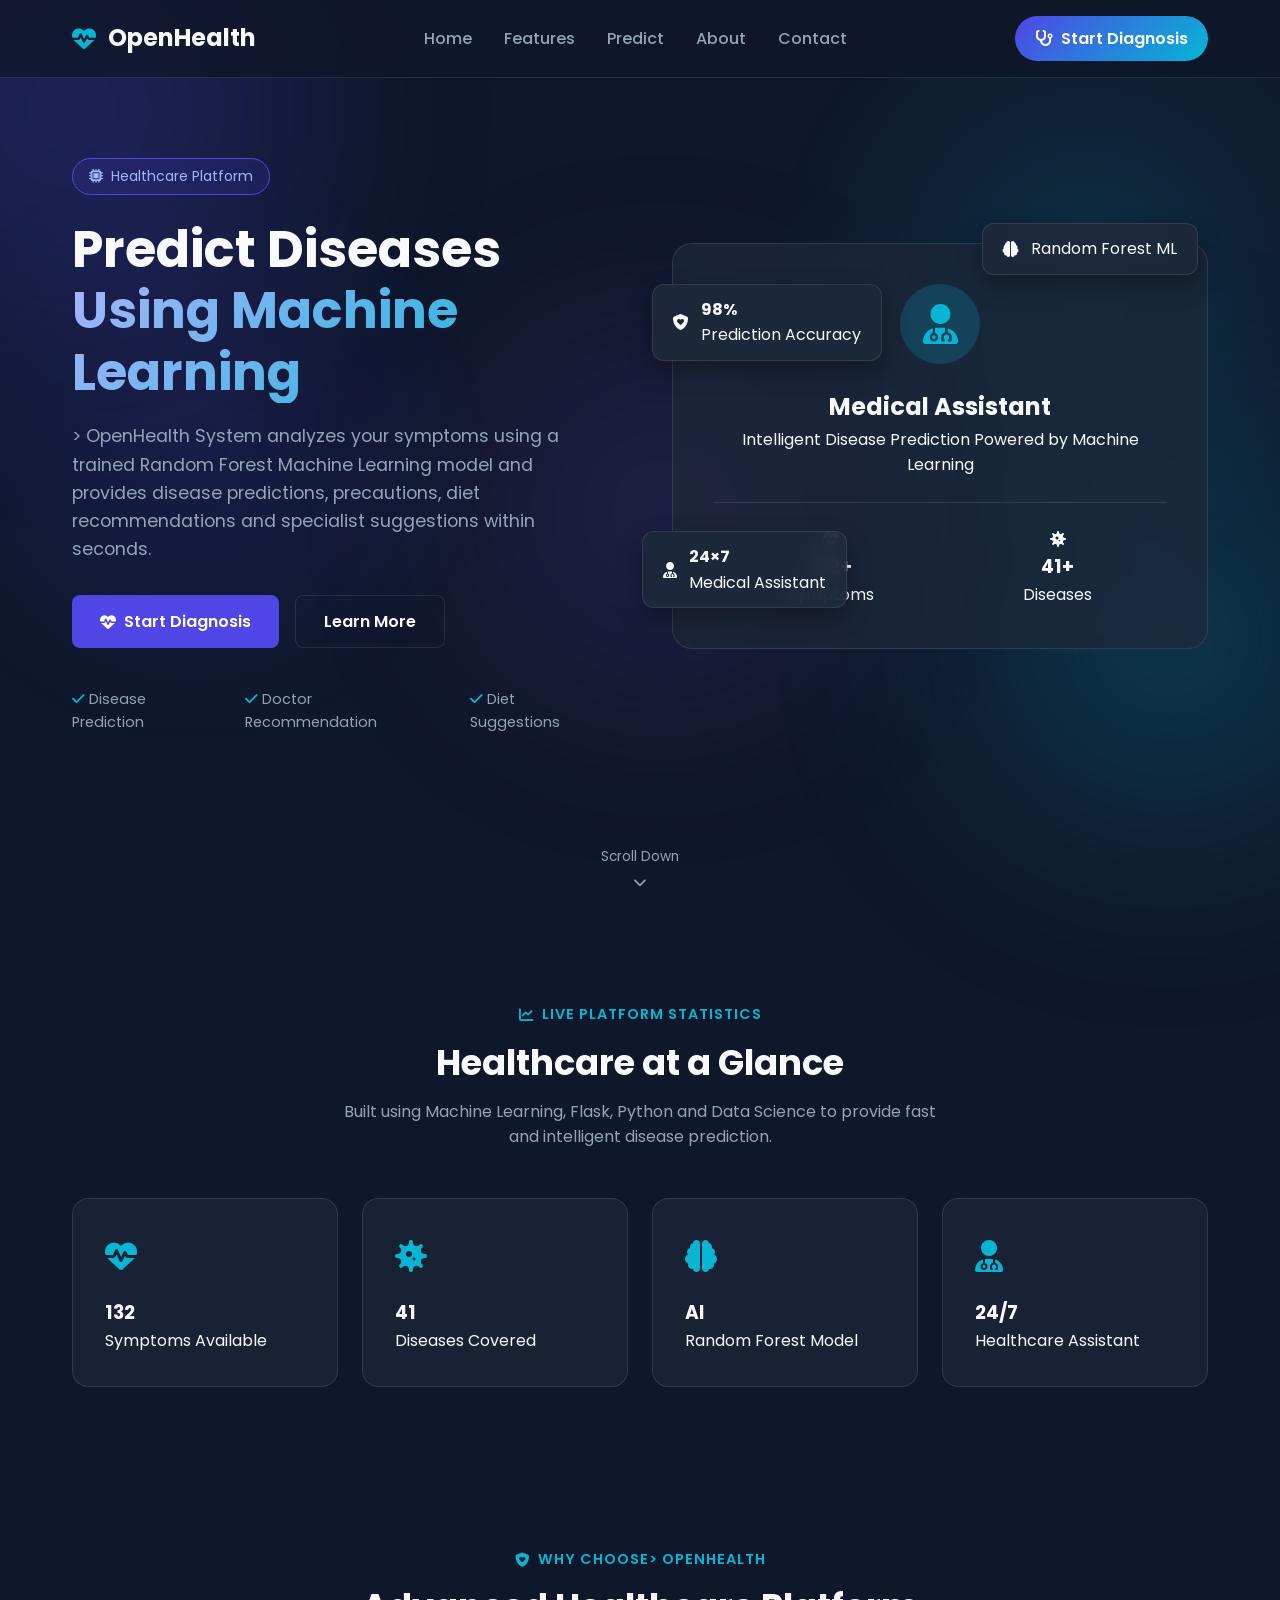
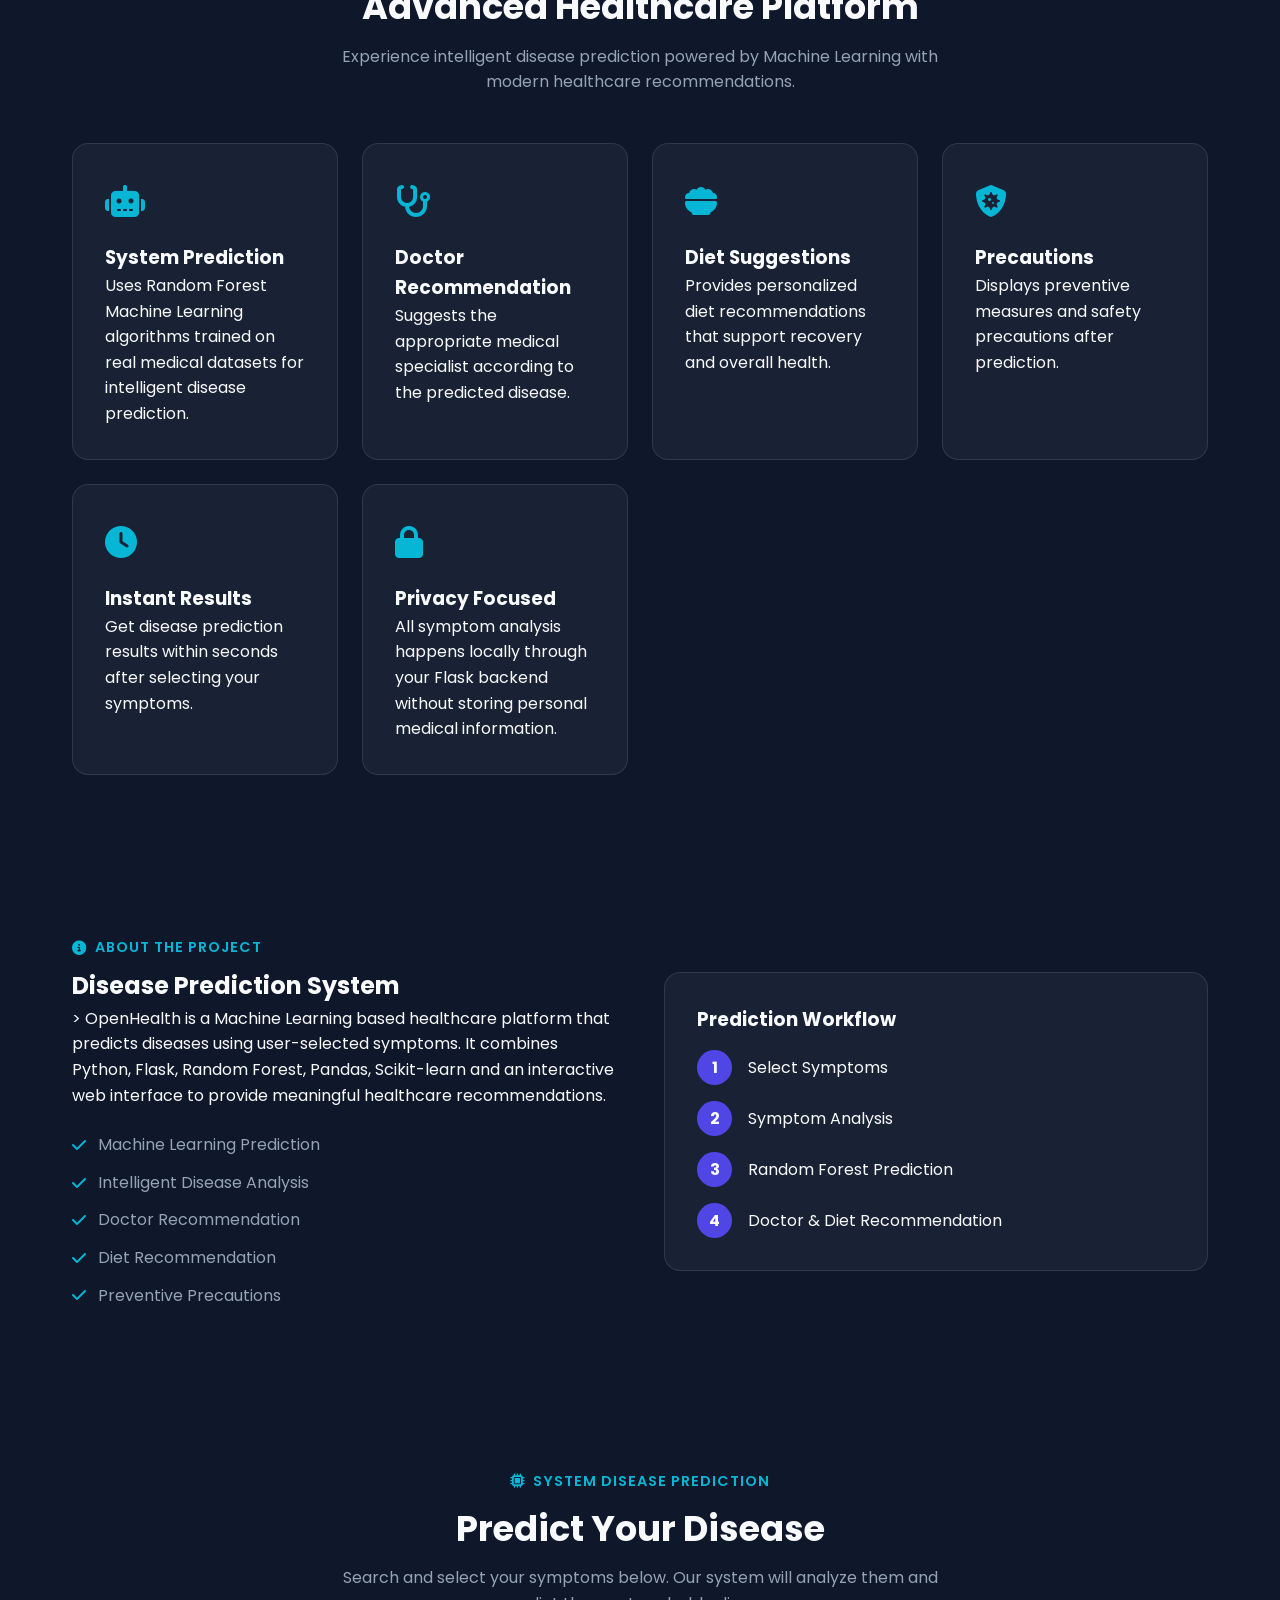
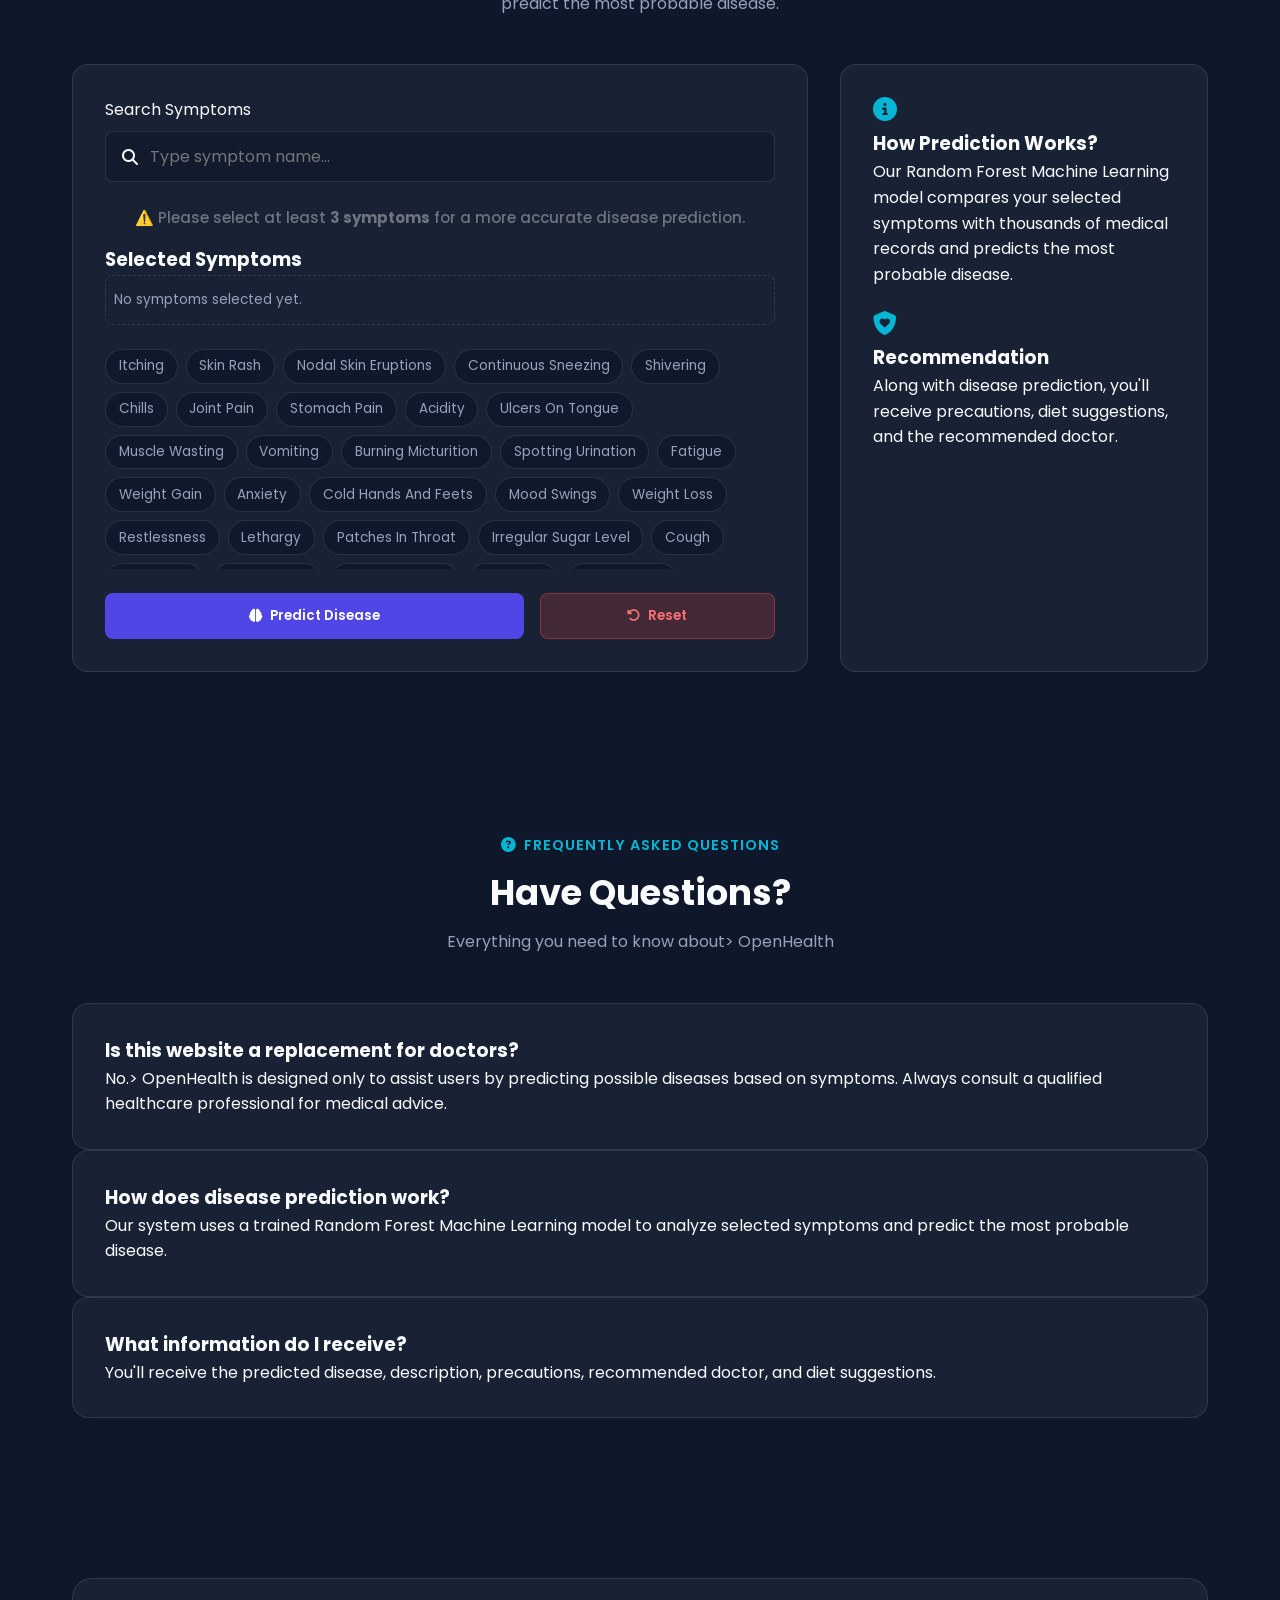
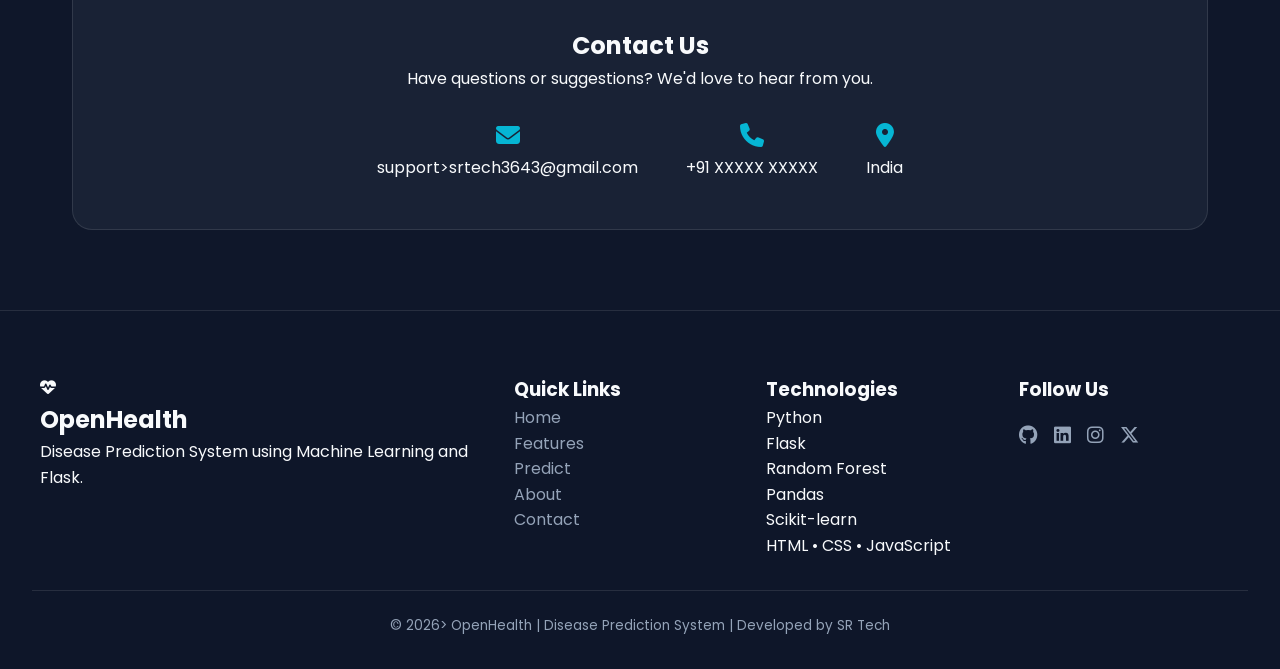
==== index.html @ 7e8ab4c7 "Move frontend files to root folder" ====
<!DOCTYPE html>
<html lang="en">

<head>
    <meta charset="UTF-8">
    <meta name="viewport" content="width=device-width, initial-scale=1.0">
    <title> OpenHealth  | Disease Prediction System</title>

    <link rel="stylesheet" href="style.css">

    <link rel="preconnect" href="https://fonts.googleapis.com">
    <link rel="preconnect" href="https://fonts.gstatic.com" crossorigin>
    <link href="https://fonts.googleapis.com/css2?family=Poppins:wght@300;400;500;600;700;800&display=swap" rel="stylesheet">

    <link rel="stylesheet" href="https://cdnjs.cloudflare.com/ajax/libs/font-awesome/6.7.2/css/all.min.css">
</head>

<body>

    <div class="gradient-bg"></div>
    <div class="blur blur-one"></div>
    <div class="blur blur-two"></div>
    <div class="blur blur-three"></div>
    <div class="particles"></div>

    <header>
        <nav class="navbar">
            <div class="logo">
                <i class="fa-solid fa-heart-pulse"></i>
                <span> OpenHealth </span>
            </div>

            <ul class="nav-links">
                <li><a href="#home">Home</a></li>
                <li><a href="#features">Features</a></li>
                <li><a href="#predict">Predict</a></li>
                <li><a href="#about">About</a></li>
                <li><a href="#contact">Contact</a></li>
            </ul>

            <a href="#predict" class="start-btn">
                <i class="fa-solid fa-stethoscope"></i>
                Start Diagnosis
            </a>

            <div class="menu-btn">
                <i class="fa-solid fa-bars"></i>
            </div>
        </nav>
    </header>

    <section class="hero" id="home">
        <div class="hero-left">
            <div class="hero-badge">
                <i class="fa-solid fa-microchip"></i>
               Healthcare Platform
            </div>

            <h1>
                Predict Diseases
                <span>Using Machine Learning</span>
            </h1>

            <p>
            > OpenHealth System analyzes your symptoms using a trained
                Random Forest Machine Learning model and provides disease
                predictions, precautions, diet recommendations and
                specialist suggestions within seconds.
            </p>

            <div class="hero-buttons">
                <a href="#predict" class="primary-btn">
                    <i class="fa-solid fa-heart-pulse"></i>
                    Start Diagnosis
                </a>
                <a href="#about" class="secondary-btn">
                    Learn More
                </a>
            </div>

            <div class="hero-features">
                <div>
                    <i class="fa-solid fa-check"></i>
                    Disease Prediction
                </div>
                <div>
                    <i class="fa-solid fa-check"></i>
                    Doctor Recommendation
                </div>
                <div>
                    <i class="fa-solid fa-check"></i>
                    Diet Suggestions
                </div>
            </div>
        </div>

        <div class="hero-right">
            <div class="doctor-card">
                <div class="doctor-image">
                    <i class="fa-solid fa-user-doctor"></i>
                </div>
                <h2> Medical Assistant</h2>
                <p>
                    Intelligent Disease Prediction
                    Powered by Machine Learning
                </p>

                <div class="doctor-status">
                    <div class="status-card">
                        <i class="fa-solid fa-heart-pulse"></i>
                        <h3>132+</h3>
                        <span>Symptoms</span>
                    </div>
                    <div class="status-card">
                        <i class="fa-solid fa-virus"></i>
                        <h3>41+</h3>
                        <span>Diseases</span>
                    </div>
                </div>
            </div>

            <div class="floating-card card-one">
                <i class="fa-solid fa-shield-heart"></i>
                <div>
                    <h4>98%</h4>
                    <p>Prediction Accuracy</p>
                </div>
            </div>

            <div class="floating-card card-two">
                <i class="fa-solid fa-user-doctor"></i>
                <div>
                    <h4>24×7</h4>
                    <p>Medical Assistant</p>
                </div>
            </div>

            <div class="floating-card card-three">
                <i class="fa-solid fa-brain"></i>
                <div>
        
                    <p>Random Forest ML</p>
                </div>
            </div>
        </div>
    </section>

    <div class="scroll-indicator">
        <span>Scroll Down</span>
        <i class="fa-solid fa-chevron-down"></i>
    </div>

    <section class="stats-section" id="features">
        <div class="section-header">
            <span class="section-tag">
                <i class="fa-solid fa-chart-line"></i>
                Live Platform Statistics
            </span>
            <h2> Healthcare at a Glance</h2>
            <p>
                Built using Machine Learning, Flask, Python and Data Science to
                provide fast and intelligent disease prediction.
            </p>
        </div>

        <div class="stats-grid">
            <div class="stat-box">
                <div class="icon-box">
                    <i class="fa-solid fa-heart-pulse"></i>
                </div>
                <h3 class="counter" data-target="132">0</h3>
                <p>Symptoms Available</p>
            </div>

            <div class="stat-box">
                <div class="icon-box">
                    <i class="fa-solid fa-virus"></i>
                </div>
                <h3 class="counter" data-target="41">0</h3>
                <p>Diseases Covered</p>
            </div>

            <div class="stat-box">
                <div class="icon-box">
                    <i class="fa-solid fa-brain"></i>
                </div>
                <h3>AI</h3>
                <p>Random Forest Model</p>
            </div>

            <div class="stat-box">
                <div class="icon-box">
                    <i class="fa-solid fa-user-doctor"></i>
                </div>
                <h3>24/7</h3>
                <p>Healthcare Assistant</p>
            </div>
        </div>
    </section>

    <section class="why-us">
        <div class="section-header">
            <span class="section-tag">
                <i class="fa-solid fa-shield-heart"></i>
                Why Choose> OpenHealth 
            </span>
            <h2>Advanced Healthcare Platform</h2>
            <p>
                Experience intelligent disease prediction powered by Machine
                Learning with modern healthcare recommendations.
            </p>
        </div>

        <div class="feature-grid">
            <div class="feature-card">
                <div class="feature-icon"><i class="fa-solid fa-robot"></i></div>
                <h3>System Prediction</h3>
                <p>Uses Random Forest Machine Learning algorithms trained on real medical datasets for intelligent disease prediction.</p>
            </div>

            <div class="feature-card">
                <div class="feature-icon"><i class="fa-solid fa-stethoscope"></i></div>
                <h3>Doctor Recommendation</h3>
                <p>Suggests the appropriate medical specialist according to the predicted disease.</p>
            </div>

            <div class="feature-card">
                <div class="feature-icon"><i class="fa-solid fa-bowl-food"></i></div>
                <h3>Diet Suggestions</h3>
                <p>Provides personalized diet recommendations that support recovery and overall health.</p>
            </div>

            <div class="feature-card">
                <div class="feature-icon"><i class="fa-solid fa-shield-virus"></i></div>
                <h3>Precautions</h3>
                <p>Displays preventive measures and safety precautions after prediction.</p>
            </div>

            <div class="feature-card">
                <div class="feature-icon"><i class="fa-solid fa-clock"></i></div>
                <h3>Instant Results</h3>
                <p>Get disease prediction results within seconds after selecting your symptoms.</p>
            </div>

            <div class="feature-card">
                <div class="feature-icon"><i class="fa-solid fa-lock"></i></div>
                <h3>Privacy Focused</h3>
                <p>All symptom analysis happens locally through your Flask backend without storing personal medical information.</p>
            </div>
        </div>
    </section>

    <section class="about-section" id="about">
        <div class="about-left">
            <span class="section-tag">
                <i class="fa-solid fa-circle-info"></i>
                About The Project
            </span>
            <h2>Disease Prediction System</h2>
            <p>
            > OpenHealth is a Machine Learning based healthcare platform
                that predicts diseases using user-selected symptoms.
                It combines Python, Flask, Random Forest, Pandas,
                Scikit-learn and an interactive web interface to provide
                meaningful healthcare recommendations.
            </p>

            <div class="about-list">
                <div><i class="fa-solid fa-check"></i> Machine Learning Prediction</div>
                <div><i class="fa-solid fa-check"></i> Intelligent Disease Analysis</div>
                <div><i class="fa-solid fa-check"></i> Doctor Recommendation</div>
                <div><i class="fa-solid fa-check"></i> Diet Recommendation</div>
                <div><i class="fa-solid fa-check"></i> Preventive Precautions</div>
            </div>
        </div>

        <div class="about-right">
            <div class="workflow-card">
                <h3>Prediction Workflow</h3>
                <div class="workflow-step"><span>1</span><p>Select Symptoms</p></div>
                <div class="workflow-step"><span>2</span><p>Symptom Analysis</p></div>
                <div class="workflow-step"><span>3</span><p>Random Forest Prediction</p></div>
                <div class="workflow-step"><span>4</span><p>Doctor & Diet Recommendation</p></div>
            </div>
        </div>
    </section>

    <section class="prediction-section" id="predict">
        <div class="section-header">
            <span class="section-tag">
                <i class="fa-solid fa-microchip"></i>
                System Disease Prediction
            </span>
            <h2>Predict Your Disease</h2>
            <p>
                Search and select your symptoms below. Our system will
                analyze them and predict the most probable disease.
            </p>
        </div>

        <div class="prediction-container">
            <div class="prediction-left">
                <label for="symptomSearch">Search Symptoms</label>

<div class="search-box">
    <i class="fa-solid fa-magnifying-glass"></i>
    <input type="text" id="symptomSearch" placeholder="Type symptom name...">
</div>

<p class="prediction-note">
    ⚠️ Please select at least <strong>3 symptoms</strong> for a more accurate disease prediction.
</p>

<h3>Selected Symptoms</h3>
                <div id="selectedSymptoms" class="selected-symptoms">
                    </div>

                <div id="symptomList" class="symptom-list">
                    </div>

                <div class="button-group">
                    <button id="predictBtn" class="predict-btn">
                        <i class="fa-solid fa-brain"></i>
                        Predict Disease
                    </button>
                    <button id="resetBtn" class="reset-btn">
                        <i class="fa-solid fa-rotate-left"></i>
                        Reset
                    </button>
                </div>
            </div>

            <div class="prediction-right">
                <div class="prediction-info">
                    <i class="fa-solid fa-circle-info"></i>
                    <h3>How Prediction Works?</h3>
                    <p>
                        Our Random Forest Machine Learning model compares
                        your selected symptoms with thousands of medical
                        records and predicts the most probable disease.
                    </p>
                </div>

                <div class="prediction-info">
                    <i class="fa-solid fa-shield-heart"></i>
                    <h3>Recommendation</h3>
                    <p>
                        Along with disease prediction, you'll receive precautions,
                        diet suggestions, and the recommended doctor.
                    </p>
                </div>
            </div>
        </div>
    </section>

<section class="loading-section" id="loadingSection">
    <div class="loader-card">
        <div class="loader"></div>
        <h2 id="loadingText">Analyzing Symptoms...</h2>
        <div class="loading-steps">
            <p id="step1">⏳ Collecting Selected Symptoms...</p>
            <p id="step2">⏳ Waiting...</p>
            <p id="step3">⏳ Waiting...</p>
            <p id="step4">⏳ Waiting...</p>
        </div>
    </div>
</section>

    <section class="result-section" id="resultSection">
        <div class="section-header">
            <span class="section-tag">
                <i class="fa-solid fa-square-poll-vertical"></i>
                Prediction Report
            </span>
            <h2>Disease Prediction Report</h2>
        </div>

        <div class="result-card disease-card">
    <div style="display: flex; justify-content: space-between; align-items: center; width: 100%;">
        <div>
            <i class="fa-solid fa-virus"></i>
            <h3>Predicted Disease</h3>
        </div>
        <div class="confidence-badge" id="confidenceBadge" style="display: none;">
            <i class="fa-solid fa-chart-line"></i>
            <span id="confidenceValue">0%</span> Confidence
        </div>
    </div>
    <p id="diseaseName">Waiting...</p>
        </div>

            <div class="result-card doctor-card-result">
                <i class="fa-solid fa-user-doctor"></i>
                <h3>Recommended Doctor</h3>
                <p id="doctorName">-</p>
            </div>

            <div class="result-card diet-card">
                <i class="fa-solid fa-bowl-food"></i>
                <h3>Diet Recommendation</h3>
                <p id="dietPlan">-</p>
            </div>

            <div class="result-card description-card">
                <i class="fa-solid fa-file-medical"></i>
                <h3>Disease Description</h3>
                <p id="description">-</p>
            </div>
        </div>

        <div class="precautions-card">
            <h2>Precautions</h2>
            <ul id="precautionsList"></ul>
        </div>
    </section>

    <section class="faq-section">
        <div class="section-header">
            <span class="section-tag">
                <i class="fa-solid fa-circle-question"></i>
                Frequently Asked Questions
            </span>
            <h2>Have Questions?</h2>
            <p>Everything you need to know about> OpenHealth </p>
        </div>

        <div class="faq-container">
            <div class="faq-card">
                <h3>Is this website a replacement for doctors?</h3>
                <p>No.> OpenHealth is designed only to assist users by predicting possible diseases based on symptoms. Always consult a qualified healthcare professional for medical advice.</p>
            </div>

            <div class="faq-card">
                <h3>How does disease prediction work?</h3>
                <p>Our system uses a trained Random Forest Machine Learning model to analyze selected symptoms and predict the most probable disease.</p>
            </div>

            <div class="faq-card">
                <h3>What information do I receive?</h3>
                <p>You'll receive the predicted disease, description, precautions, recommended doctor, and diet suggestions.</p>
            </div>
        </div>
    </section>

    <section class="contact-section" id="contact">
        <div class="contact-card">
            <h2>Contact Us</h2>
            <p>Have questions or suggestions? We'd love to hear from you.</p>

            <div class="contact-grid">
                <div>
                    <i class="fa-solid fa-envelope"></i>
                    <p>support>srtech3643@gmail.com</p>
                </div>
                <div>
                    <i class="fa-solid fa-phone"></i>
                    <p>+91 XXXXX XXXXX</p>
                </div>
                <div>
                    <i class="fa-solid fa-location-dot"></i>
                    <p>India</p>
                </div>
            </div>
        </div>
    </section>

    <footer>
        <div class="footer-container">
            <div class="footer-logo">
                <i class="fa-solid fa-heart-pulse"></i>
                <h2> OpenHealth </h2>
                <p> Disease Prediction System using Machine Learning and Flask.</p>
            </div>

            <div class="footer-links">
                <h3>Quick Links</h3>
                <ul>
                    <li><a href="#home">Home</a></li>
                    <li><a href="#features">Features</a></li>
                    <li><a href="#predict">Predict</a></li>
                    <li><a href="#about">About</a></li>
                    <li><a href="#contact">Contact</a></li>
                </ul>
            </div>

            <div class="footer-tech">
                <h3>Technologies</h3>
                <ul>
                    <li>Python</li>
                    <li>Flask</li>
                    <li>Random Forest</li>
                    <li>Pandas</li>
                    <li>Scikit-learn</li>
                    <li>HTML • CSS • JavaScript</li>
                </ul>
            </div>

            <div class="footer-social">
                <h3>Follow Us</h3>
                <div class="social-icons">
                    <a href="#"><i class="fab fa-github"></i></a>
                    <a href="#"><i class="fab fa-linkedin"></i></a>
                    <a href="#"><i class="fab fa-instagram"></i></a>
                    <a href="#"><i class="fab fa-x-twitter"></i></a>
                </div>
            </div>
        </div>
        <hr>
        <p class="copyright">
            © 2026> OpenHealth | Disease Prediction System | Developed by SR Tech </p>
    </footer>

    <button id="scrollTop">
        <i class="fa-solid fa-arrow-up"></i>
    </button>

    <script src="script.js"></script>
</body>

</html>
---- style.css ----
/* ==========================================================================
   1. VARIABLES & RESET
   ========================================================================== */
:root {
    --primary: #4f46e5;
    --primary-hover: #4338ca;
    --secondary: #06b6d4;
    --dark-bg: #0f172a;
    --card-bg: rgba(30, 41, 59, 0.7);
    --border-color: rgba(255, 255, 255, 0.1);
    --text-main: #f8fafc;
    --text-muted: #94a3b8;
    --accent-glow: rgba(79, 70, 229, 0.3);
    --font-family: 'Poppins', sans-serif;
}

* {
    margin: 0;
    padding: 0;
    box-sizing: border-box;
    font-family: var(--font-family);
    scroll-behavior: smooth;
}

body {
    background-color: var(--dark-bg);
    color: var(--text-main);
    line-height: 1.6;
    overflow-x: hidden;
    position: relative;
}

/* ==========================================================================
   2. BACKGROUND EFFECTS
   ========================================================================== */
.gradient-bg {
    position: fixed;
    top: 0;
    left: 0;
    width: 100vw;
    height: 100vh;
    background: radial-gradient(circle at 15% 50%, rgba(79, 70, 229, 0.15), transparent 25%),
                radial-gradient(circle at 85% 30%, rgba(6, 182, 212, 0.15), transparent 25%);
    z-index: -2;
}

.blur {
    position: fixed;
    border-radius: 50%;
    filter: blur(120px);
    z-index: -1;
    pointer-events: none;
}
.blur-one { top: -10%; left: -10%; width: 400px; height: 400px; background: #4f46e5; opacity: 0.3; }
.blur-two { bottom: 10%; right: -5%; width: 350px; height: 350px; background: #06b6d4; opacity: 0.25; }
.blur-three { top: 40%; left: 40%; width: 300px; height: 300px; background: #8b5cf6; opacity: 0.2; }

/* ==========================================================================
   3. NAVIGATION
   ========================================================================== */
header {
    position: sticky;
    top: 0;
    width: 100%;
    backdrop-filter: blur(12px);
    background: rgba(15, 23, 42, 0.8);
    border-bottom: 1px solid var(--border-color);
    z-index: 1000;
}

.navbar {
    max-width: 1200px;
    margin: 0 auto;
    padding: 1rem 2rem;
    display: flex;
    justify-content: space-between;
    align-items: center;
}

.logo {
    display: flex;
    align-items: center;
    gap: 0.75rem;
    font-size: 1.5rem;
    font-weight: 700;
    color: var(--text-main);
}
.logo i { color: var(--secondary); }

.nav-links {
    display: flex;
    list-style: none;
    gap: 2rem;
}

.nav-links a {
    color: var(--text-muted);
    text-decoration: none;
    font-weight: 500;
    transition: color 0.3s ease;
}

.nav-links a:hover {
    color: var(--text-main);
}

.start-btn {
    background: linear-gradient(135deg, var(--primary), var(--secondary));
    color: #fff;
    border: none;
    padding: 0.6rem 1.25rem;
    border-radius: 30px;
    font-weight: 600;
    cursor: pointer;
    text-decoration: none;
    display: flex;
    align-items: center;
    gap: 0.5rem;
    transition: transform 0.2s ease, box-shadow 0.2s ease;
}

.start-btn:hover {
    transform: translateY(-2px);
    box-shadow: 0 4px 15px var(--accent-glow);
}

.menu-btn {
    display: none;
    font-size: 1.5rem;
    cursor: pointer;
}

/* ==========================================================================
   4. HERO SECTION
   ========================================================================== */
.hero {
    max-width: 1200px;
    margin: 0 auto;
    padding: 5rem 2rem;
    display: grid;
    grid-template-columns: 1fr 1fr;
    gap: 4rem;
    align-items: center;
    position: relative;
}

.hero-badge {
    display: inline-flex;
    align-items: center;
    gap: 0.5rem;
    background: rgba(79, 70, 229, 0.15);
    border: 1px solid var(--primary);
    color: #a5b4fc;
    padding: 0.4rem 1rem;
    border-radius: 20px;
    font-size: 0.875rem;
    margin-bottom: 1.5rem;
}

.hero-left h1 {
    font-size: 3.2rem;
    line-height: 1.2;
    margin-bottom: 1.2rem;
}

.hero-left h1 span {
    background: linear-gradient(135deg, #a5b4fc, var(--secondary));
    -webkit-background-clip: text;
    -webkit-text-fill-color: transparent;
    display: block;
}

.hero-left p {
    color: var(--text-muted);
    font-size: 1.1rem;
    margin-bottom: 2rem;
}

.hero-buttons {
    display: flex;
    gap: 1rem;
    margin-bottom: 2.5rem;
}

.primary-btn, .secondary-btn {
    padding: 0.8rem 1.75rem;
    border-radius: 8px;
    font-weight: 600;
    cursor: pointer;
    text-decoration: none;
    display: inline-flex;
    align-items: center;
    gap: 0.5rem;
    transition: all 0.3s ease;
}

.primary-btn {
    background: var(--primary);
    color: #fff;
    border: none;
}
.primary-btn:hover { background: var(--primary-hover); }

.secondary-btn {
    background: transparent;
    color: var(--text-main);
    border: 1px solid var(--border-color);
}
.secondary-btn:hover { background: rgba(255, 255, 255, 0.05); }

.hero-features {
    display: flex;
    gap: 1.5rem;
    font-size: 0.9rem;
    color: var(--text-muted);
}

.hero-features i { color: var(--secondary); }

/* Floating Doctor Card & Stats */
.hero-right {
    position: relative;
}

.doctor-card {
    background: var(--card-bg);
    border: 1px solid var(--border-color);
    backdrop-filter: blur(10px);
    padding: 2.5rem;
    border-radius: 20px;
    text-align: center;
}

.doctor-image {
    width: 80px;
    height: 80px;
    background: rgba(6, 182, 212, 0.2);
    border-radius: 50%;
    display: flex;
    align-items: center;
    justify-content: center;
    margin: 0 auto 1.5rem;
    font-size: 2.5rem;
    color: var(--secondary);
}

.doctor-status {
    display: flex;
    justify-content: space-around;
    margin-top: 1.5rem;
    padding-top: 1.5rem;
    border-top: 1px solid var(--border-color);
}

.floating-card {
    position: absolute;
    background: rgba(30, 41, 59, 0.9);
    border: 1px solid var(--border-color);
    padding: 0.75rem 1.25rem;
    border-radius: 12px;
    display: flex;
    align-items: center;
    gap: 0.75rem;
    box-shadow: 0 10px 25px rgba(0,0,0,0.3);
    backdrop-filter: blur(10px);
}

.card-one { top: 10%; left: -20px; }
.card-two { bottom: 10%; left: -30px; }
.card-three { top: -20px; right: 10px; }

.scroll-indicator {
    text-align: center;
    margin: 2rem 0;
    color: var(--text-muted);
    font-size: 0.85rem;
    display: flex;
    flex-direction: column;
    align-items: center;
    gap: 0.5rem;
}

/* ==========================================================================
   5. SECTIONS GENERAL & CARDS
   ========================================================================== */
section {
    max-width: 1200px;
    margin: 0 auto;
    padding: 5rem 2rem;
}

.section-header {
    text-align: center;
    max-width: 600px;
    margin: 0 auto 3rem;
}

.section-tag {
    color: var(--secondary);
    font-size: 0.9rem;
    font-weight: 600;
    text-transform: uppercase;
    letter-spacing: 1px;
    display: inline-flex;
    align-items: center;
    gap: 0.5rem;
    margin-bottom: 0.5rem;
}

.section-header h2 { font-size: 2.2rem; margin-bottom: 0.5rem; }
.section-header p { color: var(--text-muted); }

.stats-grid, .feature-grid {
    display: grid;
    grid-template-columns: repeat(auto-fit, minmax(240px, 1fr));
    gap: 1.5rem;
}

.stat-box, .feature-card, .faq-card {
    background: var(--card-bg);
    border: 1px solid var(--border-color);
    padding: 2rem;
    border-radius: 16px;
    backdrop-filter: blur(10px);
    transition: transform 0.3s ease;
}

.feature-card:hover, .stat-box:hover {
    transform: translateY(-5px);
    border-color: rgba(255, 255, 255, 0.2);
}

.feature-icon, .icon-box {
    font-size: 2rem;
    color: var(--secondary);
    margin-bottom: 1rem;
}

/* ==========================================================================
   6. ABOUT & WORKFLOW SECTION
   ========================================================================== */
.about-section {
    display: grid;
    grid-template-columns: 1fr 1fr;
    gap: 3rem;
    align-items: center;
}

.about-list {
    margin-top: 1.5rem;
    display: flex;
    flex-direction: column;
    gap: 0.75rem;
}

.about-list div {
    display: flex;
    align-items: center;
    gap: 0.75rem;
    color: var(--text-muted);
}
.about-list i { color: var(--secondary); }

.workflow-card {
    background: var(--card-bg);
    border: 1px solid var(--border-color);
    padding: 2rem;
    border-radius: 16px;
}

.workflow-step {
    display: flex;
    align-items: center;
    gap: 1rem;
    margin-top: 1rem;
}

.workflow-step span {
    width: 35px;
    height: 35px;
    background: var(--primary);
    border-radius: 50%;
    display: flex;
    align-items: center;
    justify-content: center;
    font-weight: bold;
}

/* ==========================================================================
   7. PREDICTION & INTERACTIVE SECTION
   ========================================================================== */
.prediction-container {
    display: grid;
    grid-template-columns: 2fr 1fr;
    gap: 2rem;
}

.prediction-left, .prediction-right {
    background: var(--card-bg);
    border: 1px solid var(--border-color);
    padding: 2rem;
    border-radius: 16px;
}

.search-box {
    display: flex;
    align-items: center;
    background: rgba(15, 23, 42, 0.6);
    border: 1px solid var(--border-color);
    border-radius: 8px;
    padding: 0.75rem 1rem;
    gap: 0.75rem;
    margin: 0.5rem 0 1.5rem;
}

.search-box input {
    background: transparent;
    border: none;
    outline: none;
    color: #fff;
    width: 100%;
    font-size: 1rem;
}

.selected-symptoms {
    display: flex;
    flex-wrap: wrap;
    gap: 0.5rem;
    min-height: 50px;
    margin-bottom: 1.5rem;
    padding: 0.5rem;
    border: 1px dashed var(--border-color);
    border-radius: 8px;
    align-items: center;
}

/* Dynamically loaded chips */
.symptom-chip {
    background: var(--primary);
    color: #fff;
    padding: 0.35rem 0.8rem;
    border-radius: 20px;
    font-size: 0.85rem;
    display: inline-flex;
    align-items: center;
    gap: 0.5rem;
    transition: all 0.2s ease;
}

.symptom-chip .remove-chip {
    cursor: pointer;
    font-weight: bold;
    margin-left: 4px;
    color: #cbd5e1;
}

.symptom-chip .remove-chip:hover {
    color: #ffffff;
}

/* Unselected Symptom Buttons List */
.symptom-list {
    max-height: 220px;
    overflow-y: auto;
    display: flex;
    flex-wrap: wrap;
    gap: 0.5rem;
    margin-bottom: 1.5rem;
    padding-right: 0.5rem;
}

/* Custom Scrollbar for Symptom List */
.symptom-list::-webkit-scrollbar {
    width: 6px;
}
.symptom-list::-webkit-scrollbar-thumb {
    background: rgba(255, 255, 255, 0.2);
    border-radius: 4px;
}

.symptom-item {
    background: rgba(15, 23, 42, 0.8);
    border: 1px solid var(--border-color);
    color: var(--text-muted);
    padding: 0.4rem 0.8rem;
    border-radius: 20px;
    font-size: 0.85rem;
    cursor: pointer;
    transition: all 0.2s ease;
    user-select: none;
}

.symptom-item:hover {
    border-color: var(--secondary);
    color: var(--text-main);
    transform: translateY(-1px);
}

.symptom-item.active {
    background: var(--primary);
    border-color: var(--primary);
    color: #fff;
}

.button-group {
    display: flex;
    gap: 1rem;
}

.predict-btn, .reset-btn {
    padding: 0.75rem 1.5rem;
    border-radius: 8px;
    border: none;
    font-weight: 600;
    cursor: pointer;
    display: flex;
    align-items: center;
    gap: 0.5rem;
    transition: background 0.2s ease;
}

.predict-btn { background: var(--primary); color: white; flex: 2; justify-content: center; }
.predict-btn:hover { background: var(--primary-hover); }

.reset-btn { background: rgba(239, 68, 68, 0.2); color: #f87171; border: 1px solid rgba(239, 68, 68, 0.4); flex: 1; justify-content: center; }
.reset-btn:hover { background: rgba(239, 68, 68, 0.3); }

.prediction-info {
    margin-bottom: 1.5rem;
}
.prediction-info i { font-size: 1.5rem; color: var(--secondary); margin-bottom: 0.5rem; }

/* ==========================================================================
   8. LOADING & RESULT SECTIONS
   ========================================================================== */
.loading-section {
    display: none; /* Toggle via JS */
    text-align: center;
}

.loader-card {
    background: var(--card-bg);
    border: 1px solid var(--border-color);
    padding: 3rem;
    border-radius: 16px;
    display: inline-block;
}

.loader {
    width: 48px;
    height: 48px;
    border: 5px solid #FFF;
    border-bottom-color: var(--secondary);
    border-radius: 50%;
    display: inline-block;
    animation: rotation 1s linear infinite;
    margin-bottom: 1rem;
}

@keyframes rotation {
    0% { transform: rotate(0deg); }
    100% { transform: rotate(360deg); }
}

.result-section {
    display: none; /* Toggle via JS */
}

.result-grid {
    display: grid;
    grid-template-columns: repeat(auto-fit, minmax(220px, 1fr));
    gap: 1.5rem;
    margin-bottom: 2rem;
}

.result-card {
    background: var(--card-bg);
    border: 1px solid var(--border-color);
    padding: 1.5rem;
    border-radius: 12px;
}
.result-card i { font-size: 1.8rem; color: var(--secondary); margin-bottom: 0.5rem; }

.precautions-card {
    background: var(--card-bg);
    border: 1px solid var(--border-color);
    padding: 2rem;
    border-radius: 12px;
}

.precautions-card ul {
    list-style-position: inside;
    color: var(--text-muted);
    margin-top: 1rem;
}

.precautions-card li {
    margin-bottom: 0.5rem;
}

/* ==========================================================================
   9. CONTACT & FOOTER
   ========================================================================== */
.contact-card {
    background: var(--card-bg);
    border: 1px solid var(--border-color);
    padding: 3rem;
    border-radius: 20px;
    text-align: center;
}

.contact-grid {
    display: flex;
    justify-content: center;
    gap: 3rem;
    margin-top: 2rem;
    flex-wrap: wrap;
}

.contact-grid i {
    font-size: 1.5rem;
    color: var(--secondary);
    margin-bottom: 0.5rem;
}

footer {
    background: rgba(15, 23, 42, 0.95);
    border-top: 1px solid var(--border-color);
    padding: 4rem 2rem 2rem;
}

.footer-container {
    max-width: 1200px;
    margin: 0 auto;
    display: grid;
    grid-template-columns: 2fr 1fr 1fr 1fr;
    gap: 2rem;
    margin-bottom: 2rem;
}

.footer-links ul, .footer-tech ul {
    list-style: none;
}

.footer-links a {
    color: var(--text-muted);
    text-decoration: none;
}

.social-icons {
    display: flex;
    gap: 1rem;
    margin-top: 1rem;
}

.social-icons a {
    color: var(--text-muted);
    font-size: 1.2rem;
}

footer hr {
    border: none;
    border-top: 1px solid var(--border-color);
    margin-bottom: 1.5rem;
}

.copyright {
    text-align: center;
    color: var(--text-muted);
    font-size: 0.85rem;
}

#scrollTop {
    position: fixed;
    bottom: 20px;
    right: 20px;
    background: var(--primary);
    color: white;
    border: none;
    width: 45px;
    height: 45px;
    border-radius: 50%;
    cursor: pointer;
    box-shadow: 0 4px 10px rgba(0,0,0,0.3);
    display: none;
    align-items: center;
    justify-content: center;
    transition: opacity 0.3s ease;
}

/* ==========================================================================
   10. RESPONSIVE BREAKPOINTS
   ========================================================================== */
@media (max-width: 992px) {
    .hero, .about-section, .prediction-container {
        grid-template-columns: 1fr;
    }
    .card-one, .card-two, .card-three {
        display: none;
    }
    .footer-container {
        grid-template-columns: 1fr 1fr;
    }
}

@media (max-width: 768px) {
    .nav-links {
        display: none;
        flex-direction: column;
        position: absolute;
        top: 100%;
        left: 0;
        width: 100%;
        background: rgba(15, 23, 42, 0.95);
        padding: 1.5rem;
        border-bottom: 1px solid var(--border-color);
    }
    
    .nav-links.active {
        display: flex;
    }

    .start-btn {
        display: none;
    }

    .menu-btn {
        display: block;
    }

    .hero-left h1 {
        font-size: 2.2rem;
    }

    .footer-container {
        grid-template-columns: 1fr;
    }
}
/* Prediction Note */

.prediction-note{
    text-align:center;
    color:#6c757d;
    font-size:15px;
    margin:15px 0;
    font-weight:500;

}

.loading-steps{
    margin-top:25px;
    text-align:left;
    max-width:420px;
    margin-left:auto;
    margin-right:auto;
}

.loading-steps p{
    margin:12px 0;
    font-size:17px;
    color:#d9d9d9;
    transition:.4s;
}

/* ==========================================================================
   CONFIDENCE BADGE STYLING
   ========================================================================== */
.confidence-badge {
    display: inline-flex;
    align-items: center;
    gap: 0.5rem;
    background: rgba(6, 182, 212, 0.15);
    border: 1px solid var(--secondary);
    color: var(--secondary);
    padding: 0.35rem 0.85rem;
    border-radius: 20px;
    font-size: 0.85rem;
    font-weight: 600;
    box-shadow: 0 0 10px rgba(6, 182, 212, 0.25);
    transition: all 0.3s ease;
}

.confidence-badge i {
    font-size: 0.8rem;
}
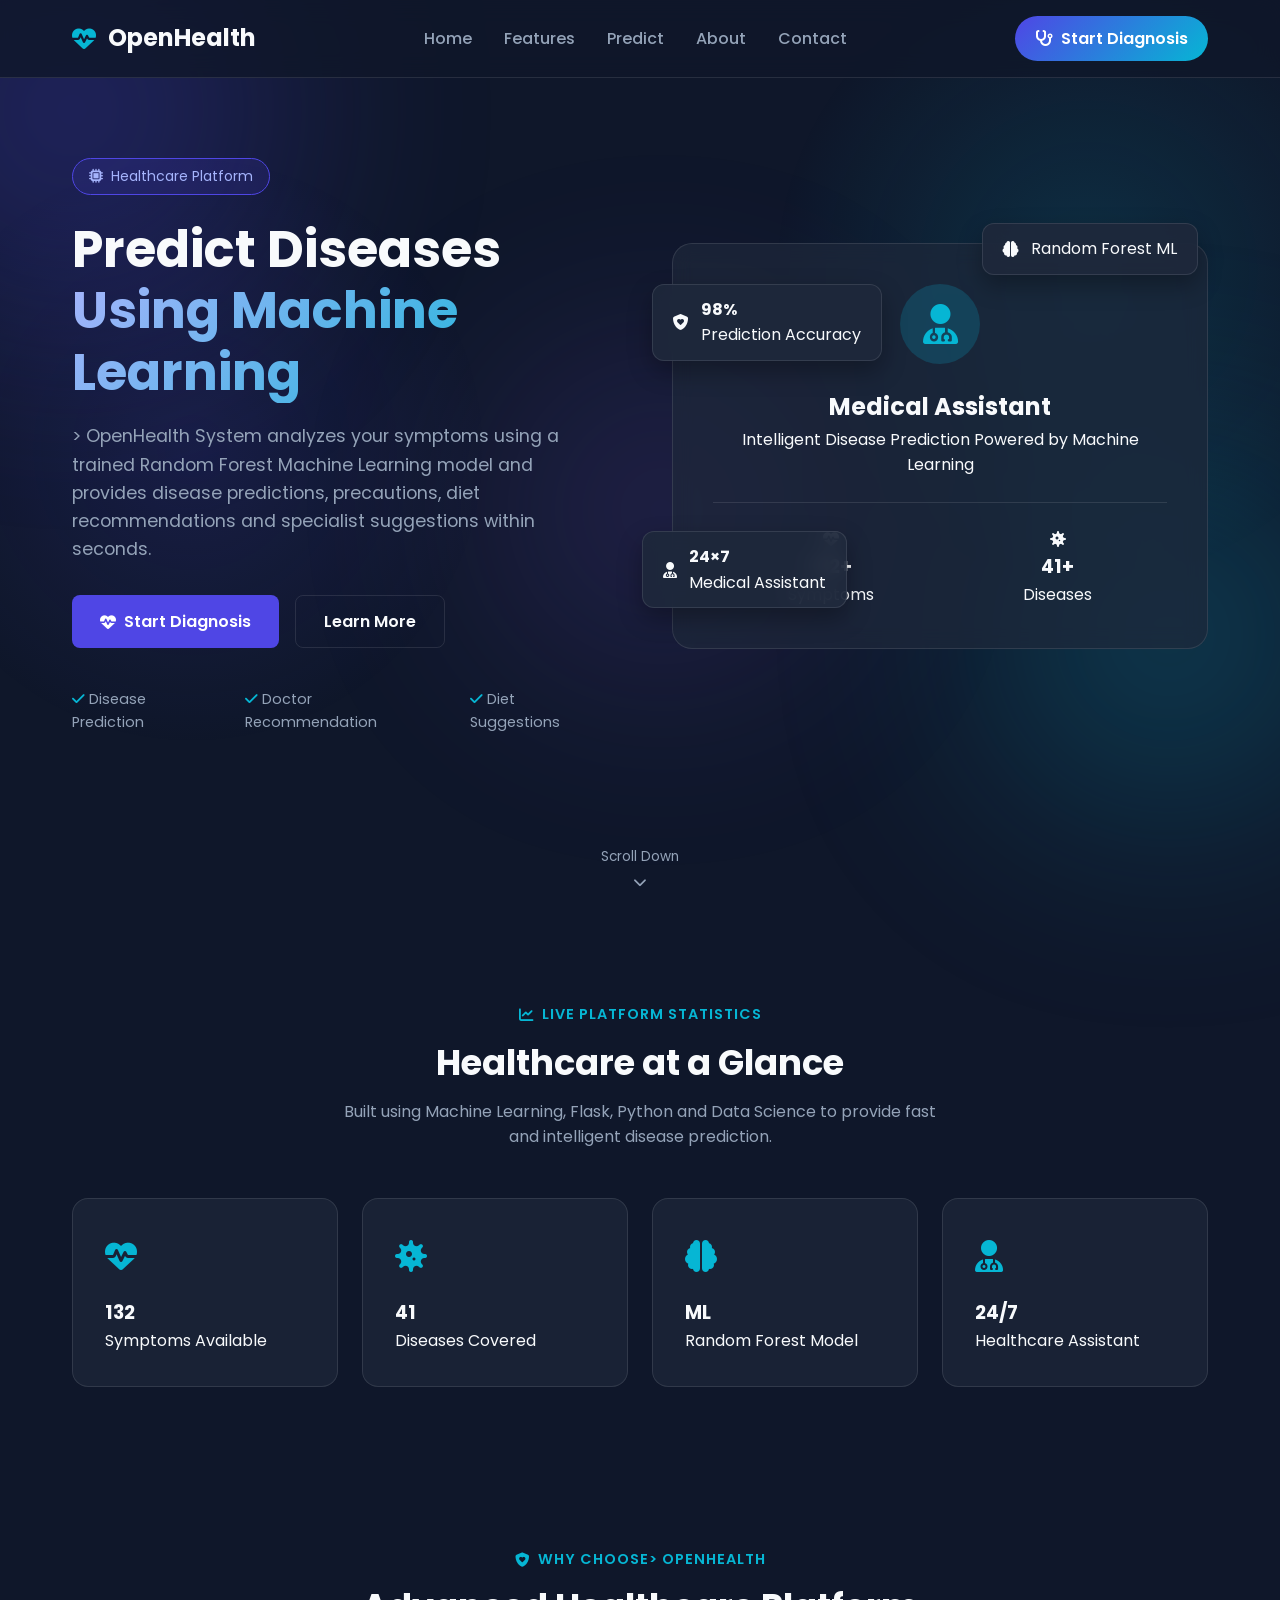
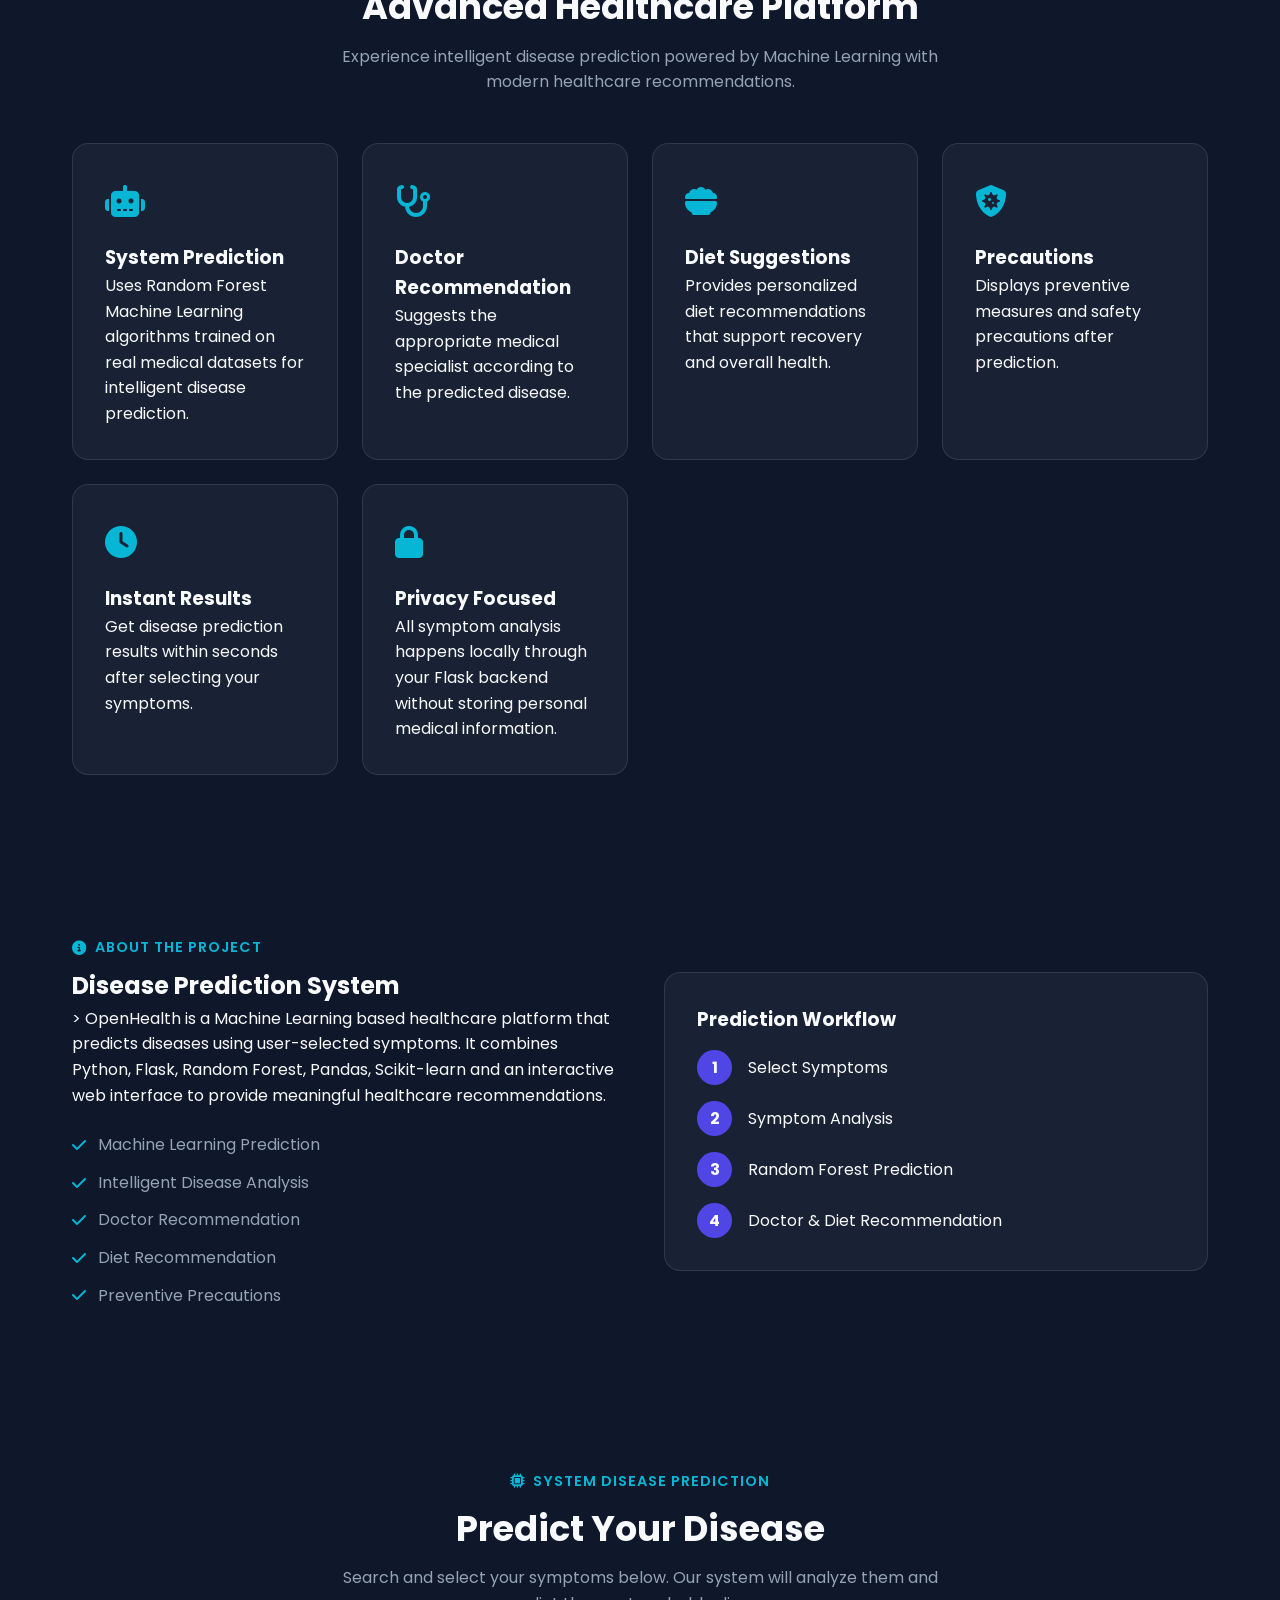
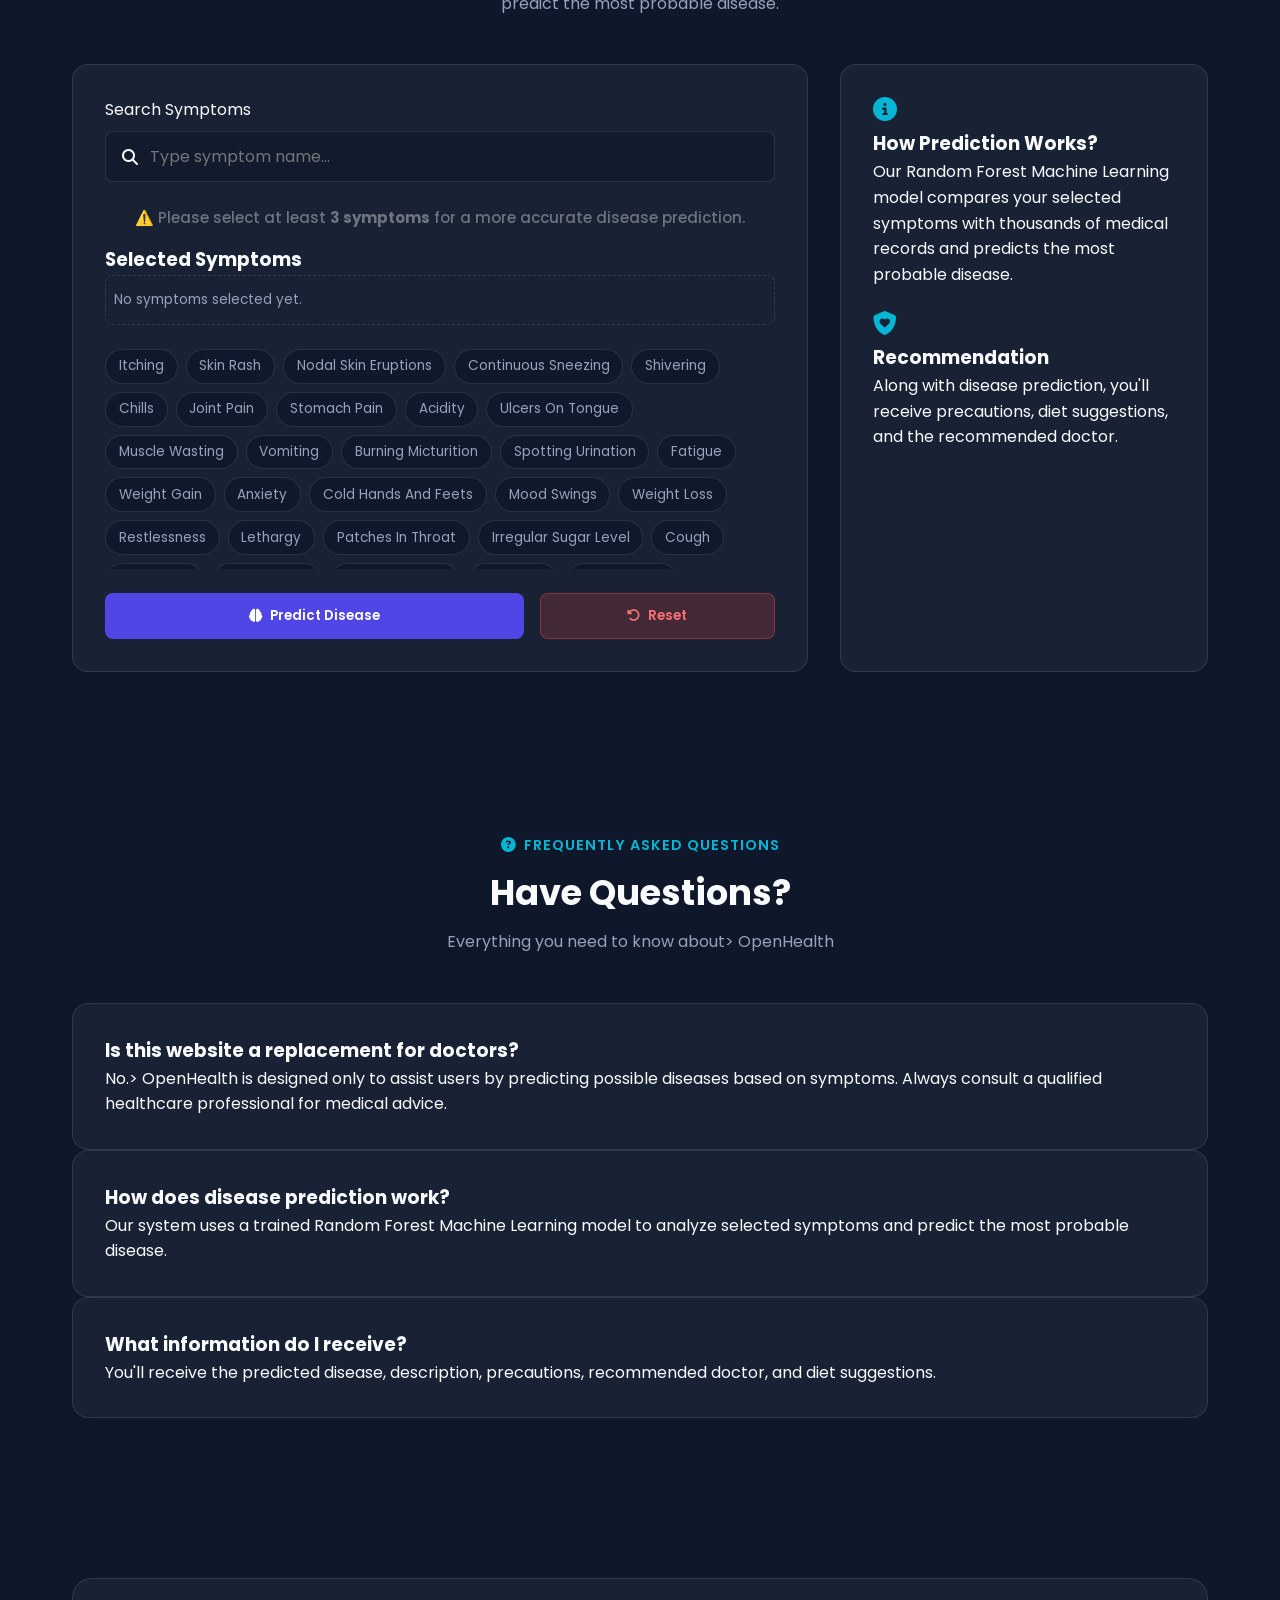
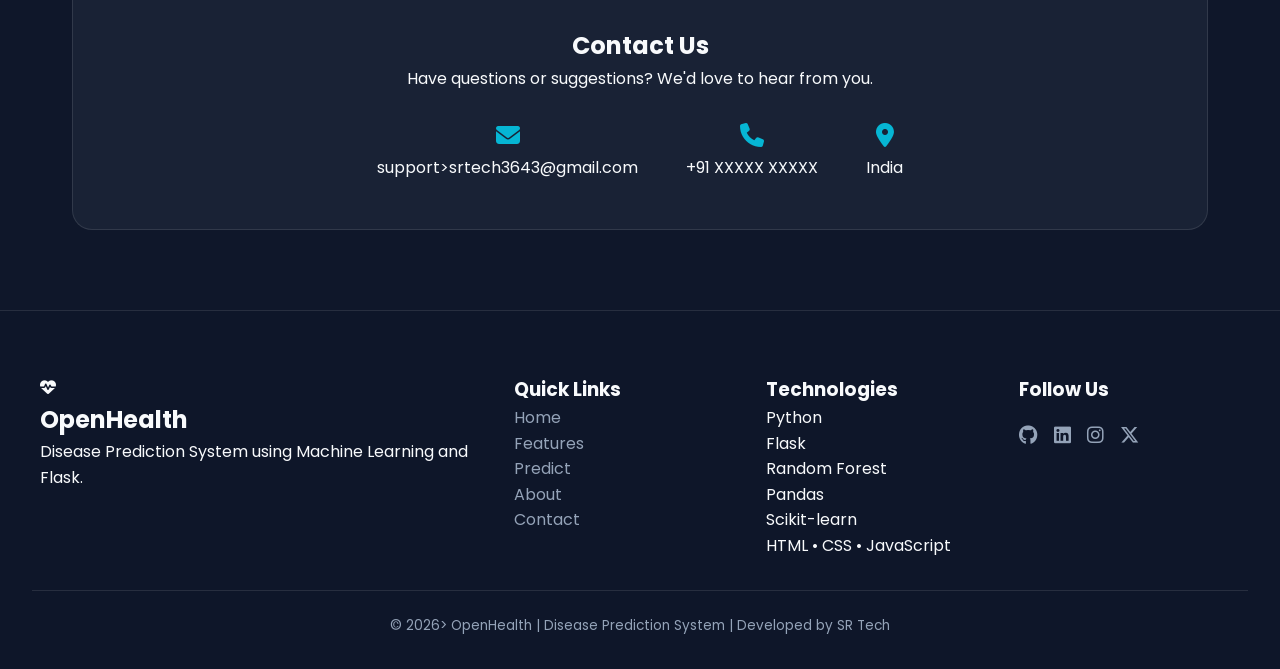
==== commit 3eaf3abc: "Your descriptive commit message here" ====
--- a/index.html
+++ b/index.html
@@ -184,7 +184,7 @@
                 <div class="icon-box">
                     <i class="fa-solid fa-brain"></i>
                 </div>
-                <h3>AI</h3>
+                <h3>ML</h3>
                 <p>Random Forest Model</p>
             </div>
 
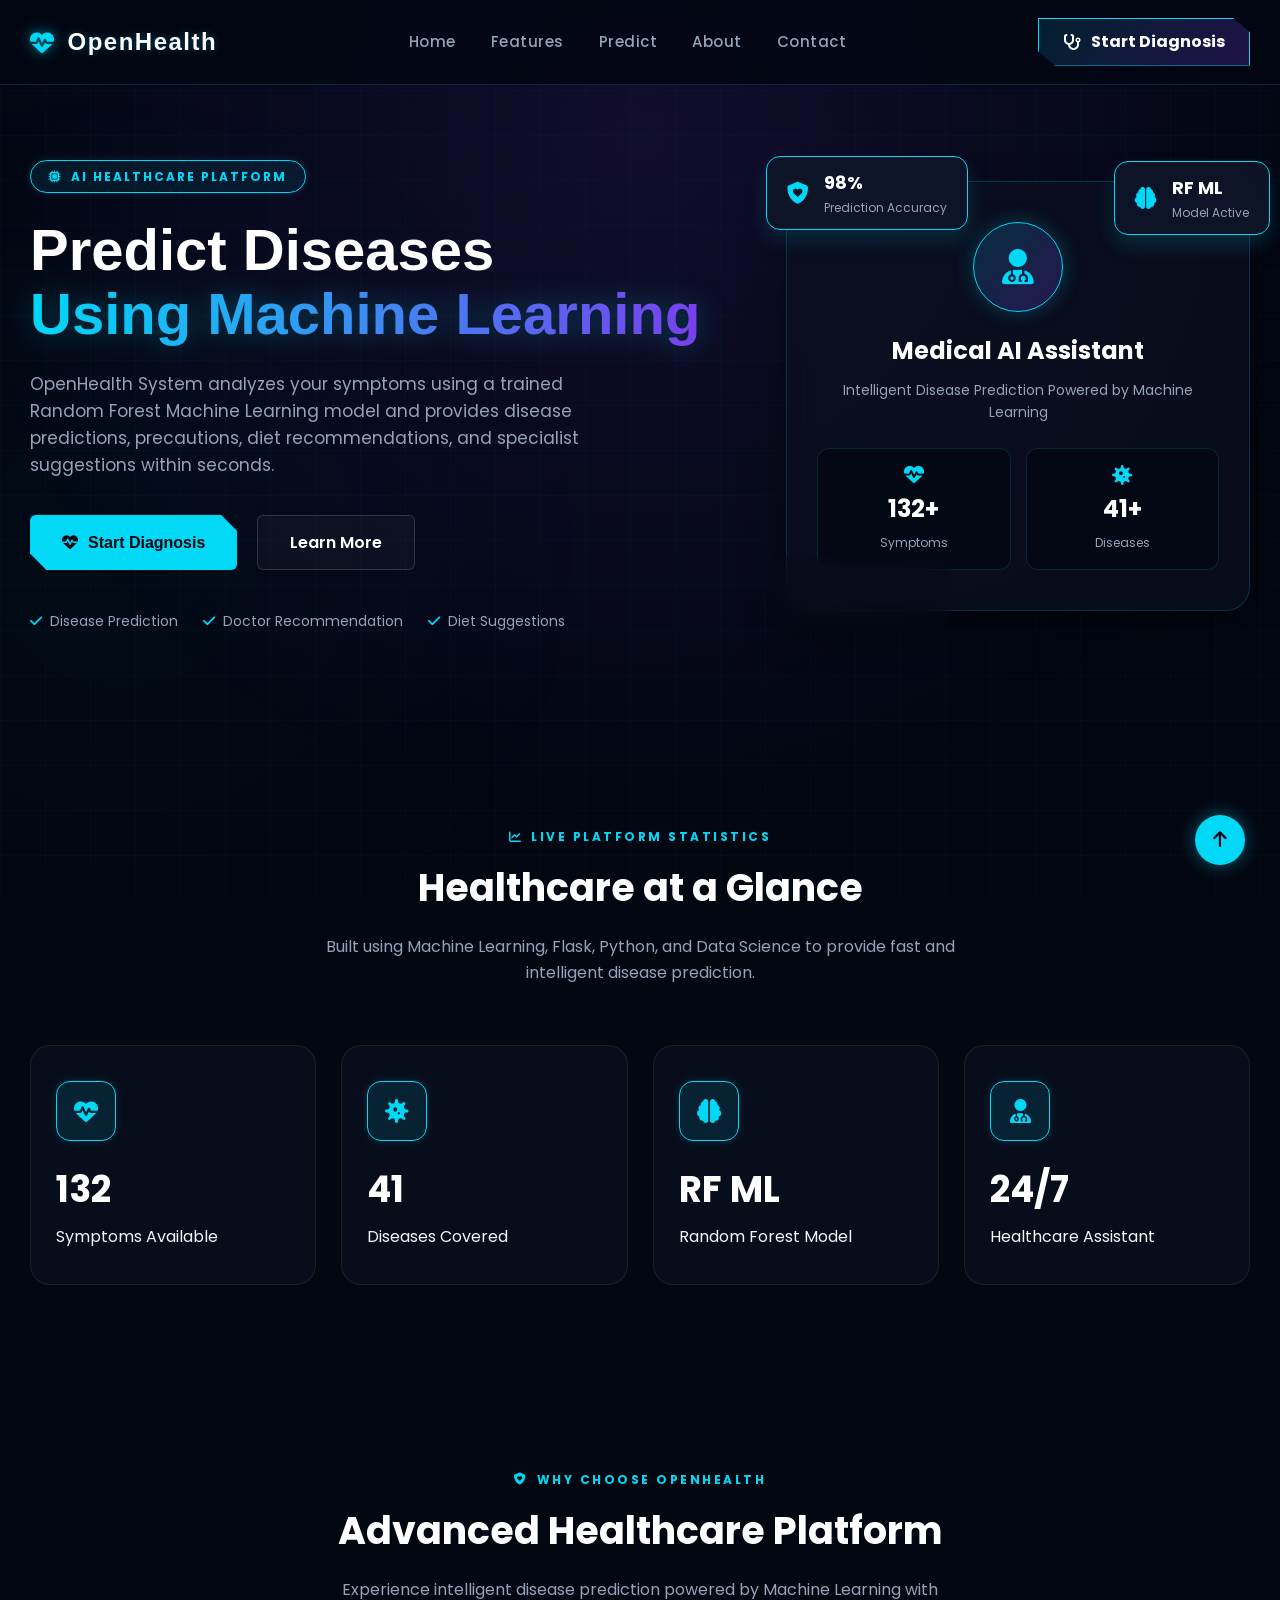
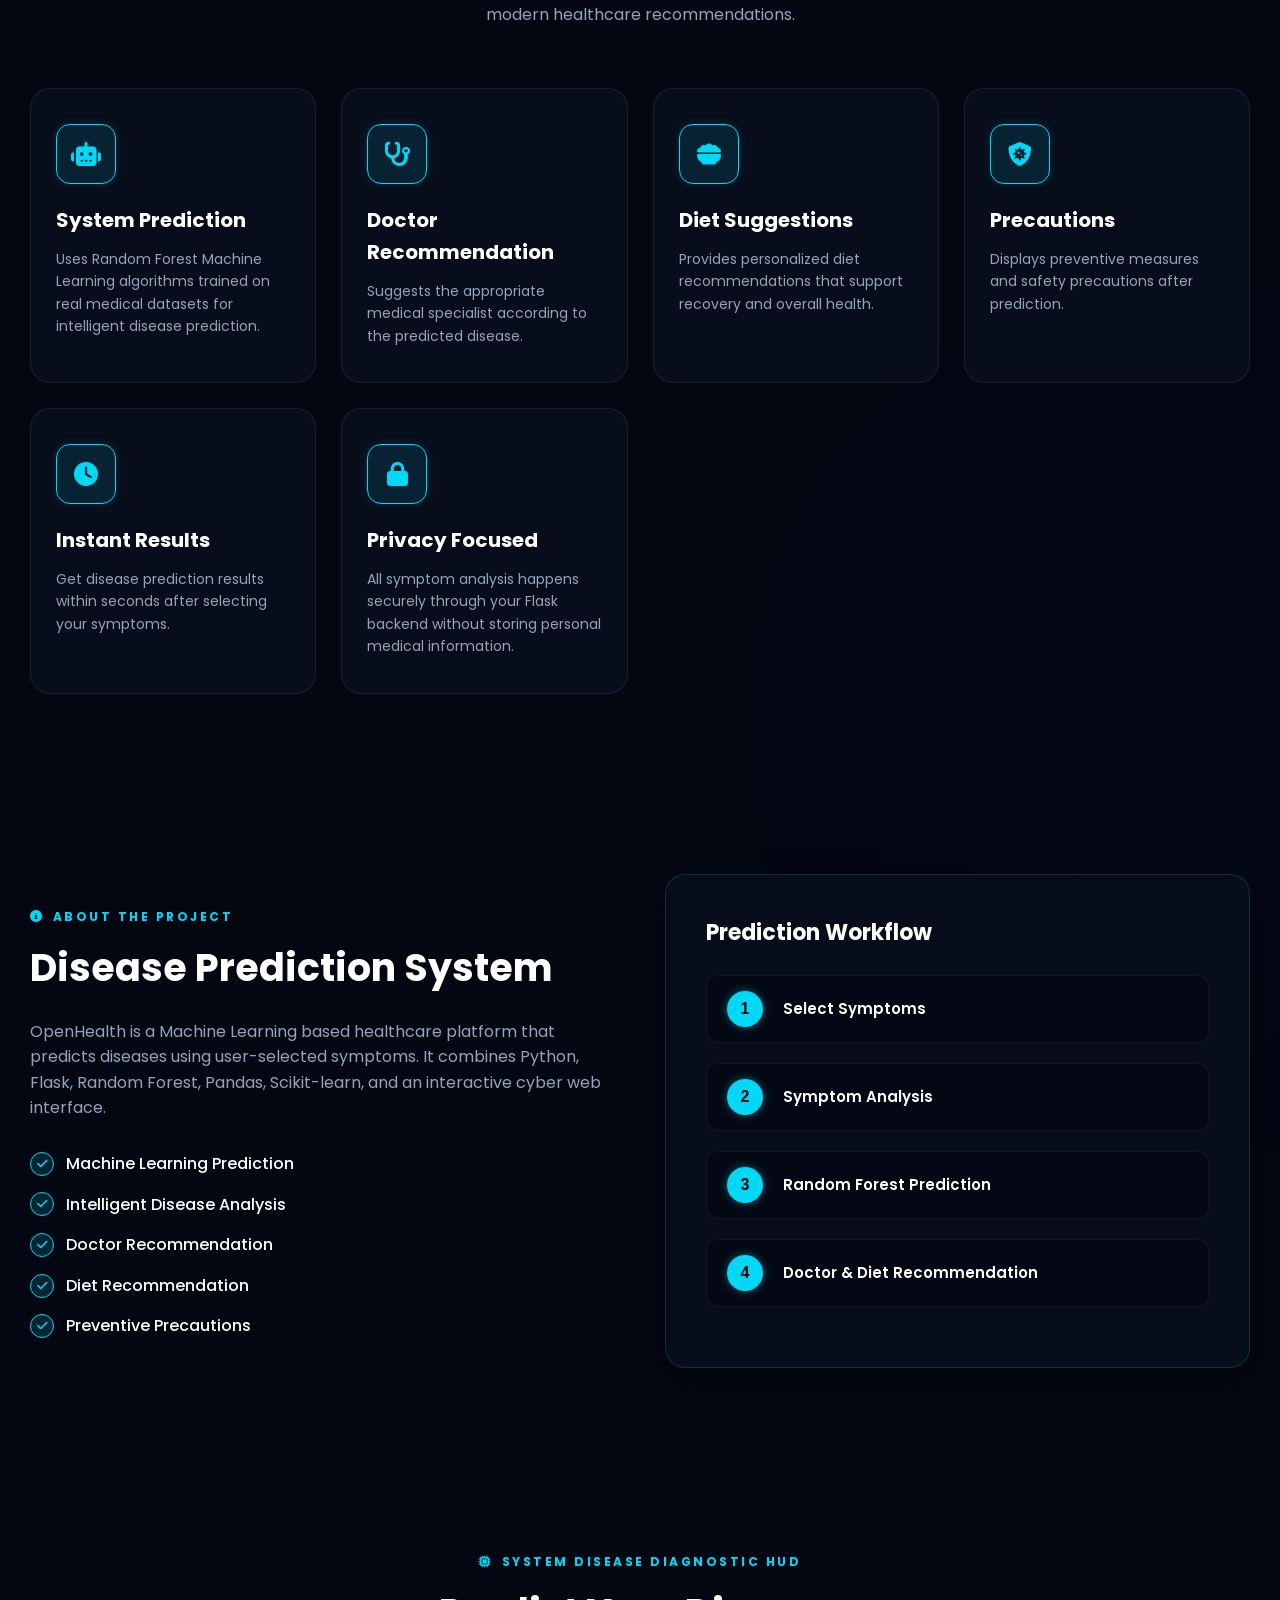
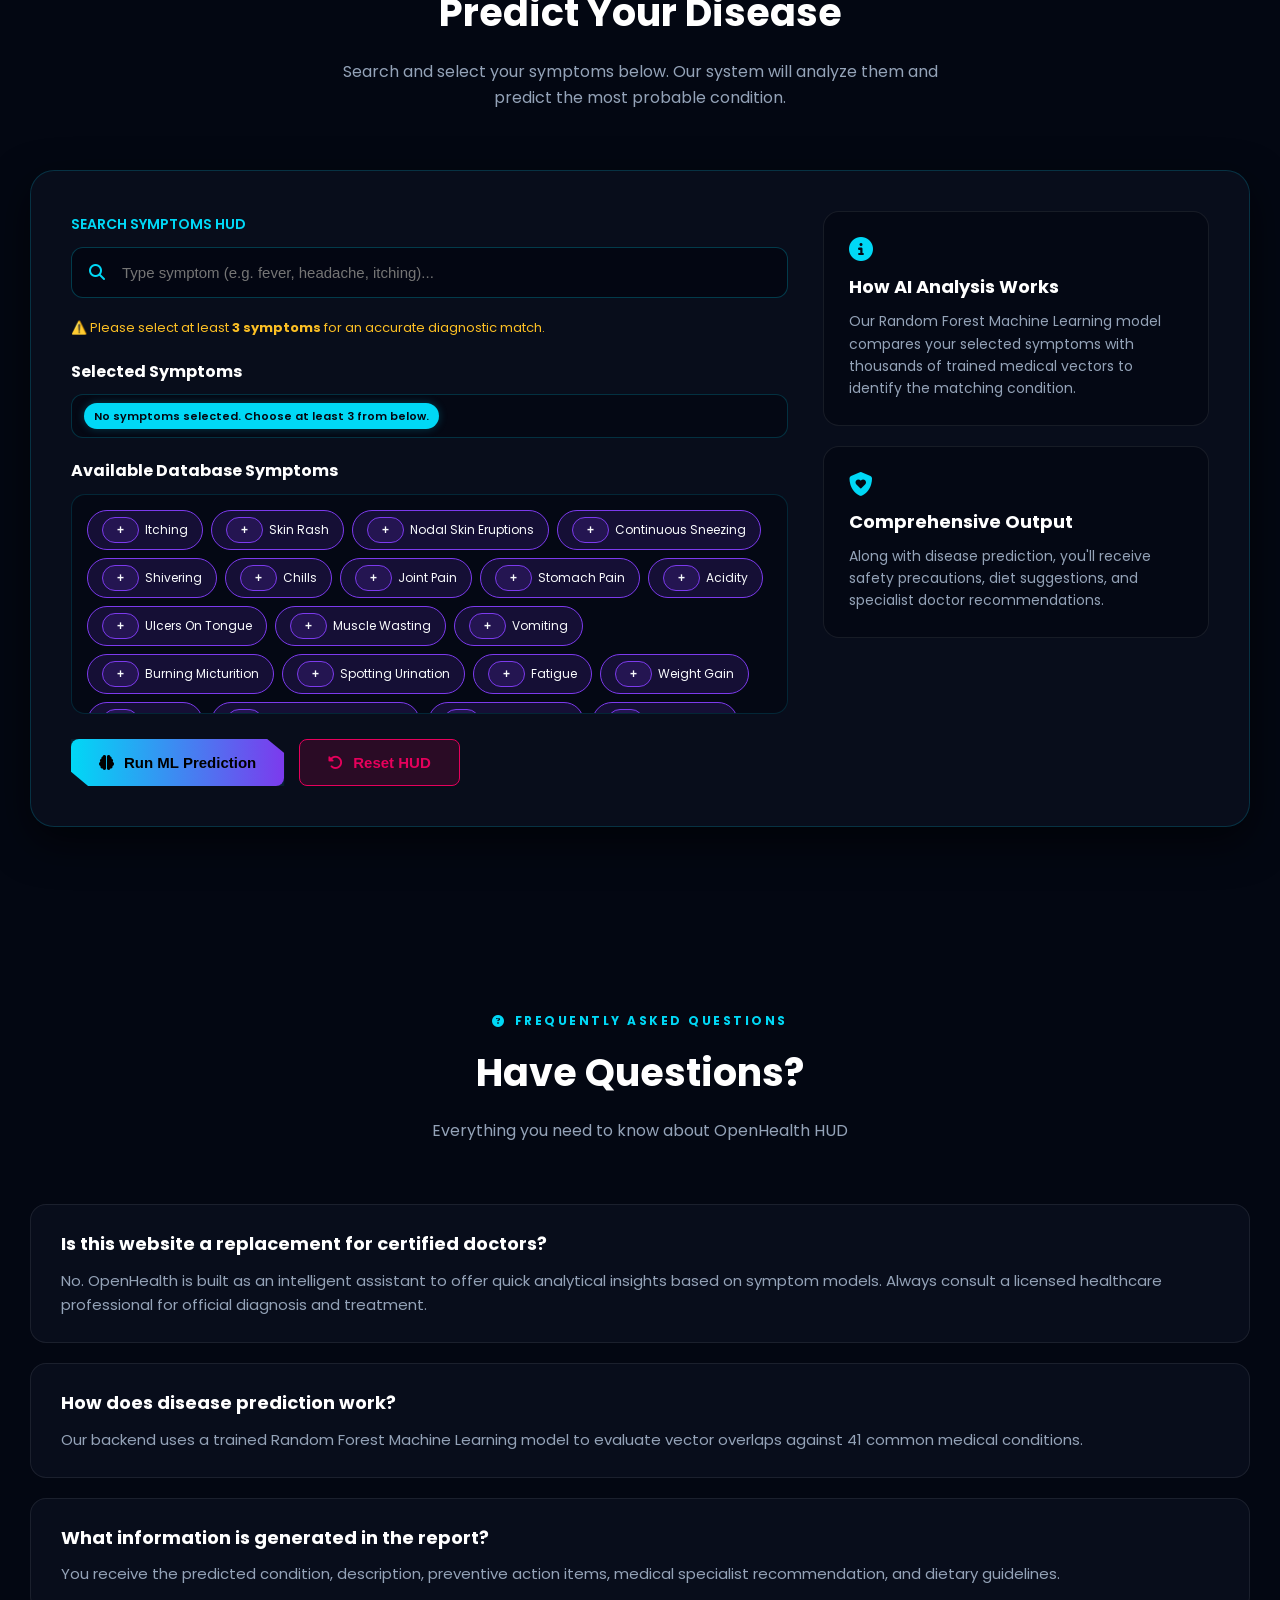
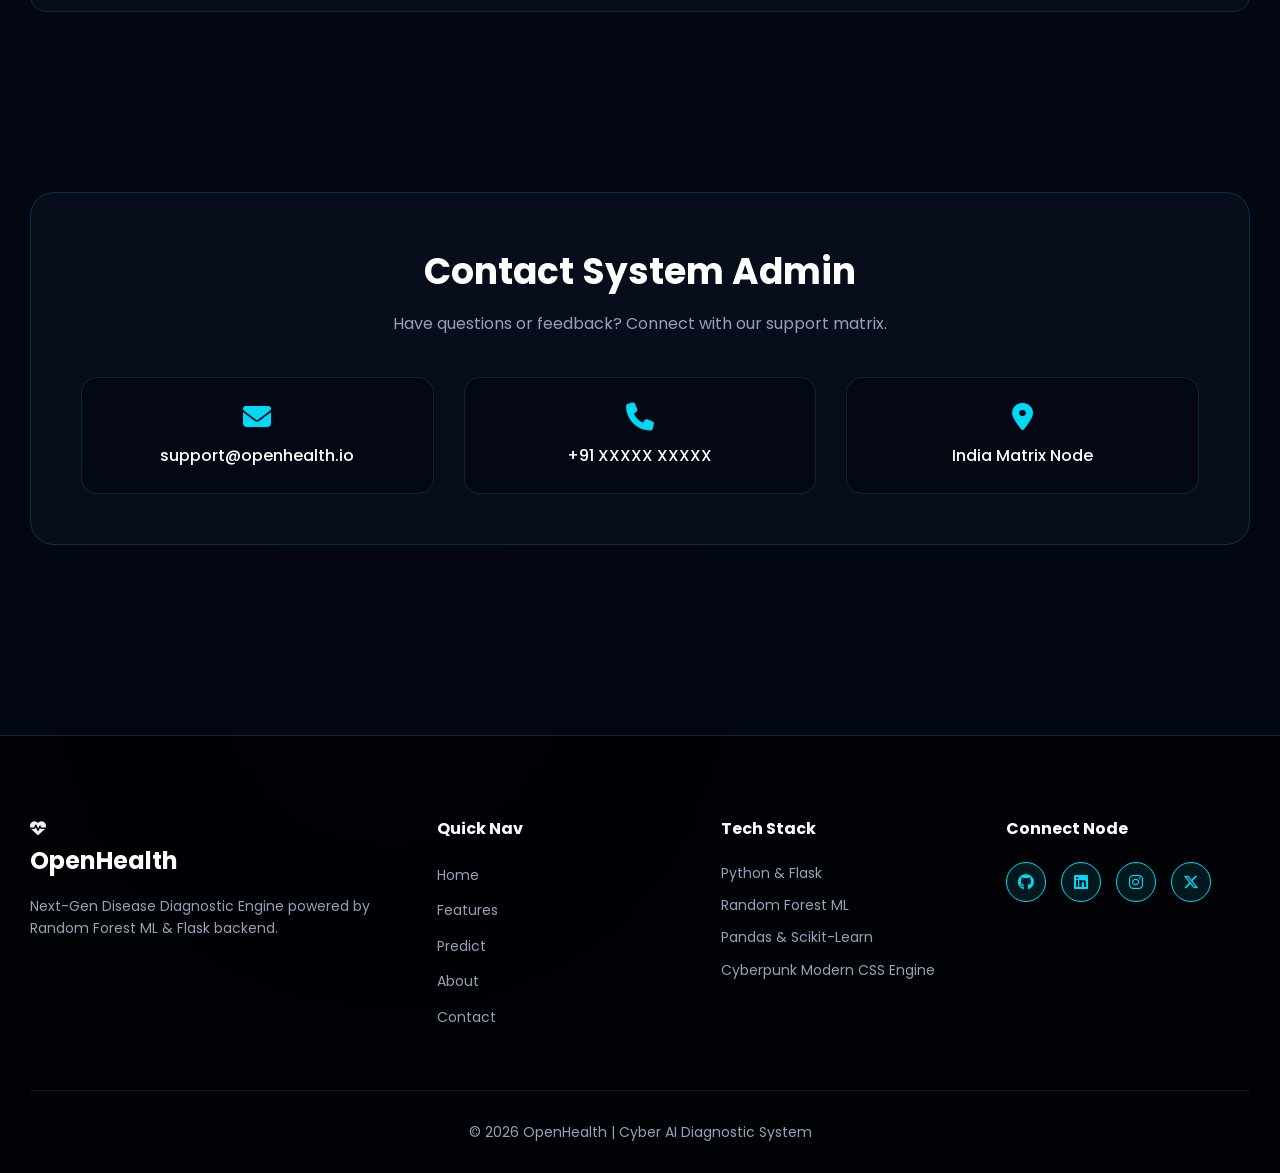
==== commit 0f434b13: "new design" ====
--- a/index.html
+++ b/index.html
@@ -4,14 +4,13 @@
 <head>
     <meta charset="UTF-8">
     <meta name="viewport" content="width=device-width, initial-scale=1.0">
-    <title> OpenHealth  | Disease Prediction System</title>
+    <title>OpenHealth | Next-Gen AI Disease Diagnostic System</title>
 
     <link rel="stylesheet" href="style.css">
 
     <link rel="preconnect" href="https://fonts.googleapis.com">
     <link rel="preconnect" href="https://fonts.gstatic.com" crossorigin>
     <link href="https://fonts.googleapis.com/css2?family=Poppins:wght@300;400;500;600;700;800&display=swap" rel="stylesheet">
-
     <link rel="stylesheet" href="https://cdnjs.cloudflare.com/ajax/libs/font-awesome/6.7.2/css/all.min.css">
 </head>
 
@@ -21,13 +20,12 @@
     <div class="blur blur-one"></div>
     <div class="blur blur-two"></div>
     <div class="blur blur-three"></div>
-    <div class="particles"></div>
 
     <header>
         <nav class="navbar">
             <div class="logo">
                 <i class="fa-solid fa-heart-pulse"></i>
-                <span> OpenHealth </span>
+                <span>OpenHealth</span>
             </div>
 
             <ul class="nav-links">
@@ -43,7 +41,7 @@
                 Start Diagnosis
             </a>
 
-            <div class="menu-btn">
+            <div class="menu-btn" id="menuBtn">
                 <i class="fa-solid fa-bars"></i>
             </div>
         </nav>
@@ -53,7 +51,7 @@
         <div class="hero-left">
             <div class="hero-badge">
                 <i class="fa-solid fa-microchip"></i>
-               Healthcare Platform
+                AI Healthcare Platform
             </div>
 
             <h1>
@@ -62,9 +60,9 @@
             </h1>
 
             <p>
-            > OpenHealth System analyzes your symptoms using a trained
+                OpenHealth System analyzes your symptoms using a trained
                 Random Forest Machine Learning model and provides disease
-                predictions, precautions, diet recommendations and
+                predictions, precautions, diet recommendations, and
                 specialist suggestions within seconds.
             </p>
 
@@ -99,7 +97,7 @@
                 <div class="doctor-image">
                     <i class="fa-solid fa-user-doctor"></i>
                 </div>
-                <h2> Medical Assistant</h2>
+                <h2>Medical AI Assistant</h2>
                 <p>
                     Intelligent Disease Prediction
                     Powered by Machine Learning
@@ -138,17 +136,12 @@
             <div class="floating-card card-three">
                 <i class="fa-solid fa-brain"></i>
                 <div>
-        
-                    <p>Random Forest ML</p>
-                </div>
-            </div>
-        </div>
-    </section>
-
-    <div class="scroll-indicator">
-        <span>Scroll Down</span>
-        <i class="fa-solid fa-chevron-down"></i>
-    </div>
+                    <h4>RF ML</h4>
+                    <p>Model Active</p>
+                </div>
+            </div>
+        </div>
+    </section>
 
     <section class="stats-section" id="features">
         <div class="section-header">
@@ -156,9 +149,9 @@
                 <i class="fa-solid fa-chart-line"></i>
                 Live Platform Statistics
             </span>
-            <h2> Healthcare at a Glance</h2>
+            <h2>Healthcare at a Glance</h2>
             <p>
-                Built using Machine Learning, Flask, Python and Data Science to
+                Built using Machine Learning, Flask, Python, and Data Science to
                 provide fast and intelligent disease prediction.
             </p>
         </div>
@@ -184,7 +177,7 @@
                 <div class="icon-box">
                     <i class="fa-solid fa-brain"></i>
                 </div>
-                <h3>ML</h3>
+                <h3>RF ML</h3>
                 <p>Random Forest Model</p>
             </div>
 
@@ -202,7 +195,7 @@
         <div class="section-header">
             <span class="section-tag">
                 <i class="fa-solid fa-shield-heart"></i>
-                Why Choose> OpenHealth 
+                Why Choose OpenHealth
             </span>
             <h2>Advanced Healthcare Platform</h2>
             <p>
@@ -245,7 +238,7 @@
             <div class="feature-card">
                 <div class="feature-icon"><i class="fa-solid fa-lock"></i></div>
                 <h3>Privacy Focused</h3>
-                <p>All symptom analysis happens locally through your Flask backend without storing personal medical information.</p>
+                <p>All symptom analysis happens securely through your Flask backend without storing personal medical information.</p>
             </div>
         </div>
     </section>
@@ -258,11 +251,10 @@
             </span>
             <h2>Disease Prediction System</h2>
             <p>
-            > OpenHealth is a Machine Learning based healthcare platform
+                OpenHealth is a Machine Learning based healthcare platform
                 that predicts diseases using user-selected symptoms.
                 It combines Python, Flask, Random Forest, Pandas,
-                Scikit-learn and an interactive web interface to provide
-                meaningful healthcare recommendations.
+                Scikit-learn, and an interactive cyber web interface.
             </p>
 
             <div class="about-list">
@@ -289,43 +281,42 @@
         <div class="section-header">
             <span class="section-tag">
                 <i class="fa-solid fa-microchip"></i>
-                System Disease Prediction
+                System Disease Diagnostic HUD
             </span>
             <h2>Predict Your Disease</h2>
             <p>
                 Search and select your symptoms below. Our system will
-                analyze them and predict the most probable disease.
+                analyze them and predict the most probable condition.
             </p>
         </div>
 
         <div class="prediction-container">
             <div class="prediction-left">
-                <label for="symptomSearch">Search Symptoms</label>
-
-<div class="search-box">
-    <i class="fa-solid fa-magnifying-glass"></i>
-    <input type="text" id="symptomSearch" placeholder="Type symptom name...">
-</div>
-
-<p class="prediction-note">
-    ⚠️ Please select at least <strong>3 symptoms</strong> for a more accurate disease prediction.
-</p>
-
-<h3>Selected Symptoms</h3>
-                <div id="selectedSymptoms" class="selected-symptoms">
-                    </div>
-
-                <div id="symptomList" class="symptom-list">
-                    </div>
+                <label for="symptomSearch" style="color: var(--cyber-cyan); font-weight: 600; font-size: 14px;">SEARCH SYMPTOMS HUD</label>
+
+                <div class="search-box">
+                    <i class="fa-solid fa-magnifying-glass"></i>
+                    <input type="text" id="symptomSearch" placeholder="Type symptom (e.g. fever, headache, itching)...">
+                </div>
+
+                <p class="prediction-note">
+                    ⚠️ Please select at least <strong>3 symptoms</strong> for an accurate diagnostic match.
+                </p>
+
+                <h3 style="font-size: 16px; color: #fff; margin-bottom: 10px;">Selected Symptoms</h3>
+                <div id="selectedSymptoms" class="selected-symptoms"></div>
+
+                <h3 style="font-size: 16px; color: #fff; margin-bottom: 10px;">Available Database Symptoms</h3>
+                <div id="symptomList" class="symptom-list"></div>
 
                 <div class="button-group">
                     <button id="predictBtn" class="predict-btn">
                         <i class="fa-solid fa-brain"></i>
-                        Predict Disease
+                        Run ML Prediction
                     </button>
                     <button id="resetBtn" class="reset-btn">
                         <i class="fa-solid fa-rotate-left"></i>
-                        Reset
+                        Reset HUD
                     </button>
                 </div>
             </div>
@@ -333,83 +324,82 @@
             <div class="prediction-right">
                 <div class="prediction-info">
                     <i class="fa-solid fa-circle-info"></i>
-                    <h3>How Prediction Works?</h3>
+                    <h3>How AI Analysis Works</h3>
                     <p>
                         Our Random Forest Machine Learning model compares
-                        your selected symptoms with thousands of medical
-                        records and predicts the most probable disease.
+                        your selected symptoms with thousands of trained medical vectors
+                        to identify the matching condition.
                     </p>
                 </div>
 
                 <div class="prediction-info">
                     <i class="fa-solid fa-shield-heart"></i>
-                    <h3>Recommendation</h3>
+                    <h3>Comprehensive Output</h3>
                     <p>
-                        Along with disease prediction, you'll receive precautions,
-                        diet suggestions, and the recommended doctor.
+                        Along with disease prediction, you'll receive safety precautions,
+                        diet suggestions, and specialist doctor recommendations.
                     </p>
                 </div>
             </div>
         </div>
     </section>
 
-<section class="loading-section" id="loadingSection">
-    <div class="loader-card">
-        <div class="loader"></div>
-        <h2 id="loadingText">Analyzing Symptoms...</h2>
-        <div class="loading-steps">
-            <p id="step1">⏳ Collecting Selected Symptoms...</p>
-            <p id="step2">⏳ Waiting...</p>
-            <p id="step3">⏳ Waiting...</p>
-            <p id="step4">⏳ Waiting...</p>
-        </div>
-    </div>
-</section>
+    <section class="loading-section" id="loadingSection">
+        <div class="loader-card">
+            <div class="loader"></div>
+            <h2 id="loadingText" style="color: var(--cyber-cyan); margin-bottom: 20px;">Analyzing Medical Vectors...</h2>
+            <div class="loading-steps" style="display: flex; flex-direction: column; gap: 10px; color: var(--text-secondary); font-size: 14px;">
+                <p id="step1">⚡ [1/4] Scanning Symptom Neural Grid...</p>
+                <p id="step2">⏳ [2/4] Waiting...</p>
+                <p id="step3">⏳ [3/4] Waiting...</p>
+                <p id="step4">⏳ [4/4] Waiting...</p>
+            </div>
+        </div>
+    </section>
 
     <section class="result-section" id="resultSection">
         <div class="section-header">
             <span class="section-tag">
                 <i class="fa-solid fa-square-poll-vertical"></i>
-                Prediction Report
+                Diagnostic HUD Output
             </span>
             <h2>Disease Prediction Report</h2>
         </div>
 
         <div class="result-card disease-card">
-    <div style="display: flex; justify-content: space-between; align-items: center; width: 100%;">
-        <div>
-            <i class="fa-solid fa-virus"></i>
-            <h3>Predicted Disease</h3>
-        </div>
-        <div class="confidence-badge" id="confidenceBadge" style="display: none;">
-            <i class="fa-solid fa-chart-line"></i>
-            <span id="confidenceValue">0%</span> Confidence
-        </div>
-    </div>
-    <p id="diseaseName">Waiting...</p>
-        </div>
-
-            <div class="result-card doctor-card-result">
-                <i class="fa-solid fa-user-doctor"></i>
-                <h3>Recommended Doctor</h3>
-                <p id="doctorName">-</p>
-            </div>
-
-            <div class="result-card diet-card">
-                <i class="fa-solid fa-bowl-food"></i>
-                <h3>Diet Recommendation</h3>
-                <p id="dietPlan">-</p>
-            </div>
-
-            <div class="result-card description-card">
-                <i class="fa-solid fa-file-medical"></i>
-                <h3>Disease Description</h3>
-                <p id="description">-</p>
-            </div>
+            <div style="display: flex; justify-content: space-between; align-items: center; width: 100%;">
+                <div>
+                    <i class="fa-solid fa-virus"></i>
+                    <h3>Predicted Disease</h3>
+                </div>
+                <div class="confidence-badge" id="confidenceBadge" style="display: none;">
+                    <i class="fa-solid fa-chart-line"></i>
+                    <span id="confidenceValue">0%</span> Confidence
+                </div>
+            </div>
+            <p id="diseaseName" style="font-size: 24px; color: var(--cyber-cyan); font-weight: 700; margin-top: 10px;">Waiting...</p>
+        </div>
+
+        <div class="result-card doctor-card-result">
+            <i class="fa-solid fa-user-doctor"></i>
+            <h3>Recommended Specialist</h3>
+            <p id="doctorName">-</p>
+        </div>
+
+        <div class="result-card diet-card">
+            <i class="fa-solid fa-bowl-food"></i>
+            <h3>Dietary Guidance</h3>
+            <p id="dietPlan">-</p>
+        </div>
+
+        <div class="result-card description-card">
+            <i class="fa-solid fa-file-medical"></i>
+            <h3>Disease Analysis Brief</h3>
+            <p id="description">-</p>
         </div>
 
         <div class="precautions-card">
-            <h2>Precautions</h2>
+            <h2>Safety Precautions</h2>
             <ul id="precautionsList"></ul>
         </div>
     </section>
@@ -421,36 +411,36 @@
                 Frequently Asked Questions
             </span>
             <h2>Have Questions?</h2>
-            <p>Everything you need to know about> OpenHealth </p>
+            <p>Everything you need to know about OpenHealth HUD</p>
         </div>
 
         <div class="faq-container">
             <div class="faq-card">
-                <h3>Is this website a replacement for doctors?</h3>
-                <p>No.> OpenHealth is designed only to assist users by predicting possible diseases based on symptoms. Always consult a qualified healthcare professional for medical advice.</p>
+                <h3>Is this website a replacement for certified doctors?</h3>
+                <p>No. OpenHealth is built as an intelligent assistant to offer quick analytical insights based on symptom models. Always consult a licensed healthcare professional for official diagnosis and treatment.</p>
             </div>
 
             <div class="faq-card">
                 <h3>How does disease prediction work?</h3>
-                <p>Our system uses a trained Random Forest Machine Learning model to analyze selected symptoms and predict the most probable disease.</p>
+                <p>Our backend uses a trained Random Forest Machine Learning model to evaluate vector overlaps against 41 common medical conditions.</p>
             </div>
 
             <div class="faq-card">
-                <h3>What information do I receive?</h3>
-                <p>You'll receive the predicted disease, description, precautions, recommended doctor, and diet suggestions.</p>
+                <h3>What information is generated in the report?</h3>
+                <p>You receive the predicted condition, description, preventive action items, medical specialist recommendation, and dietary guidelines.</p>
             </div>
         </div>
     </section>
 
     <section class="contact-section" id="contact">
         <div class="contact-card">
-            <h2>Contact Us</h2>
-            <p>Have questions or suggestions? We'd love to hear from you.</p>
+            <h2>Contact System Admin</h2>
+            <p>Have questions or feedback? Connect with our support matrix.</p>
 
             <div class="contact-grid">
                 <div>
                     <i class="fa-solid fa-envelope"></i>
-                    <p>support>srtech3643@gmail.com</p>
+                    <p>support@openhealth.io</p>
                 </div>
                 <div>
                     <i class="fa-solid fa-phone"></i>
@@ -458,7 +448,7 @@
                 </div>
                 <div>
                     <i class="fa-solid fa-location-dot"></i>
-                    <p>India</p>
+                    <p>India Matrix Node</p>
                 </div>
             </div>
         </div>
@@ -468,12 +458,12 @@
         <div class="footer-container">
             <div class="footer-logo">
                 <i class="fa-solid fa-heart-pulse"></i>
-                <h2> OpenHealth </h2>
-                <p> Disease Prediction System using Machine Learning and Flask.</p>
+                <h2>OpenHealth</h2>
+                <p>Next-Gen Disease Diagnostic Engine powered by Random Forest ML & Flask backend.</p>
             </div>
 
             <div class="footer-links">
-                <h3>Quick Links</h3>
+                <h3>Quick Nav</h3>
                 <ul>
                     <li><a href="#home">Home</a></li>
                     <li><a href="#features">Features</a></li>
@@ -484,19 +474,17 @@
             </div>
 
             <div class="footer-tech">
-                <h3>Technologies</h3>
+                <h3>Tech Stack</h3>
                 <ul>
-                    <li>Python</li>
-                    <li>Flask</li>
-                    <li>Random Forest</li>
-                    <li>Pandas</li>
-                    <li>Scikit-learn</li>
-                    <li>HTML • CSS • JavaScript</li>
+                    <li>Python & Flask</li>
+                    <li>Random Forest ML</li>
+                    <li>Pandas & Scikit-Learn</li>
+                    <li>Cyberpunk Modern CSS Engine</li>
                 </ul>
             </div>
 
             <div class="footer-social">
-                <h3>Follow Us</h3>
+                <h3>Connect Node</h3>
                 <div class="social-icons">
                     <a href="#"><i class="fab fa-github"></i></a>
                     <a href="#"><i class="fab fa-linkedin"></i></a>
@@ -507,10 +495,11 @@
         </div>
         <hr>
         <p class="copyright">
-            © 2026> OpenHealth | Disease Prediction System | Developed by SR Tech </p>
+            © 2026 OpenHealth | Cyber AI Diagnostic System
+        </p>
     </footer>
 
-    <button id="scrollTop">
+    <button id="scrollTop" title="Return to top HUD">
         <i class="fa-solid fa-arrow-up"></i>
     </button>
 
--- a/style.css
+++ b/style.css
@@ -1,77 +1,104 @@
 /* ==========================================================================
-   1. VARIABLES & RESET
+   OPENHEALTH | ULTRA-SCI-FI CYBER HUD THEME (NEXT-GEN EDITION)
    ========================================================================== */
+
+/* 1. CORE CYBER VARIABLES & PALETTE (MUTED & LOW-GLOW) */
 :root {
-    --primary: #4f46e5;
-    --primary-hover: #4338ca;
-    --secondary: #06b6d4;
-    --dark-bg: #0f172a;
-    --card-bg: rgba(30, 41, 59, 0.7);
-    --border-color: rgba(255, 255, 255, 0.1);
-    --text-main: #f8fafc;
-    --text-muted: #94a3b8;
-    --accent-glow: rgba(79, 70, 229, 0.3);
-    --font-family: 'Poppins', sans-serif;
-}
-
+    --bg-void: #030712;
+    --bg-surface: rgba(10, 16, 31, 0.8);
+    --bg-glass: rgba(15, 23, 42, 0.85);
+    
+    /* Muted Cyber Accents */
+    --cyber-cyan: #00d8f6;
+    --cyber-magenta: #e6005c;
+    --cyber-violet: #7c3aed;
+    --cyber-green: #00e676;
+    
+    --text-primary: #f1f5f9;
+    --text-secondary: #94a3b8;
+    
+    /* Subtle borders and soft glows */
+    --border-glow: rgba(0, 216, 246, 0.18);
+    --font-main: 'Poppins', -apple-system, sans-serif;
+    --transition-smooth: all 0.3s cubic-bezier(0.16, 1, 0.3, 1);
+}
+
+/* 2. BASE RESET & HOLOGRAPHIC OVERLAYS */
 * {
     margin: 0;
     padding: 0;
     box-sizing: border-box;
-    font-family: var(--font-family);
     scroll-behavior: smooth;
 }
 
 body {
-    background-color: var(--dark-bg);
-    color: var(--text-main);
+    background-color: var(--bg-void);
+    color: var(--text-primary);
+    font-family: var(--font-main);
+    overflow-x: hidden;
     line-height: 1.6;
-    overflow-x: hidden;
     position: relative;
 }
 
-/* ==========================================================================
-   2. BACKGROUND EFFECTS
-   ========================================================================== */
+/* Sci-Fi Grid Background Pattern */
+body::before {
+    content: '';
+    position: fixed;
+    top: 0; left: 0; right: 0; bottom: 0;
+    background: 
+        linear-gradient(rgba(0, 216, 246, 0.03) 1px, transparent 1px),
+        linear-gradient(90deg, rgba(0, 216, 246, 0.03) 1px, transparent 1px);
+    background-size: 45px 45px;
+    z-index: 0;
+    pointer-events: none;
+}
+
+/* Reduced Ambient Radial Glow Orbs */
 .gradient-bg {
     position: fixed;
-    top: 0;
-    left: 0;
-    width: 100vw;
-    height: 100vh;
-    background: radial-gradient(circle at 15% 50%, rgba(79, 70, 229, 0.15), transparent 25%),
-                radial-gradient(circle at 85% 30%, rgba(6, 182, 212, 0.15), transparent 25%);
-    z-index: -2;
+    top: 0; left: 0; width: 100vw; height: 100vh;
+    background: radial-gradient(circle at 50% 15%, rgba(124, 58, 237, 0.12) 0%, transparent 70%);
+    pointer-events: none;
+    z-index: 0;
 }
 
 .blur {
+    position: absolute;
+    border-radius: 50%;
+    filter: blur(160px);
+    pointer-events: none;
+    z-index: 0;
+    opacity: 0.25;
+}
+
+.blur-one { top: 5%; left: -10%; width: 500px; height: 500px; background: rgba(0, 216, 246, 0.15); }
+.blur-two { top: 35%; right: -10%; width: 450px; height: 450px; background: rgba(124, 58, 237, 0.18); }
+.blur-three { bottom: 5%; left: 15%; width: 400px; height: 400px; background: rgba(230, 0, 92, 0.1); }
+
+/* Sci-Fi Custom Scrollbar */
+::-webkit-scrollbar { width: 8px; }
+::-webkit-scrollbar-track { background: var(--bg-void); }
+::-webkit-scrollbar-thumb {
+    background: linear-gradient(180deg, var(--cyber-cyan), var(--cyber-violet));
+    border-radius: 4px;
+    box-shadow: 0 0 8px rgba(0, 216, 246, 0.4);
+}
+
+/* 3. NAVIGATION BAR */
+header {
     position: fixed;
-    border-radius: 50%;
-    filter: blur(120px);
-    z-index: -1;
-    pointer-events: none;
-}
-.blur-one { top: -10%; left: -10%; width: 400px; height: 400px; background: #4f46e5; opacity: 0.3; }
-.blur-two { bottom: 10%; right: -5%; width: 350px; height: 350px; background: #06b6d4; opacity: 0.25; }
-.blur-three { top: 40%; left: 40%; width: 300px; height: 300px; background: #8b5cf6; opacity: 0.2; }
-
-/* ==========================================================================
-   3. NAVIGATION
-   ========================================================================== */
-header {
-    position: sticky;
-    top: 0;
-    width: 100%;
-    backdrop-filter: blur(12px);
-    background: rgba(15, 23, 42, 0.8);
-    border-bottom: 1px solid var(--border-color);
+    top: 0; left: 0; width: 100%;
     z-index: 1000;
+    backdrop-filter: blur(20px);
+    -webkit-backdrop-filter: blur(20px);
+    background: rgba(3, 7, 18, 0.85);
+    border-bottom: 1px solid var(--border-glow);
 }
 
 .navbar {
-    max-width: 1200px;
+    max-width: 1300px;
     margin: 0 auto;
-    padding: 1rem 2rem;
+    padding: 18px 30px;
     display: flex;
     justify-content: space-between;
     align-items: center;
@@ -80,66 +107,73 @@
 .logo {
     display: flex;
     align-items: center;
-    gap: 0.75rem;
-    font-size: 1.5rem;
-    font-weight: 700;
-    color: var(--text-main);
-}
-.logo i { color: var(--secondary); }
+    gap: 12px;
+    font-size: 24px;
+    font-weight: 800;
+    color: #fff;
+    letter-spacing: 1.5px;
+    text-shadow: 0 0 8px rgba(0, 216, 246, 0.3);
+}
+
+.logo i {
+    color: var(--cyber-cyan);
+    filter: drop-shadow(0 0 8px rgba(0, 216, 246, 0.4));
+    animation: neonPulse 2s infinite alternate;
+}
 
 .nav-links {
     display: flex;
     list-style: none;
-    gap: 2rem;
+    gap: 35px;
 }
 
 .nav-links a {
-    color: var(--text-muted);
+    color: var(--text-secondary);
     text-decoration: none;
     font-weight: 500;
-    transition: color 0.3s ease;
+    font-size: 15px;
+    transition: var(--transition-smooth);
+    position: relative;
+    letter-spacing: 0.5px;
 }
 
 .nav-links a:hover {
-    color: var(--text-main);
+    color: var(--cyber-cyan);
+    text-shadow: 0 0 8px var(--cyber-cyan);
 }
 
 .start-btn {
-    background: linear-gradient(135deg, var(--primary), var(--secondary));
+    display: inline-flex;
+    align-items: center;
+    gap: 10px;
+    padding: 10px 24px;
+    background: linear-gradient(135deg, rgba(0, 216, 246, 0.12), rgba(124, 58, 237, 0.25));
+    border: 1px solid var(--cyber-cyan);
     color: #fff;
-    border: none;
-    padding: 0.6rem 1.25rem;
-    border-radius: 30px;
-    font-weight: 600;
-    cursor: pointer;
+    font-weight: 700;
     text-decoration: none;
-    display: flex;
-    align-items: center;
-    gap: 0.5rem;
-    transition: transform 0.2s ease, box-shadow 0.2s ease;
+    box-shadow: 0 0 10px rgba(0, 216, 246, 0.2);
+    transition: var(--transition-smooth);
+    clip-path: polygon(0 0, 92% 0, 100% 30%, 100% 100%, 8% 100%, 0 70%);
 }
 
 .start-btn:hover {
+    background: linear-gradient(135deg, var(--cyber-cyan), var(--cyber-violet));
+    box-shadow: 0 0 25px rgba(0, 216, 246, 0.6);
+    color: #000;
     transform: translateY(-2px);
-    box-shadow: 0 4px 15px var(--accent-glow);
-}
-
-.menu-btn {
-    display: none;
-    font-size: 1.5rem;
-    cursor: pointer;
-}
-
-/* ==========================================================================
-   4. HERO SECTION
-   ========================================================================== */
+}
+
+.menu-btn { display: none; color: #fff; font-size: 24px; cursor: pointer; }
+
+/* 4. HERO SECTION */
 .hero {
-    max-width: 1200px;
+    max-width: 1300px;
     margin: 0 auto;
-    padding: 5rem 2rem;
+    padding: 160px 30px 100px;
     display: grid;
-    grid-template-columns: 1fr 1fr;
-    gap: 4rem;
+    grid-template-columns: 1.2fr 0.8fr;
+    gap: 60px;
     align-items: center;
     position: relative;
 }
@@ -147,639 +181,625 @@
 .hero-badge {
     display: inline-flex;
     align-items: center;
-    gap: 0.5rem;
-    background: rgba(79, 70, 229, 0.15);
-    border: 1px solid var(--primary);
-    color: #a5b4fc;
-    padding: 0.4rem 1rem;
-    border-radius: 20px;
-    font-size: 0.875rem;
-    margin-bottom: 1.5rem;
-}
-
-.hero-left h1 {
-    font-size: 3.2rem;
-    line-height: 1.2;
-    margin-bottom: 1.2rem;
-}
-
-.hero-left h1 span {
-    background: linear-gradient(135deg, #a5b4fc, var(--secondary));
+    gap: 8px;
+    padding: 6px 18px;
+    background: rgba(0, 216, 246, 0.08);
+    border: 1px solid var(--cyber-cyan);
+    border-radius: 50px;
+    color: var(--cyber-cyan);
+    font-size: 12px;
+    font-weight: 700;
+    letter-spacing: 2px;
+    text-transform: uppercase;
+    margin-bottom: 25px;
+    box-shadow: 0 0 10px rgba(0, 216, 246, 0.15);
+}
+
+.hero h1 {
+    font-size: 58px;
+    font-weight: 800;
+    line-height: 1.1;
+    margin-bottom: 25px;
+    color: #fff;
+}
+
+.hero h1 span {
+    display: block;
+    background: linear-gradient(90deg, var(--cyber-cyan), var(--cyber-violet));
     -webkit-background-clip: text;
     -webkit-text-fill-color: transparent;
-    display: block;
-}
-
-.hero-left p {
-    color: var(--text-muted);
-    font-size: 1.1rem;
-    margin-bottom: 2rem;
-}
-
-.hero-buttons {
-    display: flex;
-    gap: 1rem;
-    margin-bottom: 2.5rem;
-}
-
-.primary-btn, .secondary-btn {
-    padding: 0.8rem 1.75rem;
-    border-radius: 8px;
+    filter: drop-shadow(0 0 15px rgba(0, 216, 246, 0.3));
+}
+
+.hero p {
+    font-size: 17px;
+    color: var(--text-secondary);
+    margin-bottom: 35px;
+    max-width: 600px;
+}
+
+.hero-buttons { display: flex; gap: 20px; margin-bottom: 40px; }
+
+.primary-btn {
+    display: inline-flex;
+    align-items: center;
+    gap: 10px;
+    padding: 14px 32px;
+    background: var(--cyber-cyan);
+    color: #030712;
+    font-weight: 800;
+    border-radius: 6px;
+    text-decoration: none;
+    box-shadow: 0 0 18px rgba(0, 216, 246, 0.35);
+    transition: var(--transition-smooth);
+    clip-path: polygon(0 0, 92% 0, 100% 30%, 100% 100%, 8% 100%, 0 70%);
+}
+
+.primary-btn:hover {
+    background: #fff;
+    box-shadow: 0 0 30px rgba(0, 216, 246, 0.7);
+    transform: translateY(-3px);
+}
+
+.secondary-btn {
+    display: inline-flex;
+    align-items: center;
+    padding: 14px 32px;
+    background: rgba(255, 255, 255, 0.03);
+    border: 1px solid rgba(255, 255, 255, 0.15);
+    color: #fff;
     font-weight: 600;
-    cursor: pointer;
+    border-radius: 6px;
     text-decoration: none;
-    display: inline-flex;
-    align-items: center;
-    gap: 0.5rem;
-    transition: all 0.3s ease;
-}
-
-.primary-btn {
-    background: var(--primary);
-    color: #fff;
-    border: none;
-}
-.primary-btn:hover { background: var(--primary-hover); }
-
-.secondary-btn {
-    background: transparent;
-    color: var(--text-main);
-    border: 1px solid var(--border-color);
-}
-.secondary-btn:hover { background: rgba(255, 255, 255, 0.05); }
-
-.hero-features {
-    display: flex;
-    gap: 1.5rem;
-    font-size: 0.9rem;
-    color: var(--text-muted);
-}
-
-.hero-features i { color: var(--secondary); }
-
-/* Floating Doctor Card & Stats */
-.hero-right {
+    transition: var(--transition-smooth);
+}
+
+.secondary-btn:hover {
+    border-color: var(--cyber-violet);
+    background: rgba(124, 58, 237, 0.15);
+    box-shadow: 0 0 18px rgba(124, 58, 237, 0.3);
+}
+
+.hero-features { display: flex; gap: 25px; font-size: 14px; color: var(--text-secondary); }
+.hero-features div { display: flex; align-items: center; gap: 8px; }
+.hero-features i { color: var(--cyber-cyan); }
+
+/* HERO RIGHT CARDS */
+.hero-right { position: relative; width: 100%; min-height: 420px; }
+
+.doctor-card {
+    background: var(--bg-surface);
+    backdrop-filter: blur(16px);
+    border: 1px solid var(--border-glow);
+    border-radius: 24px;
+    padding: 40px 30px;
+    text-align: center;
+    box-shadow: 0 20px 40px rgba(0, 0, 0, 0.5);
     position: relative;
-}
-
-.doctor-card {
-    background: var(--card-bg);
-    border: 1px solid var(--border-color);
-    backdrop-filter: blur(10px);
-    padding: 2.5rem;
-    border-radius: 20px;
-    text-align: center;
+    z-index: 1;
 }
 
 .doctor-image {
-    width: 80px;
-    height: 80px;
-    background: rgba(6, 182, 212, 0.2);
+    width: 90px; height: 90px;
+    margin: 0 auto 20px;
+    background: linear-gradient(135deg, rgba(0, 216, 246, 0.15), rgba(124, 58, 237, 0.25));
+    border: 1px solid var(--cyber-cyan);
     border-radius: 50%;
-    display: flex;
-    align-items: center;
-    justify-content: center;
-    margin: 0 auto 1.5rem;
-    font-size: 2.5rem;
-    color: var(--secondary);
-}
-
-.doctor-status {
-    display: flex;
-    justify-content: space-around;
-    margin-top: 1.5rem;
-    padding-top: 1.5rem;
-    border-top: 1px solid var(--border-color);
-}
+    display: flex; align-items: center; justify-content: center;
+    font-size: 36px; color: var(--cyber-cyan);
+    box-shadow: 0 0 20px rgba(0, 216, 246, 0.25);
+}
+
+.doctor-card h2 { font-size: 24px; color: #fff; margin-bottom: 8px; }
+.doctor-card p { font-size: 14px; color: var(--text-secondary); margin-bottom: 25px; }
+
+.doctor-status { display: flex; gap: 15px; }
+
+.status-card {
+    flex: 1;
+    background: rgba(3, 7, 18, 0.7);
+    border: 1px solid rgba(0, 216, 246, 0.15);
+    border-radius: 12px;
+    padding: 15px;
+}
+
+.status-card i { color: var(--cyber-cyan); font-size: 20px; margin-bottom: 5px; }
+.status-card h3 { font-size: 24px; color: #fff; }
+.status-card span { font-size: 12px; color: var(--text-secondary); }
 
 .floating-card {
     position: absolute;
-    background: rgba(30, 41, 59, 0.9);
-    border: 1px solid var(--border-color);
-    padding: 0.75rem 1.25rem;
-    border-radius: 12px;
-    display: flex;
-    align-items: center;
-    gap: 0.75rem;
-    box-shadow: 0 10px 25px rgba(0,0,0,0.3);
-    backdrop-filter: blur(10px);
-}
-
-.card-one { top: 10%; left: -20px; }
-.card-two { bottom: 10%; left: -30px; }
-.card-three { top: -20px; right: 10px; }
-
-.scroll-indicator {
-    text-align: center;
-    margin: 2rem 0;
-    color: var(--text-muted);
-    font-size: 0.85rem;
-    display: flex;
-    flex-direction: column;
-    align-items: center;
-    gap: 0.5rem;
-}
-
-/* ==========================================================================
-   5. SECTIONS GENERAL & CARDS
-   ========================================================================== */
-section {
-    max-width: 1200px;
-    margin: 0 auto;
-    padding: 5rem 2rem;
-}
-
-.section-header {
-    text-align: center;
-    max-width: 600px;
-    margin: 0 auto 3rem;
-}
+    background: var(--bg-glass);
+    backdrop-filter: blur(16px);
+    border: 1px solid var(--cyber-cyan);
+    padding: 12px 20px;
+    border-radius: 14px;
+    display: flex; align-items: center; gap: 15px;
+    box-shadow: 0 10px 20px rgba(0, 216, 246, 0.15);
+    z-index: 2;
+    animation: float 4s ease-in-out infinite;
+}
+
+.floating-card i { font-size: 22px; color: var(--cyber-cyan); }
+.floating-card h4 { font-size: 18px; color: #fff; }
+.floating-card p { font-size: 12px; color: var(--text-secondary); margin: 0; }
+
+.card-one { top: -25px; left: -20px; }
+.card-two { bottom: -20px; left: -20px; animation-delay: 1.5s; }
+.card-three { top: -20px; right: -20px; animation-delay: 2.5s; }
+
+/* 5. SECTIONS & CARDS GENERAL LAYOUT */
+section { padding: 90px 30px; max-width: 1300px; margin: 0 auto; position: relative; z-index: 1; }
+
+.section-header { text-align: center; margin-bottom: 60px; }
 
 .section-tag {
-    color: var(--secondary);
-    font-size: 0.9rem;
-    font-weight: 600;
+    display: inline-flex;
+    align-items: center;
+    gap: 8px;
+    color: var(--cyber-cyan);
+    font-size: 12px;
+    letter-spacing: 2.5px;
     text-transform: uppercase;
-    letter-spacing: 1px;
-    display: inline-flex;
-    align-items: center;
-    gap: 0.5rem;
-    margin-bottom: 0.5rem;
-}
-
-.section-header h2 { font-size: 2.2rem; margin-bottom: 0.5rem; }
-.section-header p { color: var(--text-muted); }
+    margin-bottom: 12px;
+    font-weight: 700;
+}
+
+.section-header h2 { font-size: 38px; color: #fff; margin-bottom: 15px; }
+.section-header p { color: var(--text-secondary); max-width: 650px; margin: 0 auto; font-size: 16px; }
 
 .stats-grid, .feature-grid {
     display: grid;
-    grid-template-columns: repeat(auto-fit, minmax(240px, 1fr));
-    gap: 1.5rem;
-}
-
-.stat-box, .feature-card, .faq-card {
-    background: var(--card-bg);
-    border: 1px solid var(--border-color);
-    padding: 2rem;
-    border-radius: 16px;
-    backdrop-filter: blur(10px);
-    transition: transform 0.3s ease;
-}
-
-.feature-card:hover, .stat-box:hover {
+    grid-template-columns: repeat(auto-fit, minmax(260px, 1fr));
+    gap: 25px;
+}
+
+.stat-box, .feature-card {
+    background: var(--bg-surface);
+    backdrop-filter: blur(12px);
+    border: 1px solid rgba(255, 255, 255, 0.08);
+    border-radius: 20px;
+    padding: 35px 25px;
+    transition: var(--transition-smooth);
+}
+
+.stat-box:hover, .feature-card:hover {
+    border-color: var(--cyber-cyan);
+    box-shadow: 0 8px 25px rgba(0, 216, 246, 0.18);
     transform: translateY(-5px);
-    border-color: rgba(255, 255, 255, 0.2);
-}
-
-.feature-icon, .icon-box {
-    font-size: 2rem;
-    color: var(--secondary);
-    margin-bottom: 1rem;
-}
-
-/* ==========================================================================
-   6. ABOUT & WORKFLOW SECTION
-   ========================================================================== */
+}
+
+.icon-box, .feature-icon {
+    width: 60px; height: 60px;
+    background: rgba(0, 216, 246, 0.1);
+    border: 1px solid var(--cyber-cyan);
+    border-radius: 14px;
+    display: flex; align-items: center; justify-content: center;
+    font-size: 24px; color: var(--cyber-cyan);
+    margin-bottom: 20px;
+    box-shadow: 0 0 10px rgba(0, 216, 246, 0.15);
+}
+
+.stat-box h3 { font-size: 36px; color: #fff; margin-bottom: 5px; }
+.feature-card h3 { font-size: 20px; color: #fff; margin-bottom: 12px; }
+.feature-card p { font-size: 14px; color: var(--text-secondary); }
+
+/* 6. ABOUT SECTION */
 .about-section {
     display: grid;
     grid-template-columns: 1fr 1fr;
-    gap: 3rem;
-    align-items: center;
-}
-
-.about-list {
-    margin-top: 1.5rem;
-    display: flex;
-    flex-direction: column;
-    gap: 0.75rem;
-}
-
+    gap: 50px;
+    align-items: center;
+}
+
+.about-left h2 { font-size: 38px; color: #fff; margin-bottom: 20px; }
+.about-left p { color: var(--text-secondary); margin-bottom: 30px; font-size: 16px; }
+
+.about-list { display: flex; flex-direction: column; gap: 15px; }
 .about-list div {
     display: flex;
     align-items: center;
-    gap: 0.75rem;
-    color: var(--text-muted);
-}
-.about-list i { color: var(--secondary); }
+    gap: 12px;
+    color: #fff;
+    font-weight: 500;
+}
+.about-list i {
+    width: 24px; height: 24px;
+    background: rgba(0, 216, 246, 0.15);
+    border: 1px solid var(--cyber-cyan);
+    border-radius: 50%;
+    display: flex; align-items: center; justify-content: center;
+    color: var(--cyber-cyan);
+    font-size: 12px;
+}
 
 .workflow-card {
-    background: var(--card-bg);
-    border: 1px solid var(--border-color);
-    padding: 2rem;
-    border-radius: 16px;
-}
+    background: var(--bg-surface);
+    backdrop-filter: blur(16px);
+    border: 1px solid var(--border-glow);
+    border-radius: 20px;
+    padding: 40px;
+    box-shadow: 0 15px 35px rgba(0, 0, 0, 0.5);
+}
+
+.workflow-card h3 { font-size: 22px; color: #fff; margin-bottom: 25px; }
 
 .workflow-step {
     display: flex;
     align-items: center;
-    gap: 1rem;
-    margin-top: 1rem;
+    gap: 20px;
+    margin-bottom: 20px;
+    background: rgba(3, 7, 18, 0.6);
+    padding: 15px 20px;
+    border-radius: 12px;
+    border: 1px solid rgba(255, 255, 255, 0.05);
 }
 
 .workflow-step span {
-    width: 35px;
-    height: 35px;
-    background: var(--primary);
+    width: 36px; height: 36px;
+    background: var(--cyber-cyan);
+    color: #030712;
+    font-weight: 800;
     border-radius: 50%;
-    display: flex;
-    align-items: center;
-    justify-content: center;
-    font-weight: bold;
-}
-
-/* ==========================================================================
-   7. PREDICTION & INTERACTIVE SECTION
-   ========================================================================== */
+    display: flex; align-items: center; justify-content: center;
+    box-shadow: 0 0 10px rgba(0, 216, 246, 0.4);
+}
+
+.workflow-step p { color: #fff; font-weight: 600; font-size: 15px; }
+
+/* 7. PREDICTION SECTION & COMPACT SYMPTOMS */
 .prediction-container {
     display: grid;
-    grid-template-columns: 2fr 1fr;
-    gap: 2rem;
-}
-
-.prediction-left, .prediction-right {
-    background: var(--card-bg);
-    border: 1px solid var(--border-color);
-    padding: 2rem;
-    border-radius: 16px;
-}
-
-.search-box {
-    display: flex;
-    align-items: center;
-    background: rgba(15, 23, 42, 0.6);
-    border: 1px solid var(--border-color);
-    border-radius: 8px;
-    padding: 0.75rem 1rem;
-    gap: 0.75rem;
-    margin: 0.5rem 0 1.5rem;
-}
-
+    grid-template-columns: 1.3fr 0.7fr;
+    gap: 35px;
+    background: var(--bg-surface);
+    backdrop-filter: blur(20px);
+    border: 1px solid var(--border-glow);
+    border-radius: 24px;
+    padding: 40px;
+    box-shadow: 0 15px 40px rgba(0, 0, 0, 0.6);
+}
+
+.search-box { position: relative; margin: 10px 0 20px; }
+.search-box i { position: absolute; left: 18px; top: 50%; transform: translateY(-50%); color: var(--cyber-cyan); }
 .search-box input {
-    background: transparent;
-    border: none;
+    width: 100%;
+    padding: 16px 20px 16px 50px;
+    background: rgba(3, 7, 18, 0.85);
+    border: 1px solid rgba(0, 216, 246, 0.25);
+    border-radius: 12px;
+    color: #fff;
+    font-size: 15px;
     outline: none;
-    color: #fff;
-    width: 100%;
-    font-size: 1rem;
-}
-
+    transition: var(--transition-smooth);
+}
+.search-box input:focus {
+    border-color: var(--cyber-cyan);
+    box-shadow: 0 0 15px rgba(0, 216, 246, 0.3);
+}
+
+.prediction-note { font-size: 13px; color: #fbbf24; margin-bottom: 20px; }
+
+/* 🛑 SLIM & COMPACT SELECTED SYMPTOMS CONTAINER */
 .selected-symptoms {
     display: flex;
     flex-wrap: wrap;
-    gap: 0.5rem;
-    min-height: 50px;
-    margin-bottom: 1.5rem;
-    padding: 0.5rem;
-    border: 1px dashed var(--border-color);
-    border-radius: 8px;
-    align-items: center;
-}
-
-/* Dynamically loaded chips */
-.symptom-chip {
-    background: var(--primary);
-    color: #fff;
-    padding: 0.35rem 0.8rem;
-    border-radius: 20px;
-    font-size: 0.85rem;
-    display: inline-flex;
-    align-items: center;
-    gap: 0.5rem;
-    transition: all 0.2s ease;
-}
-
-.symptom-chip .remove-chip {
-    cursor: pointer;
-    font-weight: bold;
-    margin-left: 4px;
-    color: #cbd5e1;
-}
-
-.symptom-chip .remove-chip:hover {
-    color: #ffffff;
-}
-
-/* Unselected Symptom Buttons List */
+    gap: 6px !important;
+    padding: 8px 12px !important;
+    min-height: 44px;
+    max-height: 160px;
+    overflow-y: auto;
+    background: rgba(3, 7, 18, 0.6);
+    border: 1px solid rgba(0, 216, 246, 0.2);
+    border-radius: 12px;
+    margin-bottom: 20px;
+}
+
 .symptom-list {
+    display: flex;
+    flex-wrap: wrap;
+    gap: 8px;
+    margin-bottom: 25px;
     max-height: 220px;
     overflow-y: auto;
-    display: flex;
-    flex-wrap: wrap;
-    gap: 0.5rem;
-    margin-bottom: 1.5rem;
-    padding-right: 0.5rem;
-}
-
-/* Custom Scrollbar for Symptom List */
-.symptom-list::-webkit-scrollbar {
-    width: 6px;
-}
-.symptom-list::-webkit-scrollbar-thumb {
-    background: rgba(255, 255, 255, 0.2);
-    border-radius: 4px;
-}
-
+    padding: 15px;
+    background: rgba(3, 7, 18, 0.6);
+    border: 1px solid rgba(0, 216, 246, 0.15);
+    border-radius: 14px;
+}
+
+/* Available database symptom buttons */
+.symptom-list *,
 .symptom-item {
-    background: rgba(15, 23, 42, 0.8);
-    border: 1px solid var(--border-color);
-    color: var(--text-muted);
-    padding: 0.4rem 0.8rem;
+    background: rgba(124, 58, 237, 0.15) !important;
+    border: 1px solid var(--cyber-violet) !important;
+    color: #f8fafc !important;
+    padding: 6px 14px !important;
+    border-radius: 20px !important;
+    font-size: 12px !important;
+    font-family: var(--font-main) !important;
+    cursor: pointer !important;
+    transition: var(--transition-smooth) !important;
+    display: inline-flex !important;
+    align-items: center !important;
+    gap: 6px !important;
+    box-shadow: none !important;
+}
+
+.symptom-list *:hover {
+    background: var(--cyber-cyan) !important;
+    border-color: var(--cyber-cyan) !important;
+    color: #030712 !important;
+    box-shadow: 0 0 12px rgba(0, 216, 246, 0.4) !important;
+    transform: translateY(-2px);
+}
+
+/* 🛑 COMPACT CAPSULE STYLE FOR SELECTED ITEMS */
+.selected-symptoms *,
+.selected-symptom-chip,
+.symptom-chip {
+    background: var(--cyber-cyan) !important;
+    color: #030712 !important;
+    padding: 3px 10px !important;
+    font-size: 11px !important;
+    font-weight: 600 !important;
+    border-radius: 16px !important;
+    display: inline-flex !important;
+    align-items: center !important;
+    gap: 5px !important;
+    box-shadow: 0 0 8px rgba(0, 216, 246, 0.25) !important;
+}
+
+.selected-symptoms i,
+.symptom-chip i {
+    font-size: 10px !important;
+    margin-left: 3px !important;
+    cursor: pointer !important;
+    opacity: 0.8;
+}
+
+.selected-symptoms i:hover {
+    opacity: 1;
+    color: #e6005c !important;
+}
+
+.button-group { display: flex; gap: 15px; margin-top: 10px; }
+
+.predict-btn, .reset-btn {
+    padding: 14px 28px;
+    border-radius: 8px;
+    font-weight: 700;
+    font-size: 15px;
+    cursor: pointer;
+    display: inline-flex;
+    align-items: center;
+    gap: 10px;
+    border: none;
+    transition: var(--transition-smooth);
+}
+
+.predict-btn {
+    background: linear-gradient(90deg, var(--cyber-cyan), var(--cyber-violet));
+    color: #000;
+    box-shadow: 0 0 18px rgba(0, 216, 246, 0.35);
+    clip-path: polygon(0 0, 92% 0, 100% 30%, 100% 100%, 8% 100%, 0 70%);
+}
+
+.predict-btn:hover {
+    box-shadow: 0 0 30px rgba(0, 216, 246, 0.7);
+    transform: scale(1.02);
+}
+
+.reset-btn {
+    background: rgba(230, 0, 92, 0.15);
+    border: 1px solid var(--cyber-magenta);
+    color: var(--cyber-magenta);
+}
+
+.reset-btn:hover {
+    background: var(--cyber-magenta);
+    color: #fff;
+    box-shadow: 0 0 18px var(--cyber-magenta);
+}
+
+.prediction-right { display: flex; flex-direction: column; gap: 20px; }
+
+.prediction-info {
+    background: rgba(3, 7, 18, 0.6);
+    border: 1px solid rgba(255, 255, 255, 0.08);
+    border-radius: 16px;
+    padding: 25px;
+}
+.prediction-info i { font-size: 24px; color: var(--cyber-cyan); margin-bottom: 12px; }
+.prediction-info h3 { font-size: 18px; color: #fff; margin-bottom: 8px; }
+.prediction-info p { font-size: 14px; color: var(--text-secondary); }
+
+/* 8. LOADING & RESULTS SECTION */
+.loading-section, .result-section { display: none; margin-top: 40px; }
+
+.loader-card {
+    background: var(--bg-surface);
+    backdrop-filter: blur(20px);
+    border: 1px solid var(--cyber-cyan);
+    border-radius: 24px;
+    padding: 60px 40px;
+    text-align: center;
+    box-shadow: 0 0 30px rgba(0, 216, 246, 0.2);
+}
+
+.loader {
+    width: 60px; height: 60px;
+    border: 4px solid rgba(0, 216, 246, 0.15);
+    border-top: 4px solid var(--cyber-cyan);
+    border-radius: 50%;
+    margin: 0 auto 25px;
+    animation: spin 1s linear infinite;
+}
+
+.result-card {
+    background: var(--bg-surface);
+    backdrop-filter: blur(16px);
+    border: 1px solid rgba(255, 255, 255, 0.1);
     border-radius: 20px;
-    font-size: 0.85rem;
-    cursor: pointer;
-    transition: all 0.2s ease;
-    user-select: none;
-}
-
-.symptom-item:hover {
-    border-color: var(--secondary);
-    color: var(--text-main);
-    transform: translateY(-1px);
-}
-
-.symptom-item.active {
-    background: var(--primary);
-    border-color: var(--primary);
-    color: #fff;
-}
-
-.button-group {
-    display: flex;
-    gap: 1rem;
-}
-
-.predict-btn, .reset-btn {
-    padding: 0.75rem 1.5rem;
-    border-radius: 8px;
-    border: none;
-    font-weight: 600;
-    cursor: pointer;
-    display: flex;
-    align-items: center;
-    gap: 0.5rem;
-    transition: background 0.2s ease;
-}
-
-.predict-btn { background: var(--primary); color: white; flex: 2; justify-content: center; }
-.predict-btn:hover { background: var(--primary-hover); }
-
-.reset-btn { background: rgba(239, 68, 68, 0.2); color: #f87171; border: 1px solid rgba(239, 68, 68, 0.4); flex: 1; justify-content: center; }
-.reset-btn:hover { background: rgba(239, 68, 68, 0.3); }
-
-.prediction-info {
-    margin-bottom: 1.5rem;
-}
-.prediction-info i { font-size: 1.5rem; color: var(--secondary); margin-bottom: 0.5rem; }
-
-/* ==========================================================================
-   8. LOADING & RESULT SECTIONS
-   ========================================================================== */
-.loading-section {
-    display: none; /* Toggle via JS */
+    padding: 30px;
+    margin-bottom: 20px;
+    transition: var(--transition-smooth);
+}
+
+.result-card:hover { border-color: var(--cyber-cyan); }
+.result-card h3 { color: var(--cyber-cyan); font-size: 18px; margin-bottom: 8px; }
+.result-card p { font-size: 20px; color: #fff; font-weight: 600; }
+
+.confidence-badge {
+    padding: 6px 16px;
+    background: rgba(0, 230, 118, 0.15);
+    border: 1px solid var(--cyber-green);
+    color: var(--cyber-green);
+    border-radius: 20px;
+    font-size: 14px;
+    font-weight: 700;
+}
+
+.precautions-card {
+    background: var(--bg-surface);
+    border: 1px solid var(--border-glow);
+    border-radius: 20px;
+    padding: 35px;
+    margin-top: 25px;
+}
+
+.precautions-card h2 { font-size: 24px; color: #fff; margin-bottom: 20px; }
+.precautions-card ul { list-style: none; display: flex; flex-direction: column; gap: 12px; }
+.precautions-card li {
+    color: var(--text-secondary);
+    display: flex; align-items: center; gap: 10px;
+    font-size: 15px;
+}
+.precautions-card li::before {
+    content: '➢';
+    color: var(--cyber-cyan);
+}
+
+/* 9. FAQ & CONTACT SECTIONS */
+.faq-container { display: flex; flex-direction: column; gap: 20px; }
+.faq-card {
+    background: var(--bg-surface);
+    border: 1px solid rgba(255, 255, 255, 0.08);
+    border-radius: 16px;
+    padding: 25px 30px;
+}
+.faq-card h3 { font-size: 18px; color: #fff; margin-bottom: 10px; }
+.faq-card p { color: var(--text-secondary); font-size: 15px; }
+
+.contact-card {
+    background: var(--bg-surface);
+    backdrop-filter: blur(20px);
+    border: 1px solid var(--border-glow);
+    border-radius: 24px;
+    padding: 50px;
     text-align: center;
 }
-
-.loader-card {
-    background: var(--card-bg);
-    border: 1px solid var(--border-color);
-    padding: 3rem;
-    border-radius: 16px;
-    display: inline-block;
-}
-
-.loader {
-    width: 48px;
-    height: 48px;
-    border: 5px solid #FFF;
-    border-bottom-color: var(--secondary);
-    border-radius: 50%;
-    display: inline-block;
-    animation: rotation 1s linear infinite;
-    margin-bottom: 1rem;
-}
-
-@keyframes rotation {
-    0% { transform: rotate(0deg); }
-    100% { transform: rotate(360deg); }
-}
-
-.result-section {
-    display: none; /* Toggle via JS */
-}
-
-.result-grid {
+.contact-card h2 { font-size: 36px; color: #fff; margin-bottom: 10px; }
+.contact-card p { color: var(--text-secondary); margin-bottom: 40px; }
+
+.contact-grid {
     display: grid;
     grid-template-columns: repeat(auto-fit, minmax(220px, 1fr));
-    gap: 1.5rem;
-    margin-bottom: 2rem;
-}
-
-.result-card {
-    background: var(--card-bg);
-    border: 1px solid var(--border-color);
-    padding: 1.5rem;
-    border-radius: 12px;
-}
-.result-card i { font-size: 1.8rem; color: var(--secondary); margin-bottom: 0.5rem; }
-
-.precautions-card {
-    background: var(--card-bg);
-    border: 1px solid var(--border-color);
-    padding: 2rem;
-    border-radius: 12px;
-}
-
-.precautions-card ul {
-    list-style-position: inside;
-    color: var(--text-muted);
-    margin-top: 1rem;
-}
-
-.precautions-card li {
-    margin-bottom: 0.5rem;
-}
-
-/* ==========================================================================
-   9. CONTACT & FOOTER
-   ========================================================================== */
-.contact-card {
-    background: var(--card-bg);
-    border: 1px solid var(--border-color);
-    padding: 3rem;
-    border-radius: 20px;
-    text-align: center;
-}
-
-.contact-grid {
-    display: flex;
-    justify-content: center;
-    gap: 3rem;
-    margin-top: 2rem;
-    flex-wrap: wrap;
-}
-
-.contact-grid i {
-    font-size: 1.5rem;
-    color: var(--secondary);
-    margin-bottom: 0.5rem;
-}
-
+    gap: 30px;
+}
+.contact-grid div {
+    background: rgba(3, 7, 18, 0.6);
+    border: 1px solid rgba(0, 216, 246, 0.15);
+    border-radius: 16px;
+    padding: 25px;
+    display: flex; flex-direction: column; align-items: center; gap: 12px;
+}
+.contact-grid i { font-size: 28px; color: var(--cyber-cyan); }
+.contact-grid p { color: #fff; margin: 0; font-weight: 500; }
+
+/* 10. FOOTER & SCROLL TOP */
 footer {
-    background: rgba(15, 23, 42, 0.95);
-    border-top: 1px solid var(--border-color);
-    padding: 4rem 2rem 2rem;
+    background: #010206;
+    border-top: 1px solid var(--border-glow);
+    padding: 80px 30px 30px;
+    margin-top: 100px;
 }
 
 .footer-container {
-    max-width: 1200px;
+    max-width: 1300px;
     margin: 0 auto;
     display: grid;
-    grid-template-columns: 2fr 1fr 1fr 1fr;
-    gap: 2rem;
-    margin-bottom: 2rem;
-}
-
-.footer-links ul, .footer-tech ul {
-    list-style: none;
-}
-
-.footer-links a {
-    color: var(--text-muted);
+    grid-template-columns: 1.5fr 1fr 1fr 1fr;
+    gap: 40px;
+    margin-bottom: 60px;
+}
+
+.footer-logo h2 { font-size: 24px; color: #fff; margin-bottom: 15px; }
+.footer-logo p { color: var(--text-secondary); font-size: 14px; }
+
+.footer-links h3, .footer-tech h3, .footer-social h3 {
+    color: #fff; font-size: 16px; margin-bottom: 20px;
+}
+
+.footer-links ul, .footer-tech ul { list-style: none; display: flex; flex-direction: column; gap: 10px; }
+.footer-links a, .footer-tech li { color: var(--text-secondary); text-decoration: none; font-size: 14px; }
+.footer-links a:hover { color: var(--cyber-cyan); }
+
+.social-icons { display: flex; gap: 15px; }
+.social-icons a {
+    width: 40px; height: 40px;
+    background: rgba(0, 216, 246, 0.1);
+    border: 1px solid var(--cyber-cyan);
+    border-radius: 50%;
+    display: flex; align-items: center; justify-content: center;
+    color: var(--cyber-cyan);
     text-decoration: none;
-}
-
-.social-icons {
-    display: flex;
-    gap: 1rem;
-    margin-top: 1rem;
-}
-
-.social-icons a {
-    color: var(--text-muted);
-    font-size: 1.2rem;
-}
-
-footer hr {
-    border: none;
-    border-top: 1px solid var(--border-color);
-    margin-bottom: 1.5rem;
-}
-
-.copyright {
-    text-align: center;
-    color: var(--text-muted);
-    font-size: 0.85rem;
-}
+    transition: var(--transition-smooth);
+}
+.social-icons a:hover {
+    background: var(--cyber-cyan);
+    color: #000;
+    box-shadow: 0 0 15px var(--cyber-cyan);
+}
+
+footer hr { border: none; height: 1px; background: rgba(255, 255, 255, 0.08); margin-bottom: 30px; }
+.copyright { text-align: center; color: var(--text-secondary); font-size: 14px; }
 
 #scrollTop {
-    position: fixed;
-    bottom: 20px;
-    right: 20px;
-    background: var(--primary);
-    color: white;
-    border: none;
-    width: 45px;
-    height: 45px;
-    border-radius: 50%;
-    cursor: pointer;
-    box-shadow: 0 4px 10px rgba(0,0,0,0.3);
-    display: none;
-    align-items: center;
-    justify-content: center;
-    transition: opacity 0.3s ease;
-}
-
-/* ==========================================================================
-   10. RESPONSIVE BREAKPOINTS
-   ========================================================================== */
+    position: fixed !important;
+    bottom: 35px !important;
+    right: 35px !important;
+    width: 50px !important;
+    height: 50px !important;
+    background: var(--cyber-cyan) !important;
+    border: none !important;
+    border-radius: 50% !important;
+    color: #030712 !important;
+    font-size: 18px !important;
+    cursor: pointer !important;
+    box-shadow: 0 0 18px rgba(0, 216, 246, 0.4) !important;
+    transition: var(--transition-smooth) !important;
+    z-index: 99999 !important;
+    display: flex !important;
+    align-items: center !important;
+    justify-content: center !important;
+}
+
+#scrollTop:hover {
+    transform: translateY(-4px) scale(1.05) !important;
+    box-shadow: 0 0 25px rgba(0, 216, 246, 0.7) !important;
+}
+
+/* 11. KEYFRAME ANIMATIONS */
+@keyframes neonPulse { 0% { opacity: 1; } 100% { opacity: 0.6; } }
+@keyframes float { 0%, 100% { transform: translateY(0); } 50% { transform: translateY(-10px); } }
+@keyframes spin { 100% { transform: rotate(360deg); } }
+
+/* RESPONSIVE DESIGN */
 @media (max-width: 992px) {
-    .hero, .about-section, .prediction-container {
-        grid-template-columns: 1fr;
-    }
-    .card-one, .card-two, .card-three {
-        display: none;
-    }
-    .footer-container {
-        grid-template-columns: 1fr 1fr;
-    }
-}
-
-@media (max-width: 768px) {
-    .nav-links {
-        display: none;
-        flex-direction: column;
-        position: absolute;
-        top: 100%;
-        left: 0;
-        width: 100%;
-        background: rgba(15, 23, 42, 0.95);
-        padding: 1.5rem;
-        border-bottom: 1px solid var(--border-color);
-    }
-    
-    .nav-links.active {
-        display: flex;
-    }
-
-    .start-btn {
-        display: none;
-    }
-
-    .menu-btn {
-        display: block;
-    }
-
-    .hero-left h1 {
-        font-size: 2.2rem;
-    }
-
-    .footer-container {
-        grid-template-columns: 1fr;
-    }
-}
-/* Prediction Note */
-
-.prediction-note{
-    text-align:center;
-    color:#6c757d;
-    font-size:15px;
-    margin:15px 0;
-    font-weight:500;
-
-}
-
-.loading-steps{
-    margin-top:25px;
-    text-align:left;
-    max-width:420px;
-    margin-left:auto;
-    margin-right:auto;
-}
-
-.loading-steps p{
-    margin:12px 0;
-    font-size:17px;
-    color:#d9d9d9;
-    transition:.4s;
-}
-
-/* ==========================================================================
-   CONFIDENCE BADGE STYLING
-   ========================================================================== */
-.confidence-badge {
-    display: inline-flex;
-    align-items: center;
-    gap: 0.5rem;
-    background: rgba(6, 182, 212, 0.15);
-    border: 1px solid var(--secondary);
-    color: var(--secondary);
-    padding: 0.35rem 0.85rem;
-    border-radius: 20px;
-    font-size: 0.85rem;
-    font-weight: 600;
-    box-shadow: 0 0 10px rgba(6, 182, 212, 0.25);
-    transition: all 0.3s ease;
-}
-
-.confidence-badge i {
-    font-size: 0.8rem;
+    .hero, .prediction-container, .about-section { grid-template-columns: 1fr; }
+    .hero h1 { font-size: 42px; }
+    .nav-links { display: none; }
+    .menu-btn { display: block; }
+    .footer-container { grid-template-columns: 1fr 1fr; }
 }
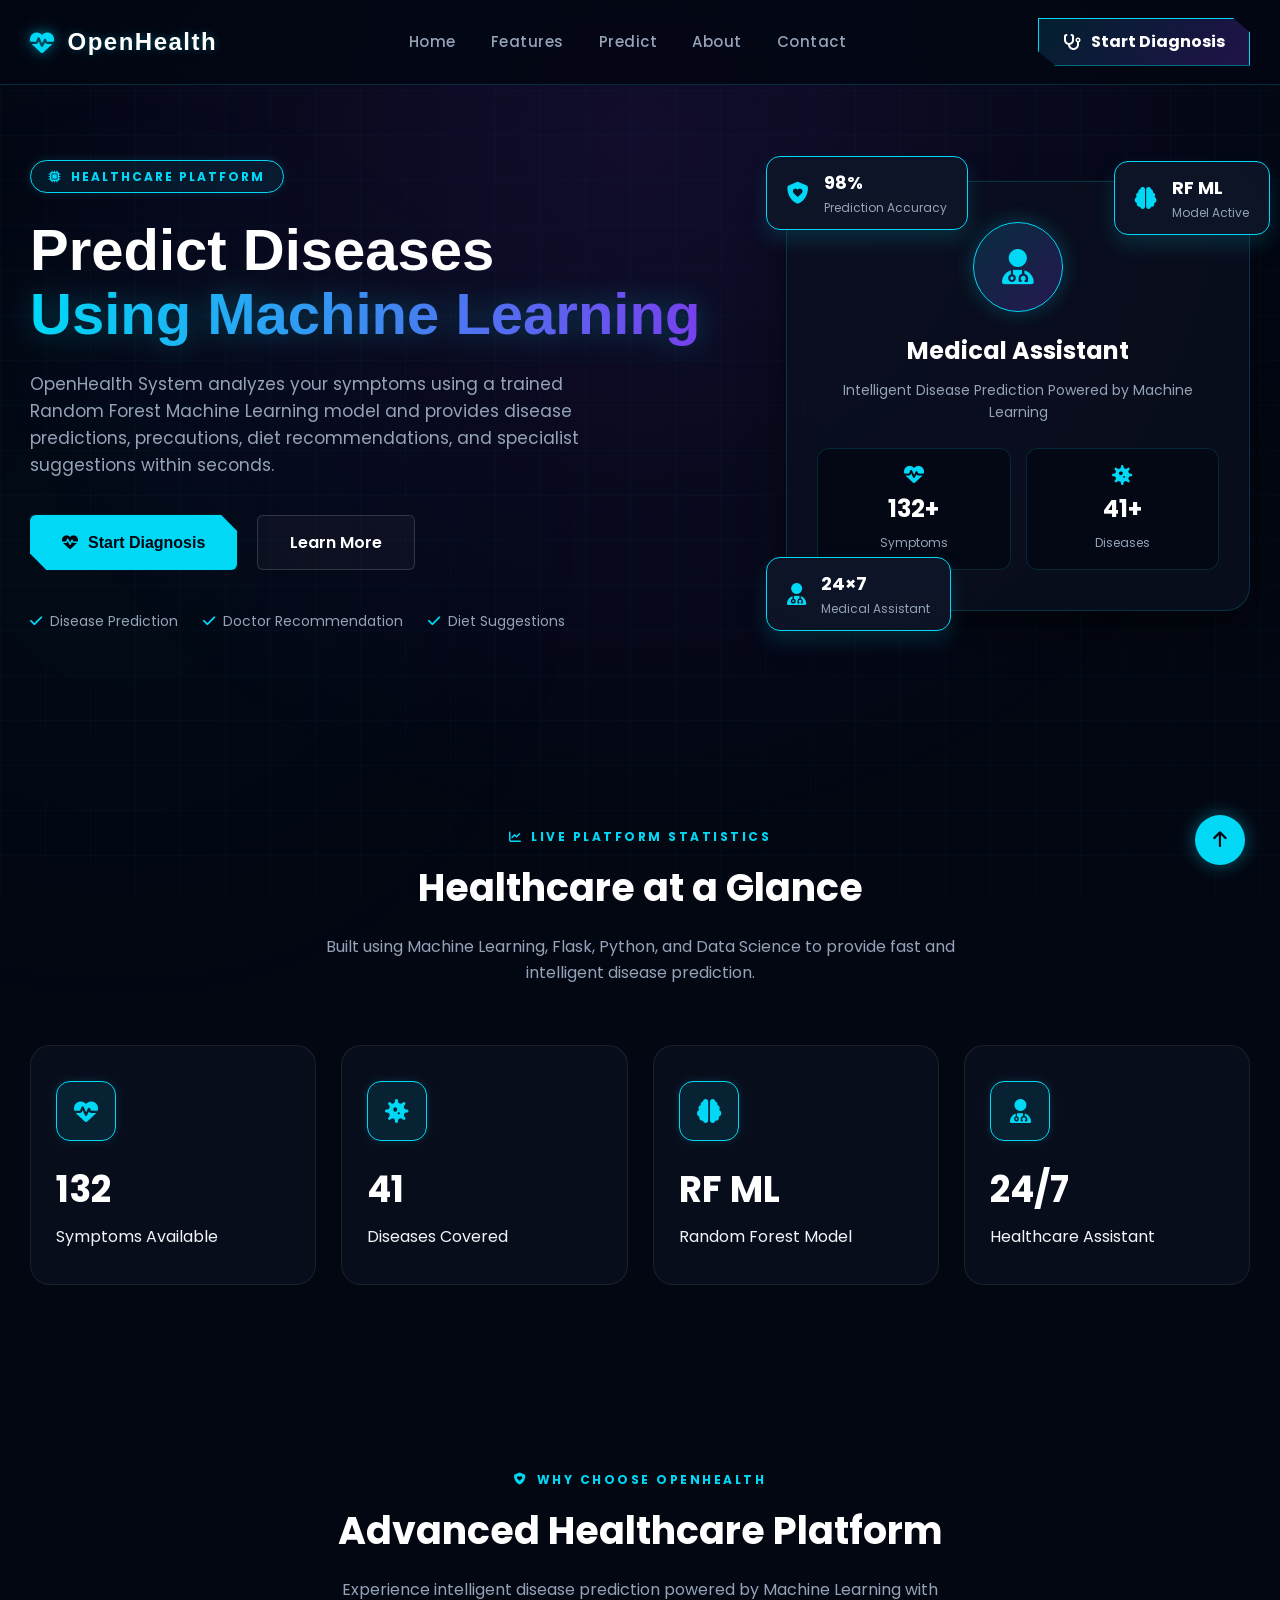
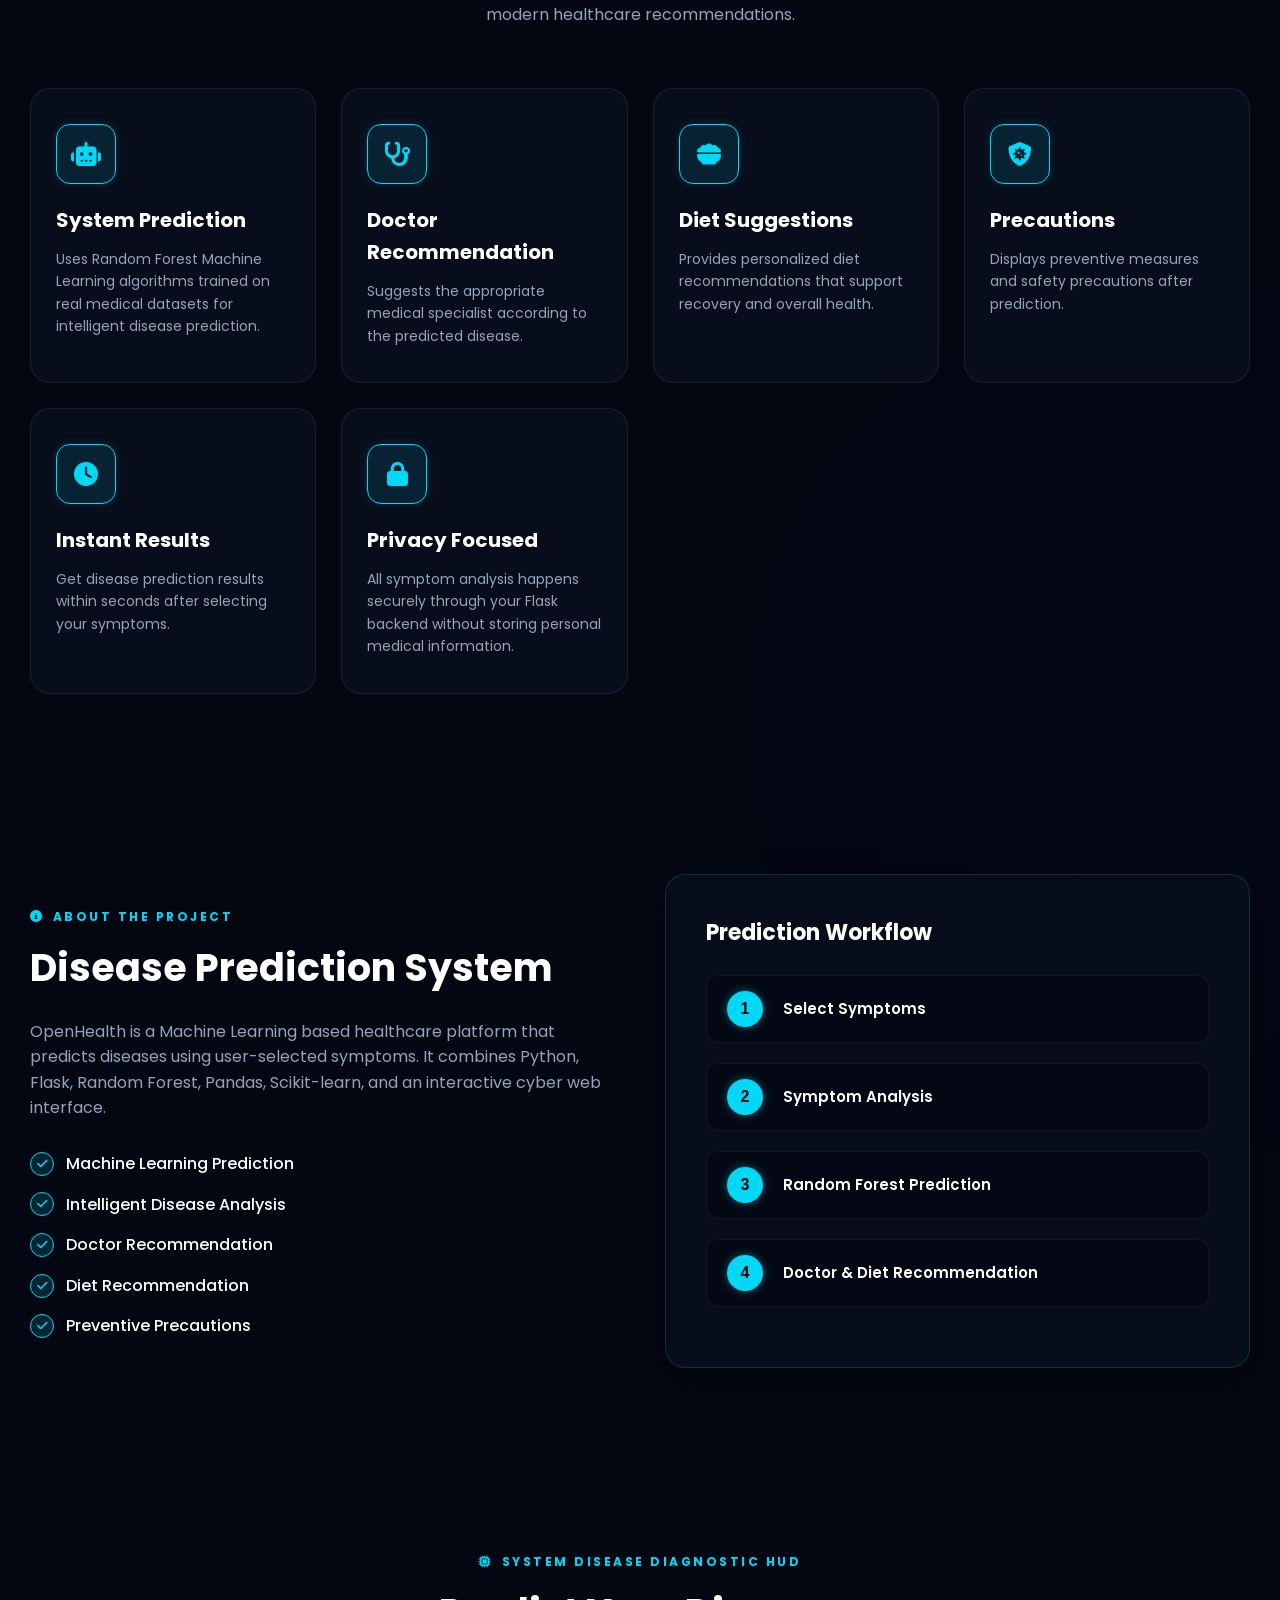
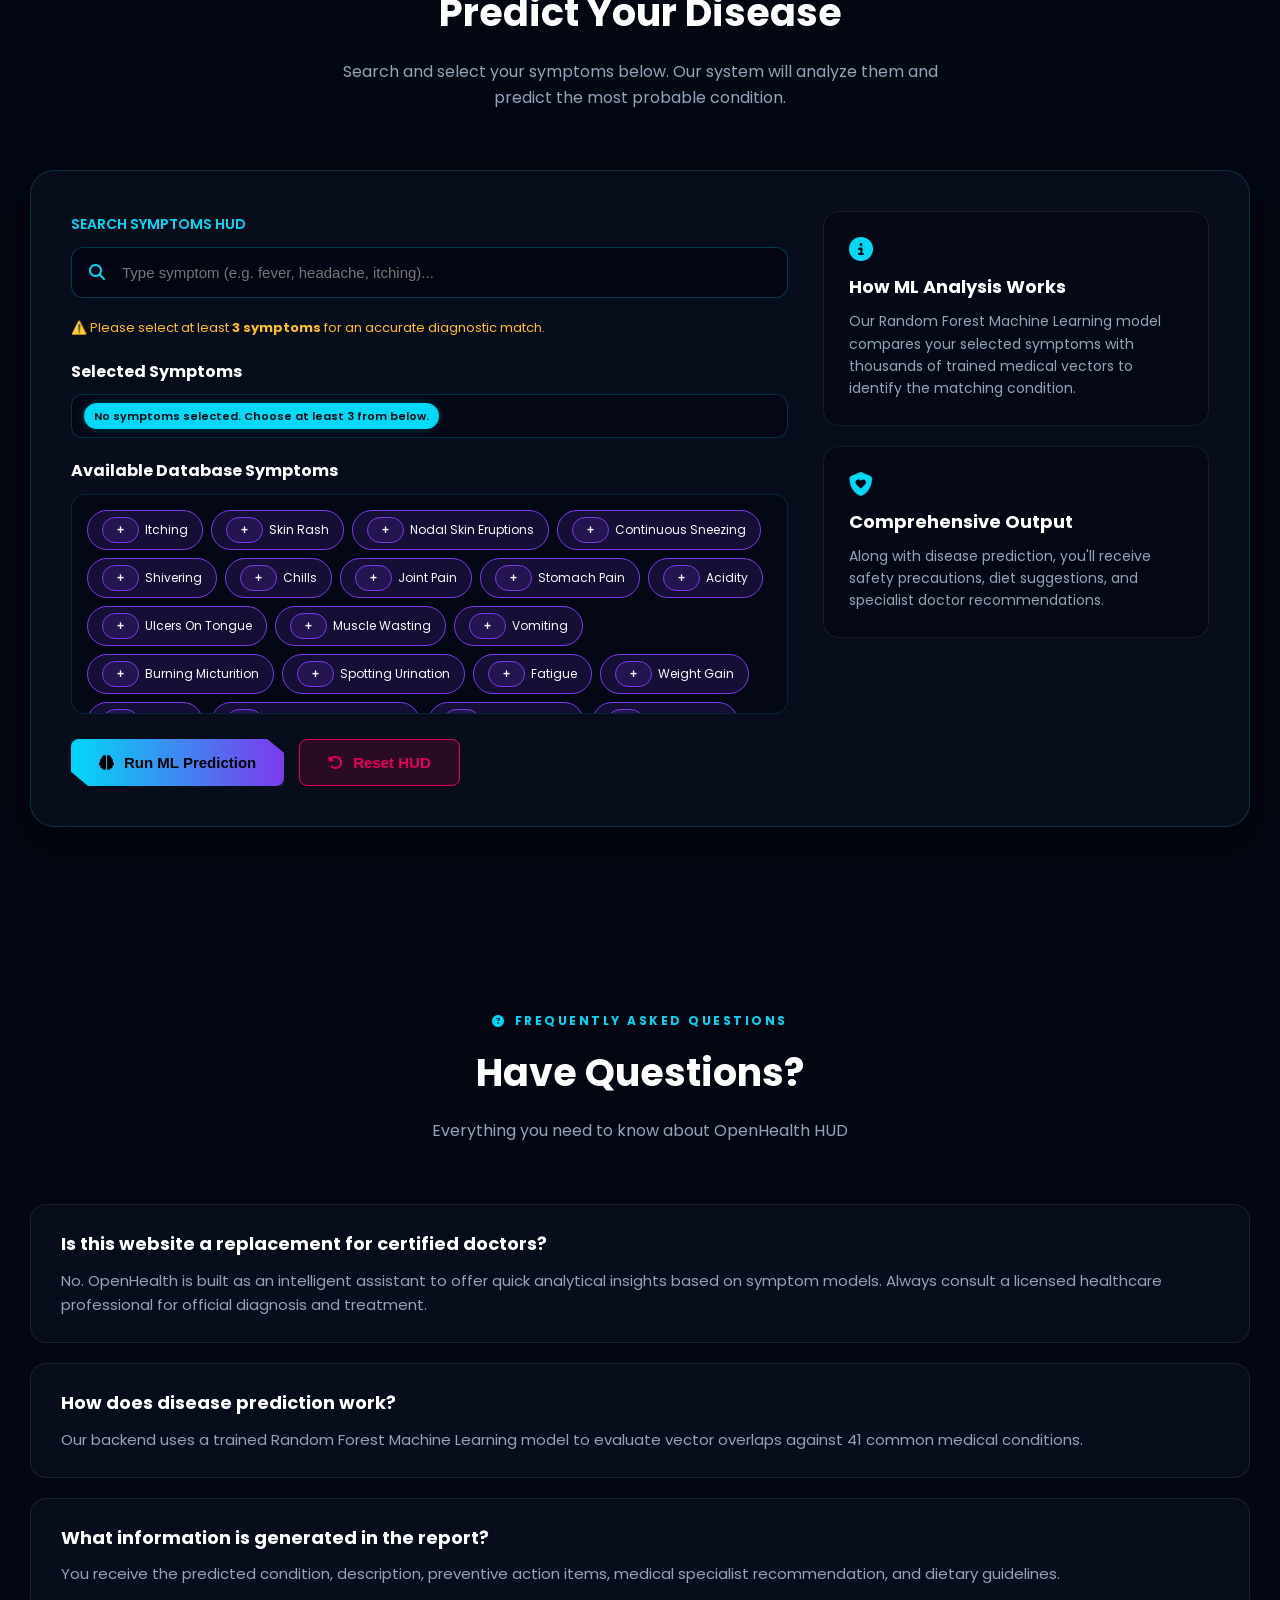
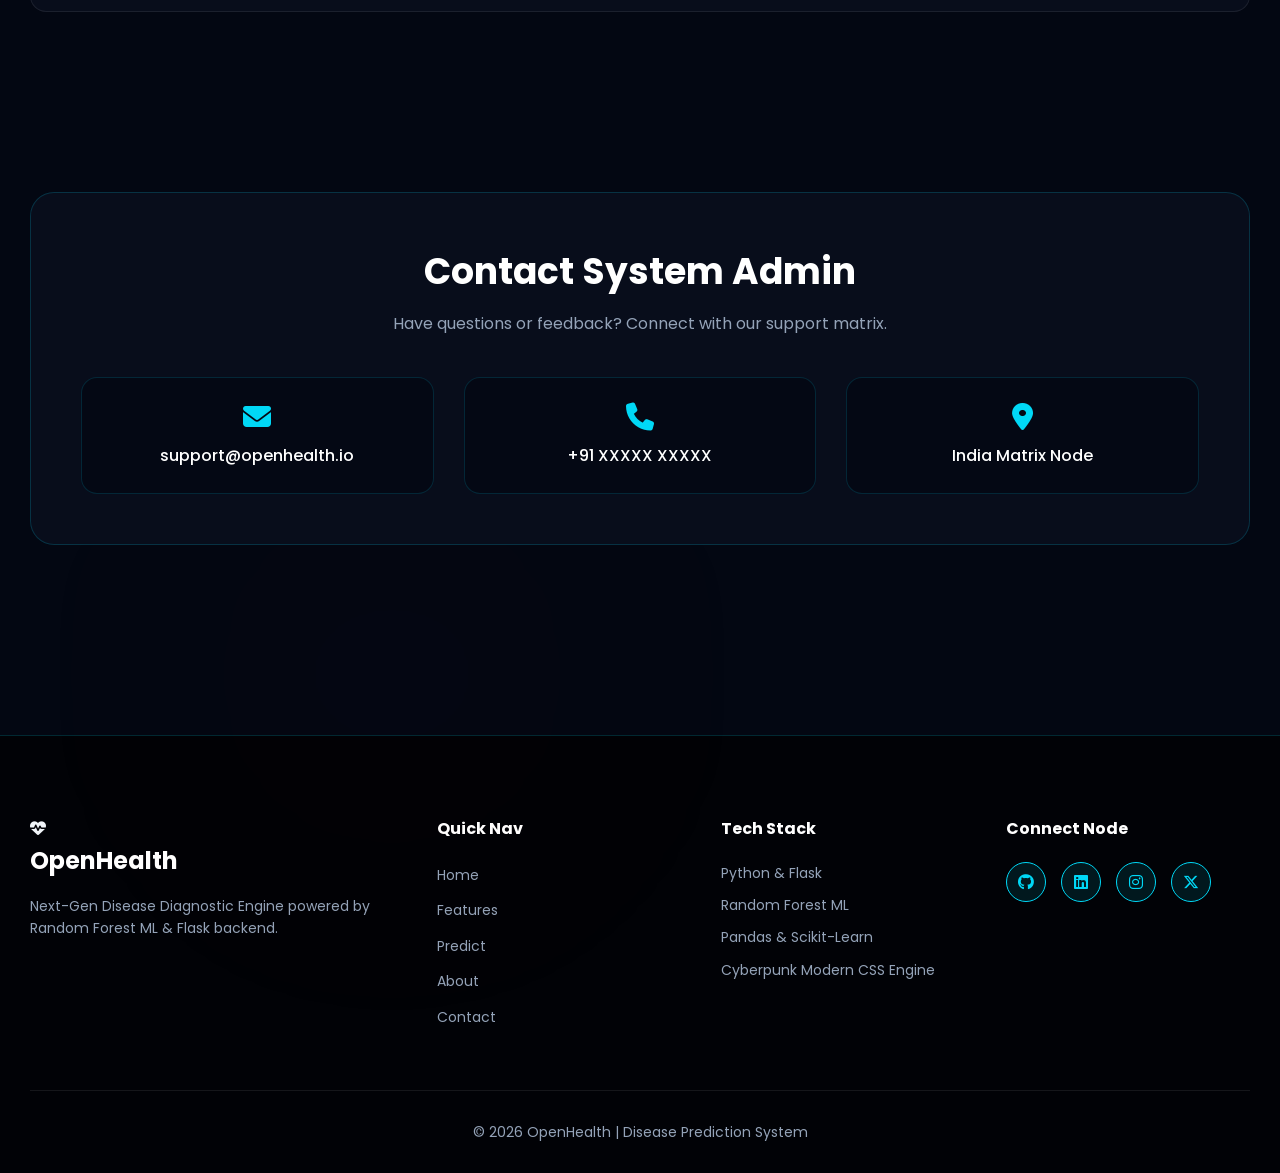
==== commit d2959be0: "abc" ====
--- a/index.html
+++ b/index.html
@@ -4,7 +4,7 @@
 <head>
     <meta charset="UTF-8">
     <meta name="viewport" content="width=device-width, initial-scale=1.0">
-    <title>OpenHealth | Next-Gen AI Disease Diagnostic System</title>
+    <title>OpenHealth | Disease Prediction System</title>
 
     <link rel="stylesheet" href="style.css">
 
@@ -51,7 +51,7 @@
         <div class="hero-left">
             <div class="hero-badge">
                 <i class="fa-solid fa-microchip"></i>
-                AI Healthcare Platform
+                Healthcare Platform
             </div>
 
             <h1>
@@ -97,7 +97,7 @@
                 <div class="doctor-image">
                     <i class="fa-solid fa-user-doctor"></i>
                 </div>
-                <h2>Medical AI Assistant</h2>
+                <h2>Medical Assistant</h2>
                 <p>
                     Intelligent Disease Prediction
                     Powered by Machine Learning
@@ -324,7 +324,7 @@
             <div class="prediction-right">
                 <div class="prediction-info">
                     <i class="fa-solid fa-circle-info"></i>
-                    <h3>How AI Analysis Works</h3>
+                    <h3>How ML Analysis Works</h3>
                     <p>
                         Our Random Forest Machine Learning model compares
                         your selected symptoms with thousands of trained medical vectors
@@ -495,7 +495,7 @@
         </div>
         <hr>
         <p class="copyright">
-            © 2026 OpenHealth | Cyber AI Diagnostic System
+            © 2026 OpenHealth | Disease Prediction System
         </p>
     </footer>
 
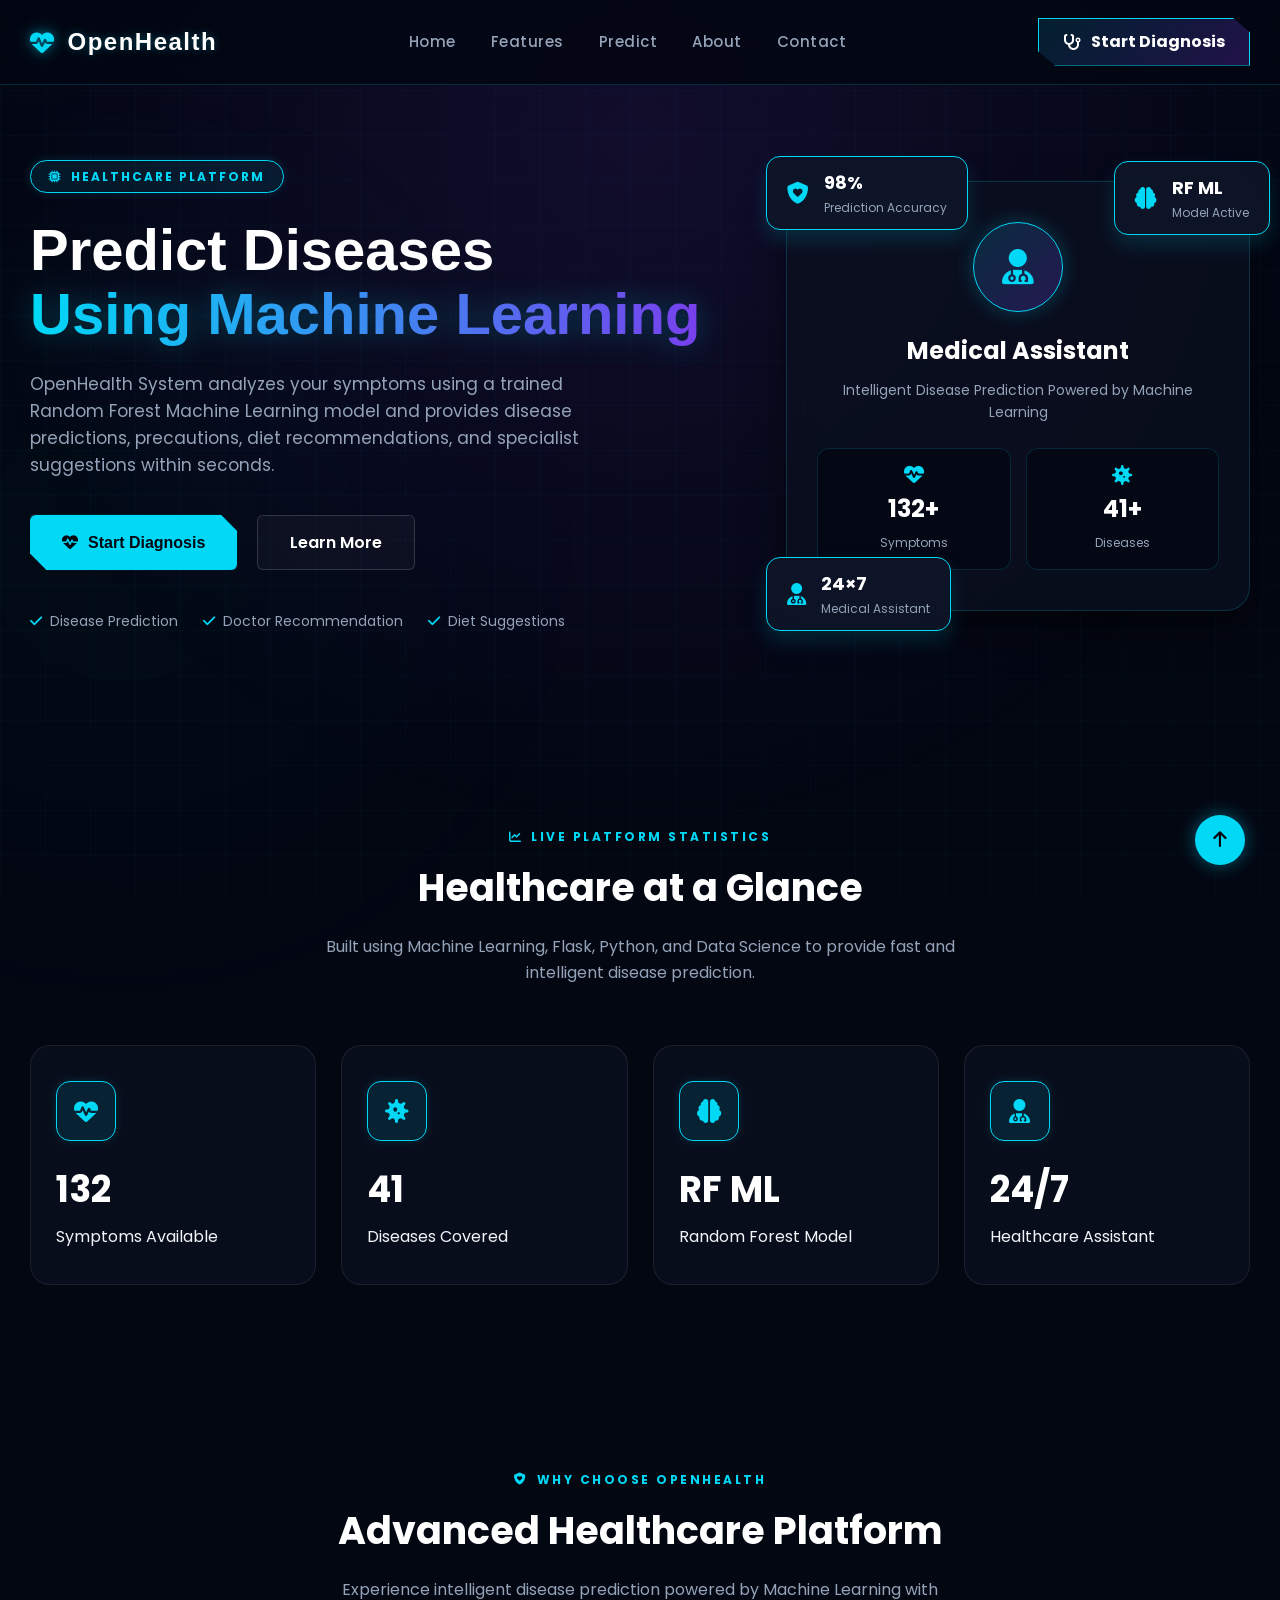
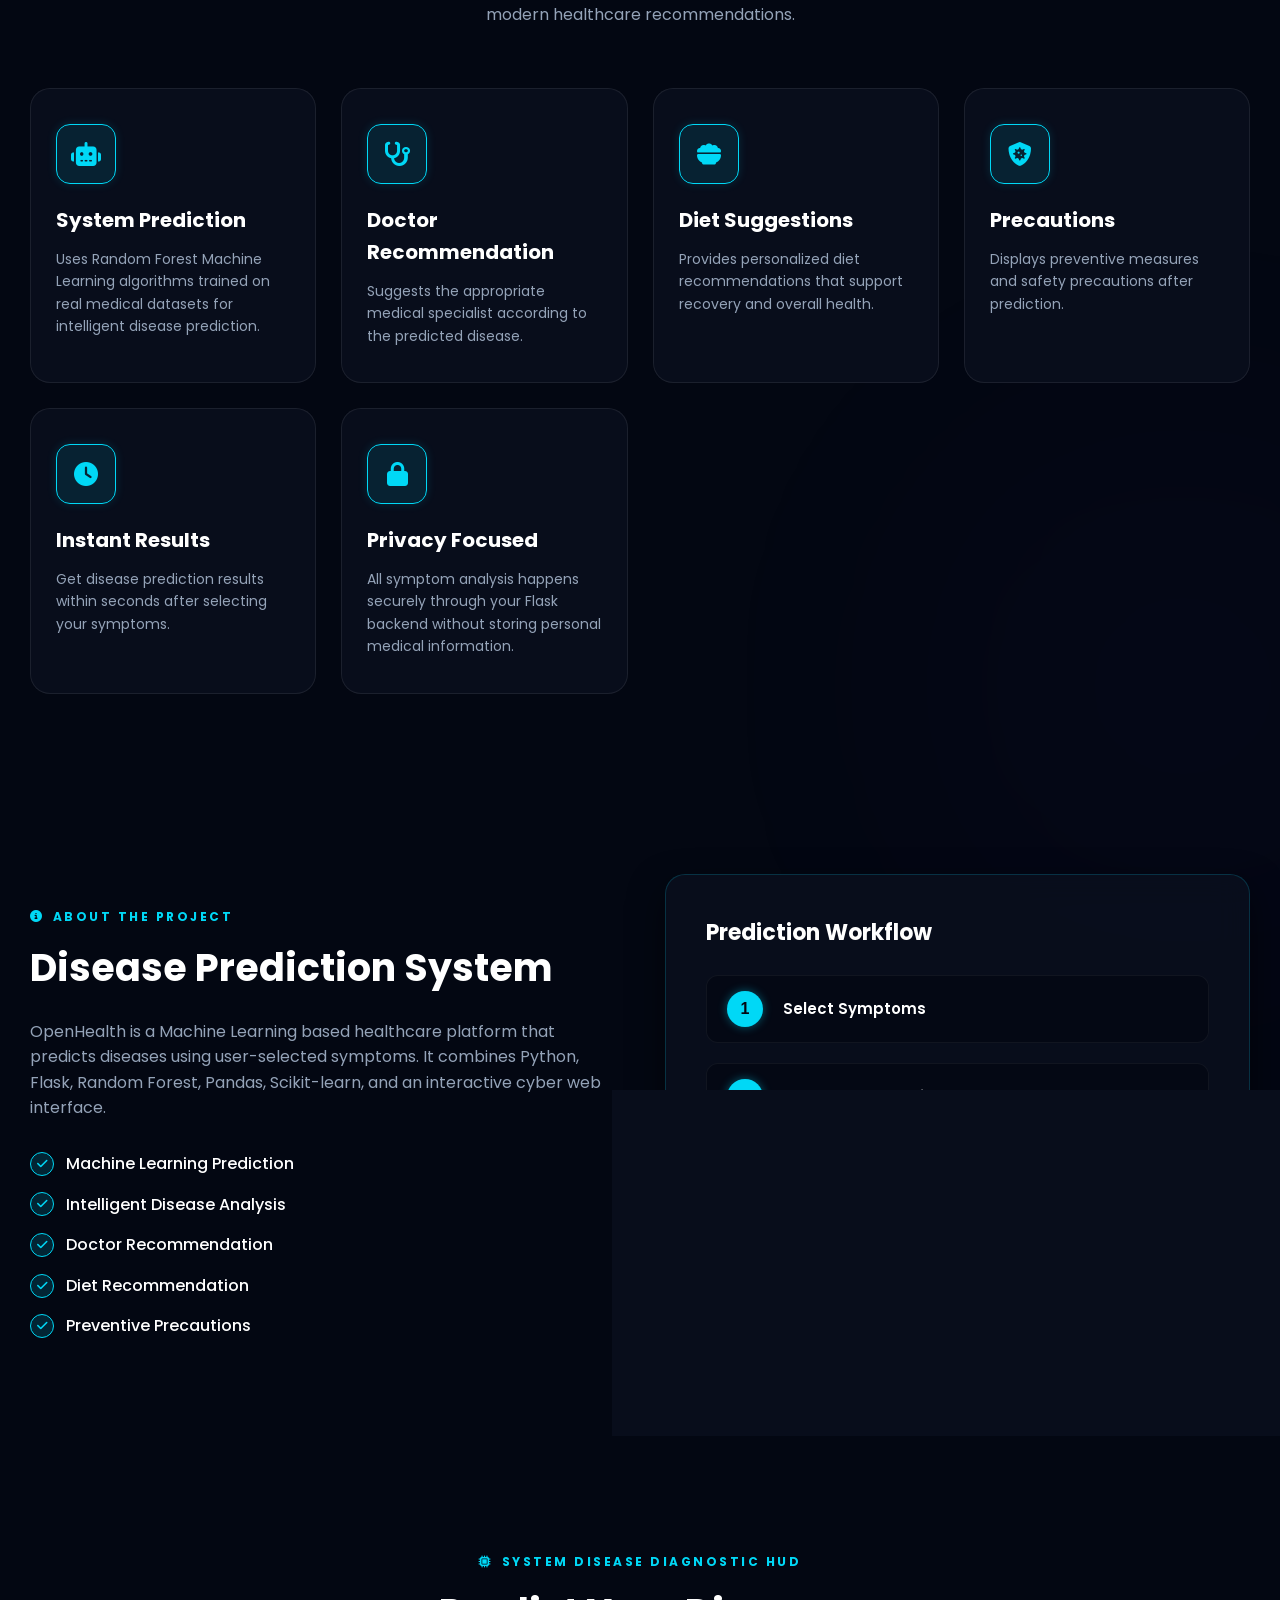
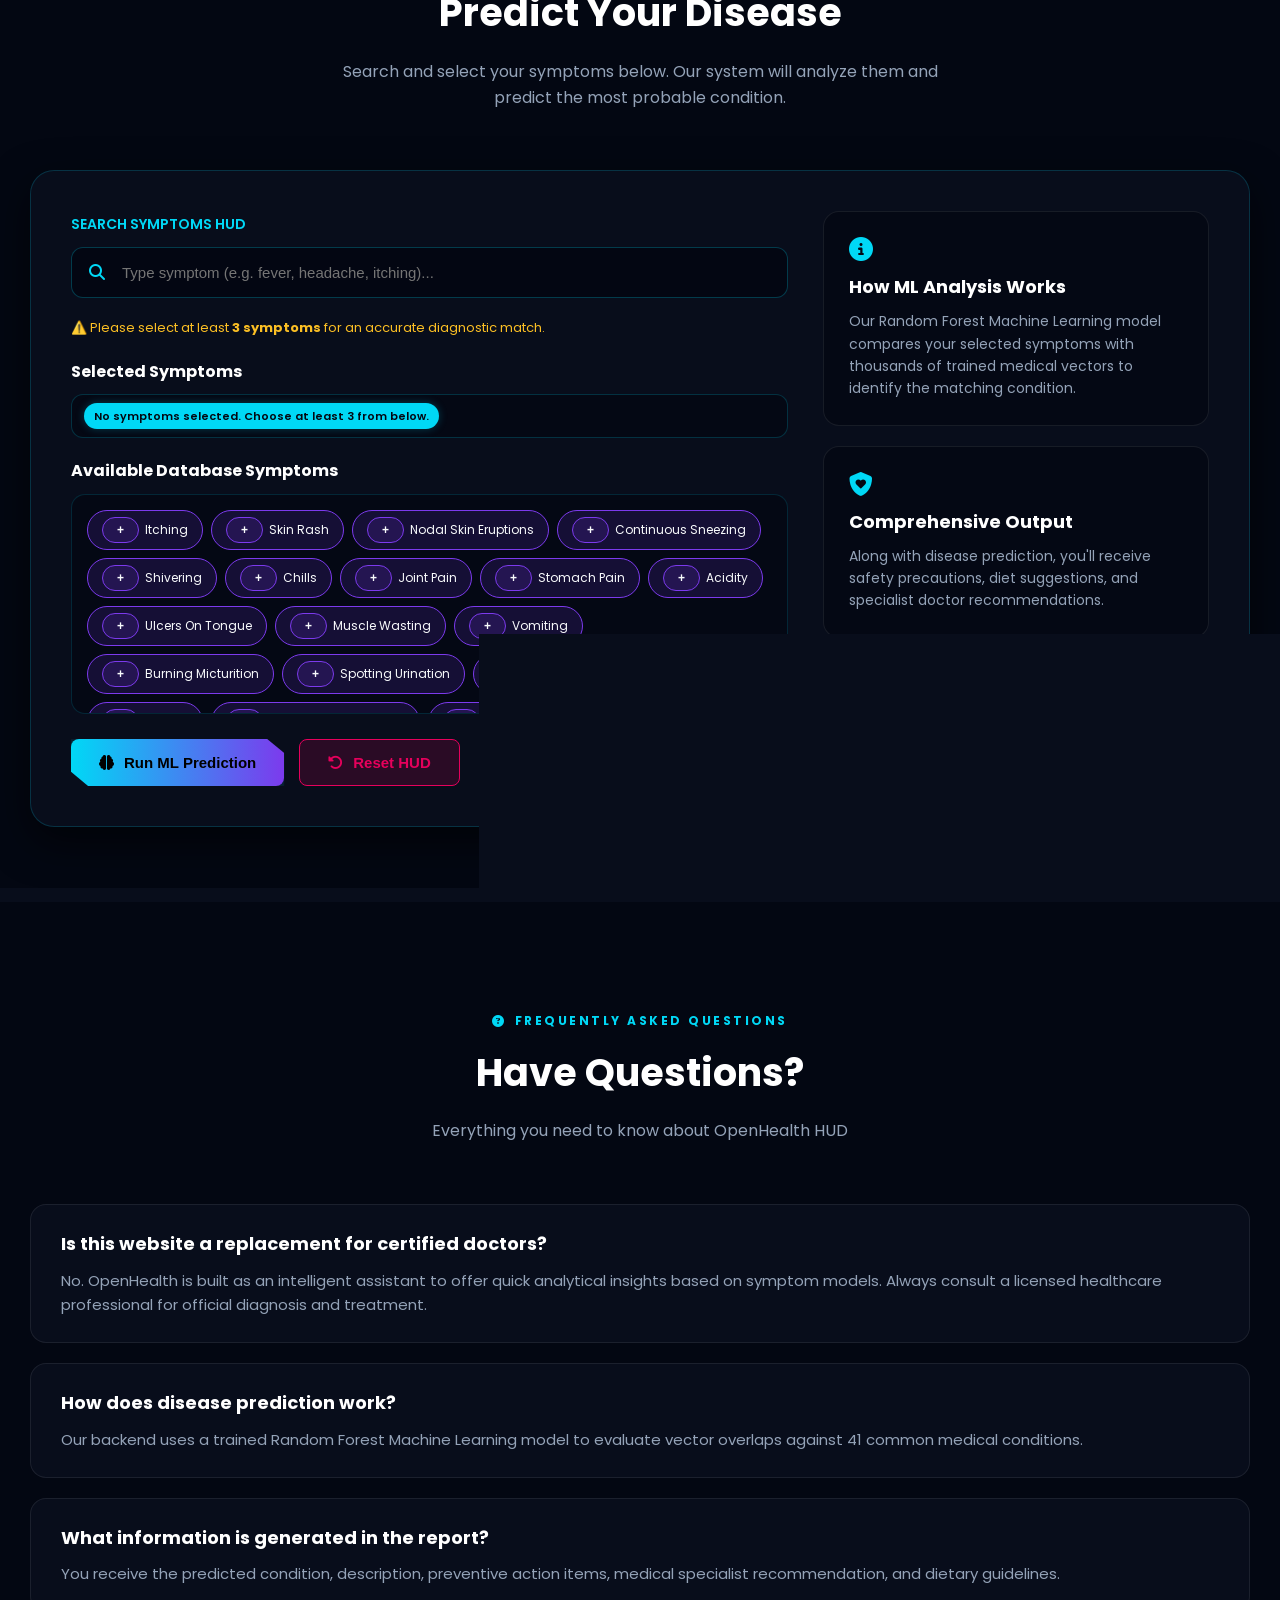
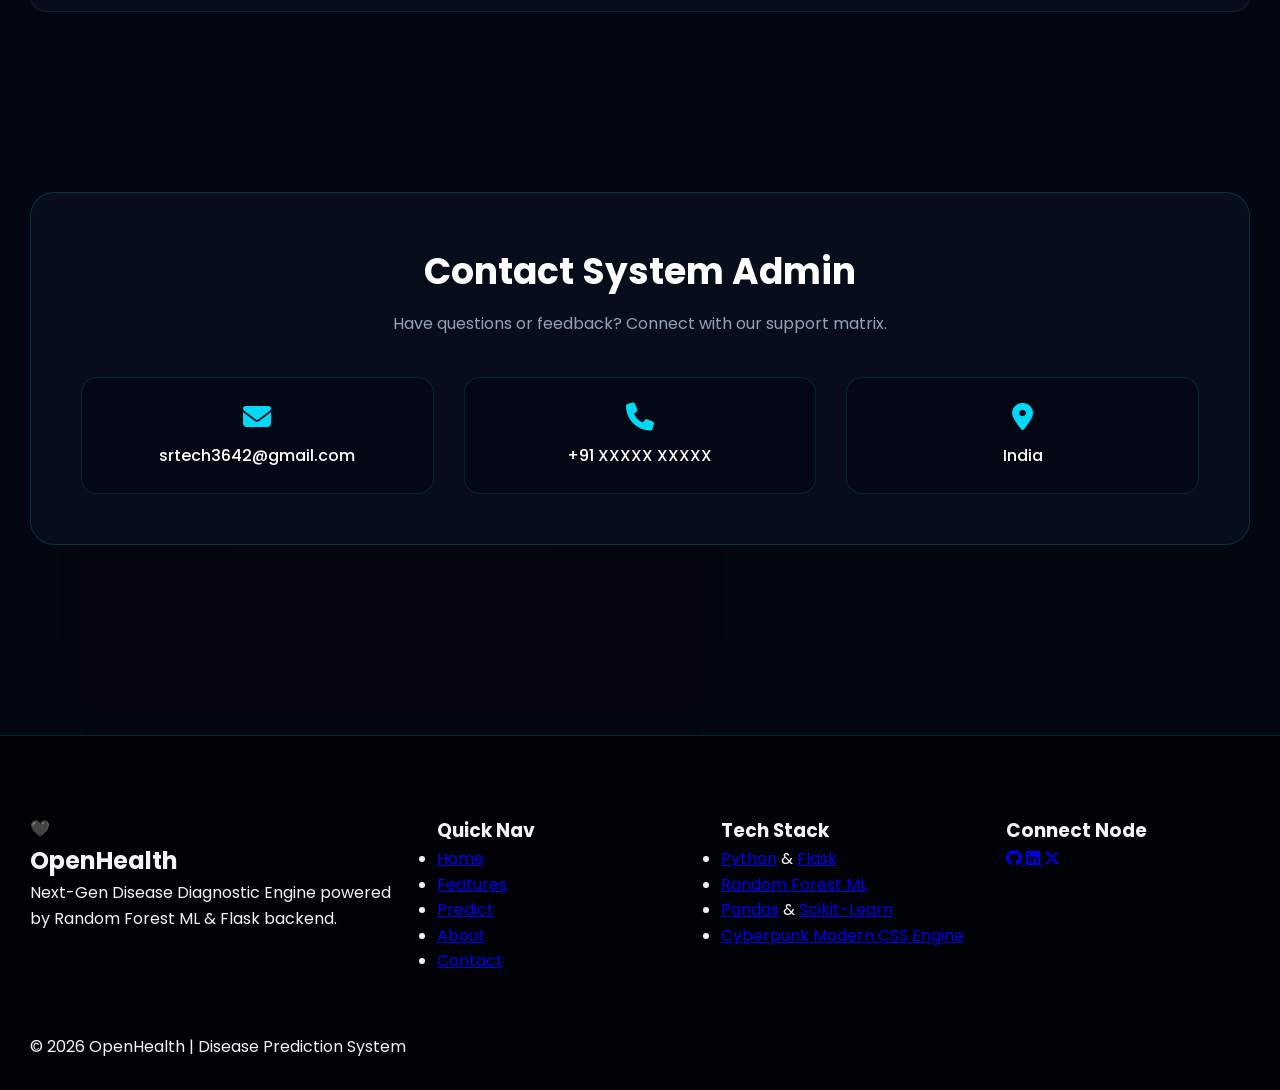
==== commit 80026caf: "footer class" ====
--- a/index.html
+++ b/index.html
@@ -440,7 +440,7 @@
             <div class="contact-grid">
                 <div>
                     <i class="fa-solid fa-envelope"></i>
-                    <p>support@openhealth.io</p>
+                    <p>srtech3642@gmail.com</p>
                 </div>
                 <div>
                     <i class="fa-solid fa-phone"></i>
@@ -448,56 +448,75 @@
                 </div>
                 <div>
                     <i class="fa-solid fa-location-dot"></i>
-                    <p>India Matrix Node</p>
-                </div>
-            </div>
-        </div>
-    </section>
-
-    <footer>
-        <div class="footer-container">
-            <div class="footer-logo">
-                <i class="fa-solid fa-heart-pulse"></i>
-                <h2>OpenHealth</h2>
-                <p>Next-Gen Disease Diagnostic Engine powered by Random Forest ML & Flask backend.</p>
-            </div>
-
-            <div class="footer-links">
-                <h3>Quick Nav</h3>
-                <ul>
-                    <li><a href="#home">Home</a></li>
-                    <li><a href="#features">Features</a></li>
-                    <li><a href="#predict">Predict</a></li>
-                    <li><a href="#about">About</a></li>
-                    <li><a href="#contact">Contact</a></li>
-                </ul>
-            </div>
-
-            <div class="footer-tech">
-                <h3>Tech Stack</h3>
-                <ul>
-                    <li>Python & Flask</li>
-                    <li>Random Forest ML</li>
-                    <li>Pandas & Scikit-Learn</li>
-                    <li>Cyberpunk Modern CSS Engine</li>
-                </ul>
-            </div>
-
-            <div class="footer-social">
-                <h3>Connect Node</h3>
-                <div class="social-icons">
-                    <a href="#"><i class="fab fa-github"></i></a>
-                    <a href="#"><i class="fab fa-linkedin"></i></a>
-                    <a href="#"><i class="fab fa-instagram"></i></a>
-                    <a href="#"><i class="fab fa-x-twitter"></i></a>
-                </div>
-            </div>
-        </div>
-        <hr>
-        <p class="copyright">
-            © 2026 OpenHealth | Disease Prediction System
-        </p>
-    </footer>
+                    <p>India </p>
+                </div>
+            </div>
+        </div>
+    </section>
+
+    <footer class="footer">
+  <div class="footer-container">
+    
+    <div class="footer-brand">
+      <div class="brand-logo">
+        <span class="logo-icon">🖤</span>
+        <h2>OpenHealth</h2>
+      </div>
+      <p>Next-Gen Disease Diagnostic Engine powered by Random Forest ML & Flask backend.</p>
+    </div>
+
+    <div class="footer-col">
+      <h3>Quick Nav</h3>
+      <ul>
+        <li><a href="#home">Home</a></li>
+        <li><a href="#features">Features</a></li>
+        <li><a href="#predict">Predict</a></li>
+        <li><a href="#about">About</a></li>
+        <li><a href="#contact">Contact</a></li>
+      </ul>
+    </div>
+
+    <div class="footer-col">
+      <h3>Tech Stack</h3>
+      <ul>
+        <li>
+          <a href="https://www.python.org/" target="_blank" rel="noopener noreferrer">Python</a> & 
+          <a href="https://flask.palletsprojects.com/" target="_blank" rel="noopener noreferrer">Flask</a>
+        </li>
+        <li>
+          <a href="https://scikit-learn.org/stable/modules/ensemble.html#forest" target="_blank" rel="noopener noreferrer">Random Forest ML</a>
+        </li>
+        <li>
+          <a href="https://pandas.pydata.org/" target="_blank" rel="noopener noreferrer">Pandas</a> & 
+          <a href="https://scikit-learn.org/" target="_blank" rel="noopener noreferrer">Scikit-Learn</a>
+        </li>
+        <li>
+          <a href="https://developer.mozilla.org/en-US/docs/Web/CSS" target="_blank" rel="noopener noreferrer">Cyberpunk Modern CSS Engine</a>
+        </li>
+      </ul>
+    </div>
+
+    <div class="footer-col">
+      <h3>Connect Node</h3>
+      <div class="social-links">
+        <a href="https://github.com/srtech3643-cyber/openhealth.git" target="_blank" rel="noopener noreferrer" aria-label="GitHub">
+          <i class="fab fa-github"></i>
+        </a>
+        <a href="https://www.linkedin.com/in/swarajya-s-mohite-7709b1322" target="_blank" rel="noopener noreferrer" aria-label="LinkedIn">
+          <i class="fab fa-linkedin"></i>
+        </a>
+        <a href="https://x.com/swarajyamohite" target="_blank" rel="noopener noreferrer" aria-label="X (Twitter)">
+          <i class="fab fa-x-twitter"></i>
+        </a>
+      </div>
+    </div>
+
+  </div>
+
+  <div class="footer-bottom">
+    <p>© 2026 OpenHealth | Disease Prediction System</p>
+  </div>
+</footer>
 
     <button id="scrollTop" title="Return to top HUD">
         <i class="fa-solid fa-arrow-up"></i>
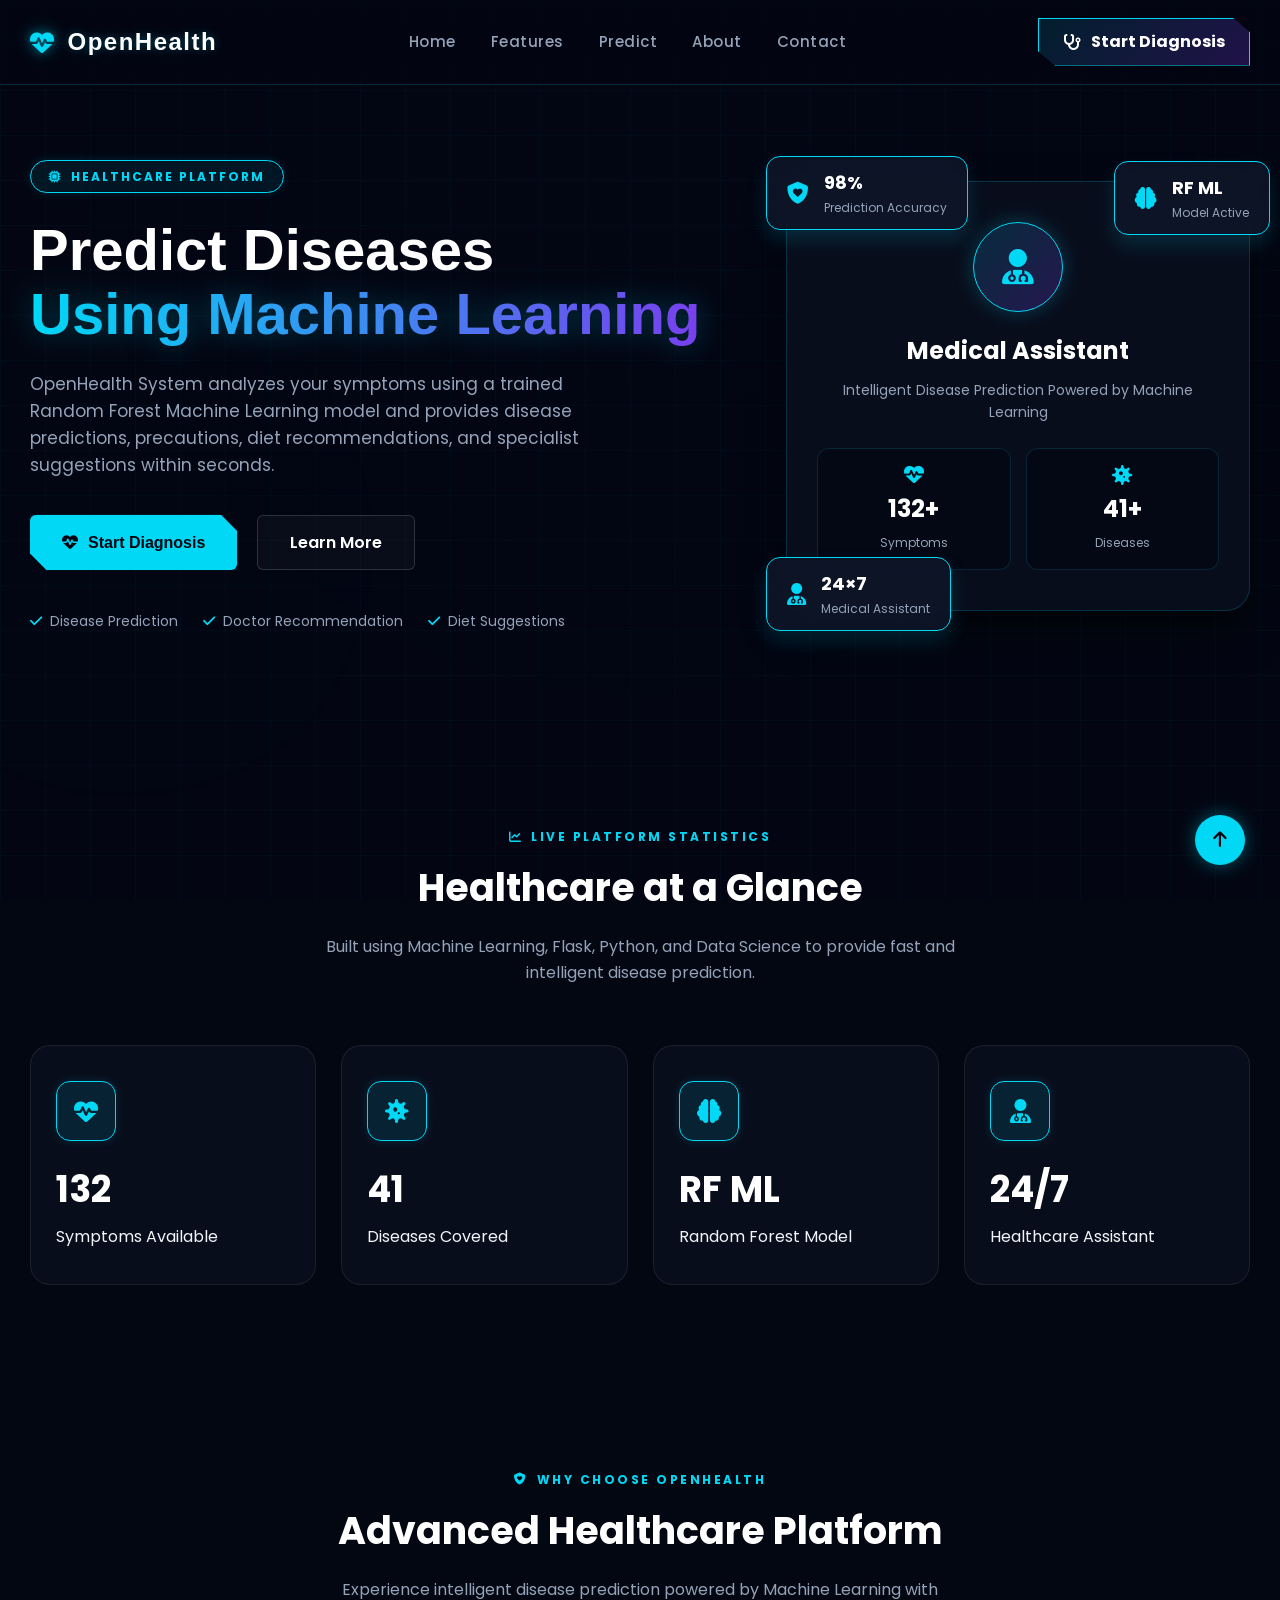
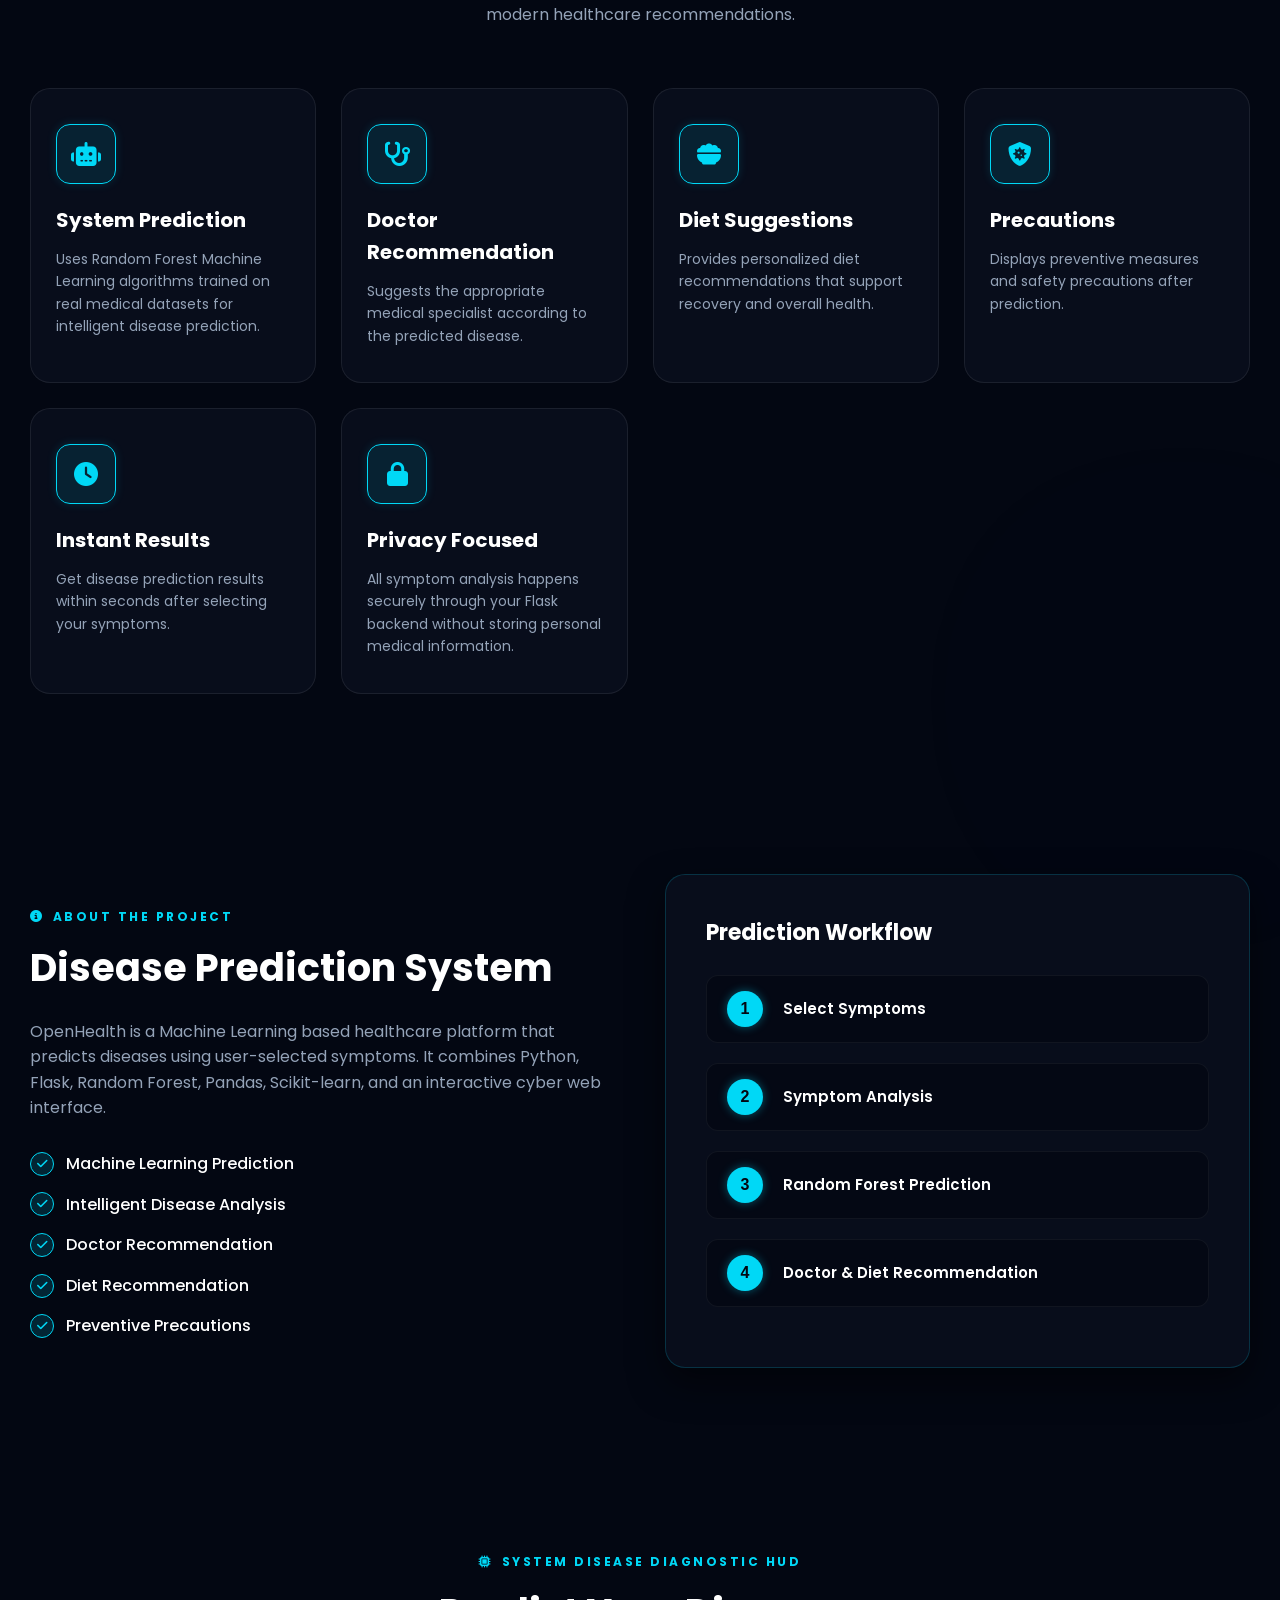
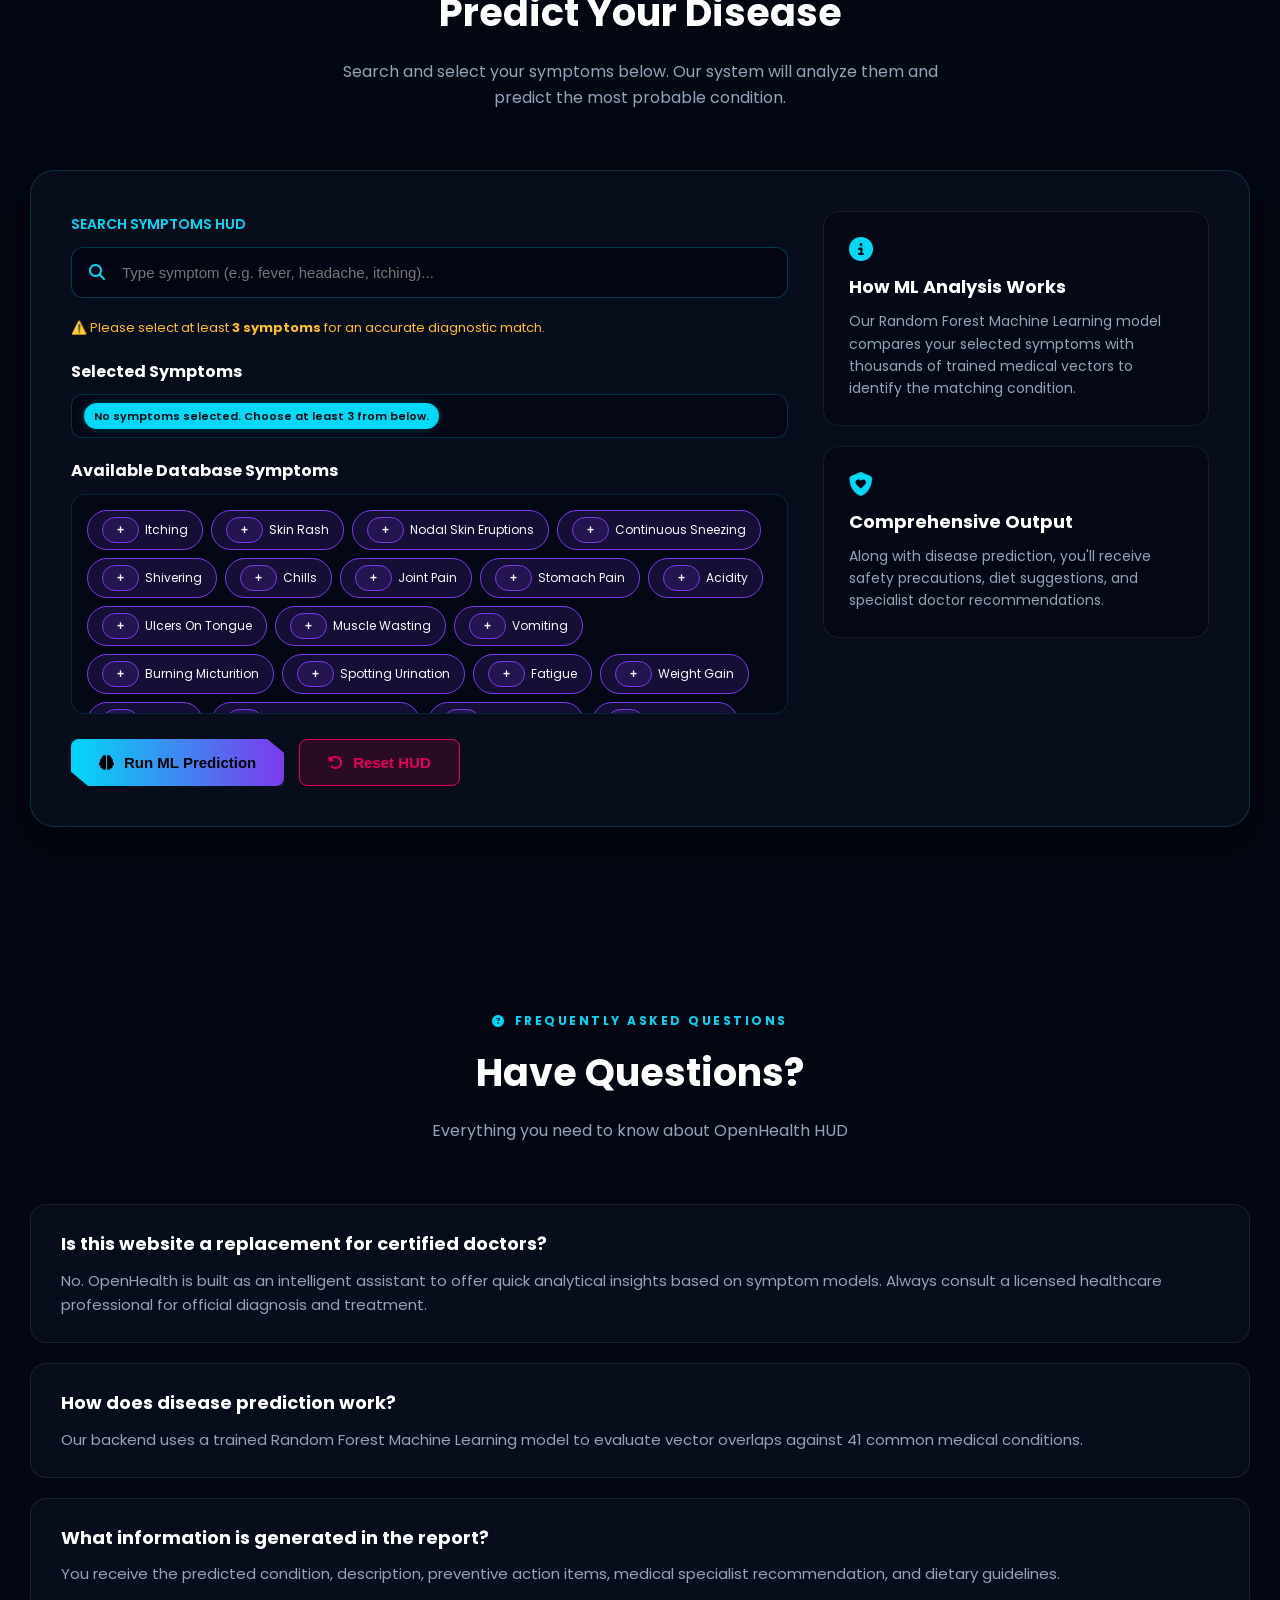
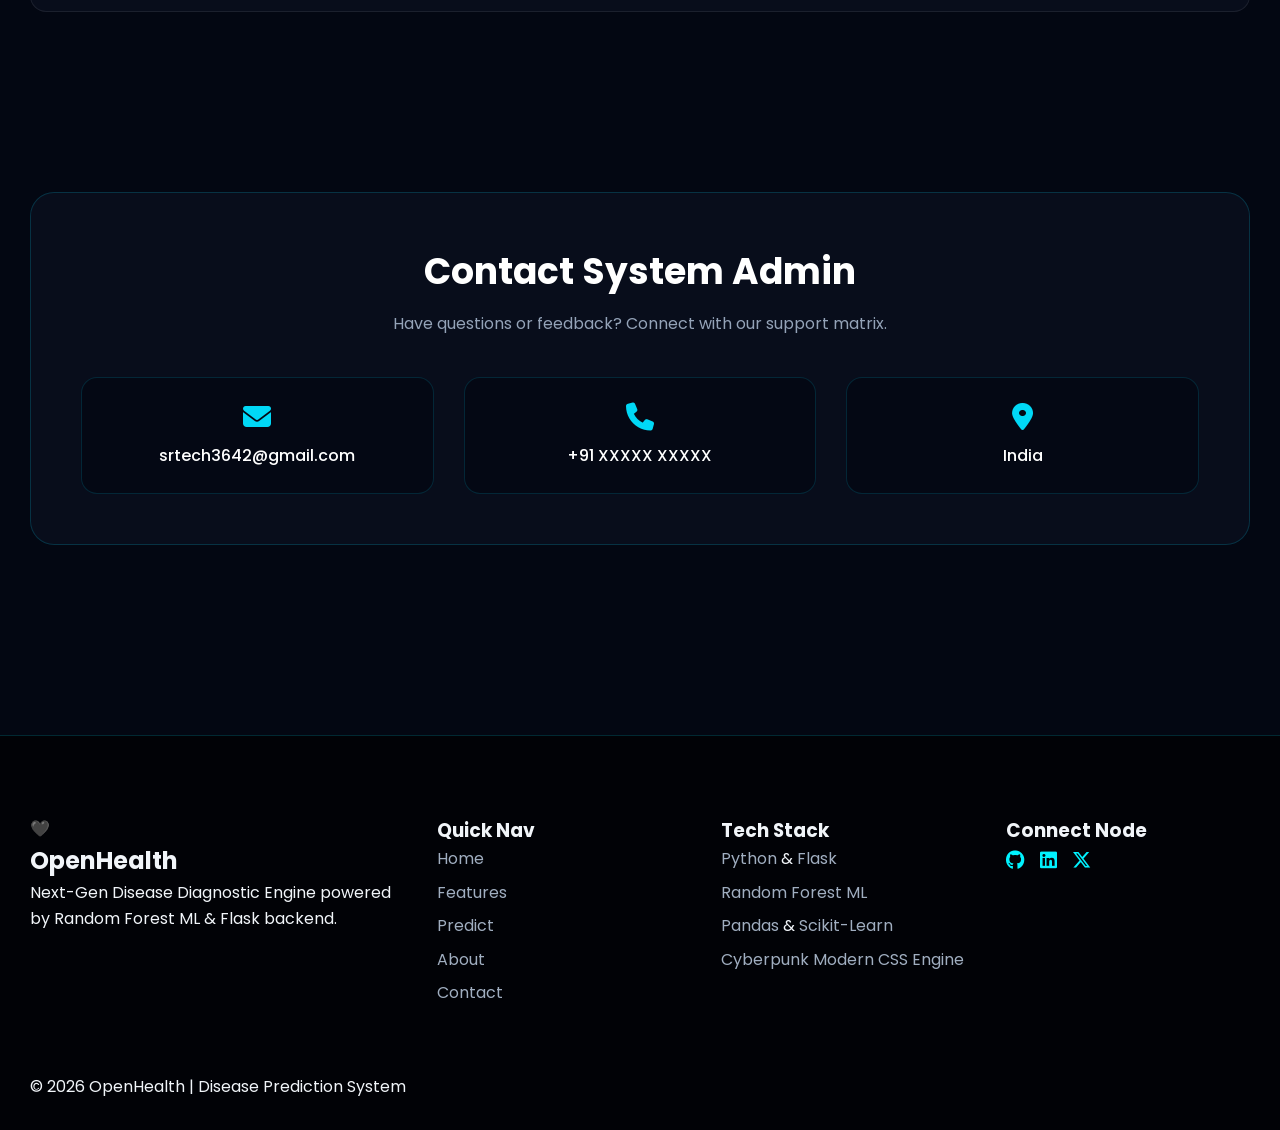
==== commit 256b37b5: "video background" ====
--- a/index.html
+++ b/index.html
@@ -4,7 +4,7 @@
 <head>
     <meta charset="UTF-8">
     <meta name="viewport" content="width=device-width, initial-scale=1.0">
-    <title>OpenHealth | Disease Prediction System</title>
+    <title> OpenHealth | Disease Prediction System</title>
 
     <link rel="stylesheet" href="style.css">
 
@@ -14,12 +14,19 @@
     <link rel="stylesheet" href="https://cdnjs.cloudflare.com/ajax/libs/font-awesome/6.7.2/css/all.min.css">
 </head>
 
+
+
 <body>
-
     <div class="gradient-bg"></div>
     <div class="blur blur-one"></div>
     <div class="blur blur-two"></div>
     <div class="blur blur-three"></div>
+
+    <video autoplay loop muted playsinline id="bgVideo">
+    <source src="vid.webm" type="video/webm">
+    Your browser does not support HTML5 video.
+    </video>
+    <div class="video-overlay"></div>
 
     <header>
         <nav class="navbar">
--- a/style.css
+++ b/style.css
@@ -802,4 +802,83 @@
     .nav-links { display: none; }
     .menu-btn { display: block; }
     .footer-container { grid-template-columns: 1fr 1fr; }
+}
+/* --- Footer Styling Fixes --- */
+
+/* 1. Remove bullet dots and reset list styles */
+.footer-col ul {
+  list-style: none;
+  padding: 0;
+  margin: 0;
+}
+
+.footer-col ul li {
+  margin-bottom: 8px;
+}
+
+/* 2. Fix link colors and remove underlines */
+.footer-col a {
+  color: #a0aec0; /* Soft gray text */
+  text-decoration: none;
+  transition: color 0.3s ease;
+}
+
+.footer-col a:hover {
+  color: #00f2fe; /* Glowing cyan accent on hover */
+}
+
+/* 3. Space out social media icons horizontally */
+.social-links {
+  display: flex;
+  gap: 15px;
+  align-items: center;
+}
+
+.social-links a {
+  color: #00f2fe;
+  font-size: 1.2rem;
+  text-decoration: none;
+  transition: transform 0.2s ease, color 0.2s ease;
+}
+
+.social-links a:hover {
+  color: #ffffff;
+  transform: translateY(-2px);
+}
+
+/* ==========================================
+   FULLSCREEN BACKGROUND VIDEO & OVERLAY
+   ========================================== */
+#bgVideo {
+    position: fixed;
+    top: 50%;
+    left: 50%;
+    min-width: 100%;
+    min-height: 100%;
+    width: auto;
+    height: auto;
+    z-index: -2; /* Sits behind text and overlays */
+    transform: translate(-50%, -50%);
+    object-fit: cover;
+    opacity: 0.65; /* Makes video brighter and clearer */
+    pointer-events: none;
+}
+
+.video-overlay {
+    position: fixed;
+    top: 0;
+    left: 0;
+    width: 100vw;
+    height: 100vh;
+    background: rgba(3, 7, 18, 0.4); /* Reduced dark tint so video pops */
+    z-index: -1;
+    pointer-events: none;
+}
+
+/* TONE DOWN BLUE BACKGROUND ORBS & GLOWS */
+.gradient-bg, 
+.blur-one, 
+.blur-two, 
+.blur-three {
+    opacity: 0.08 !important; /* Reduces intensity of the blue glow orbs */
 }
